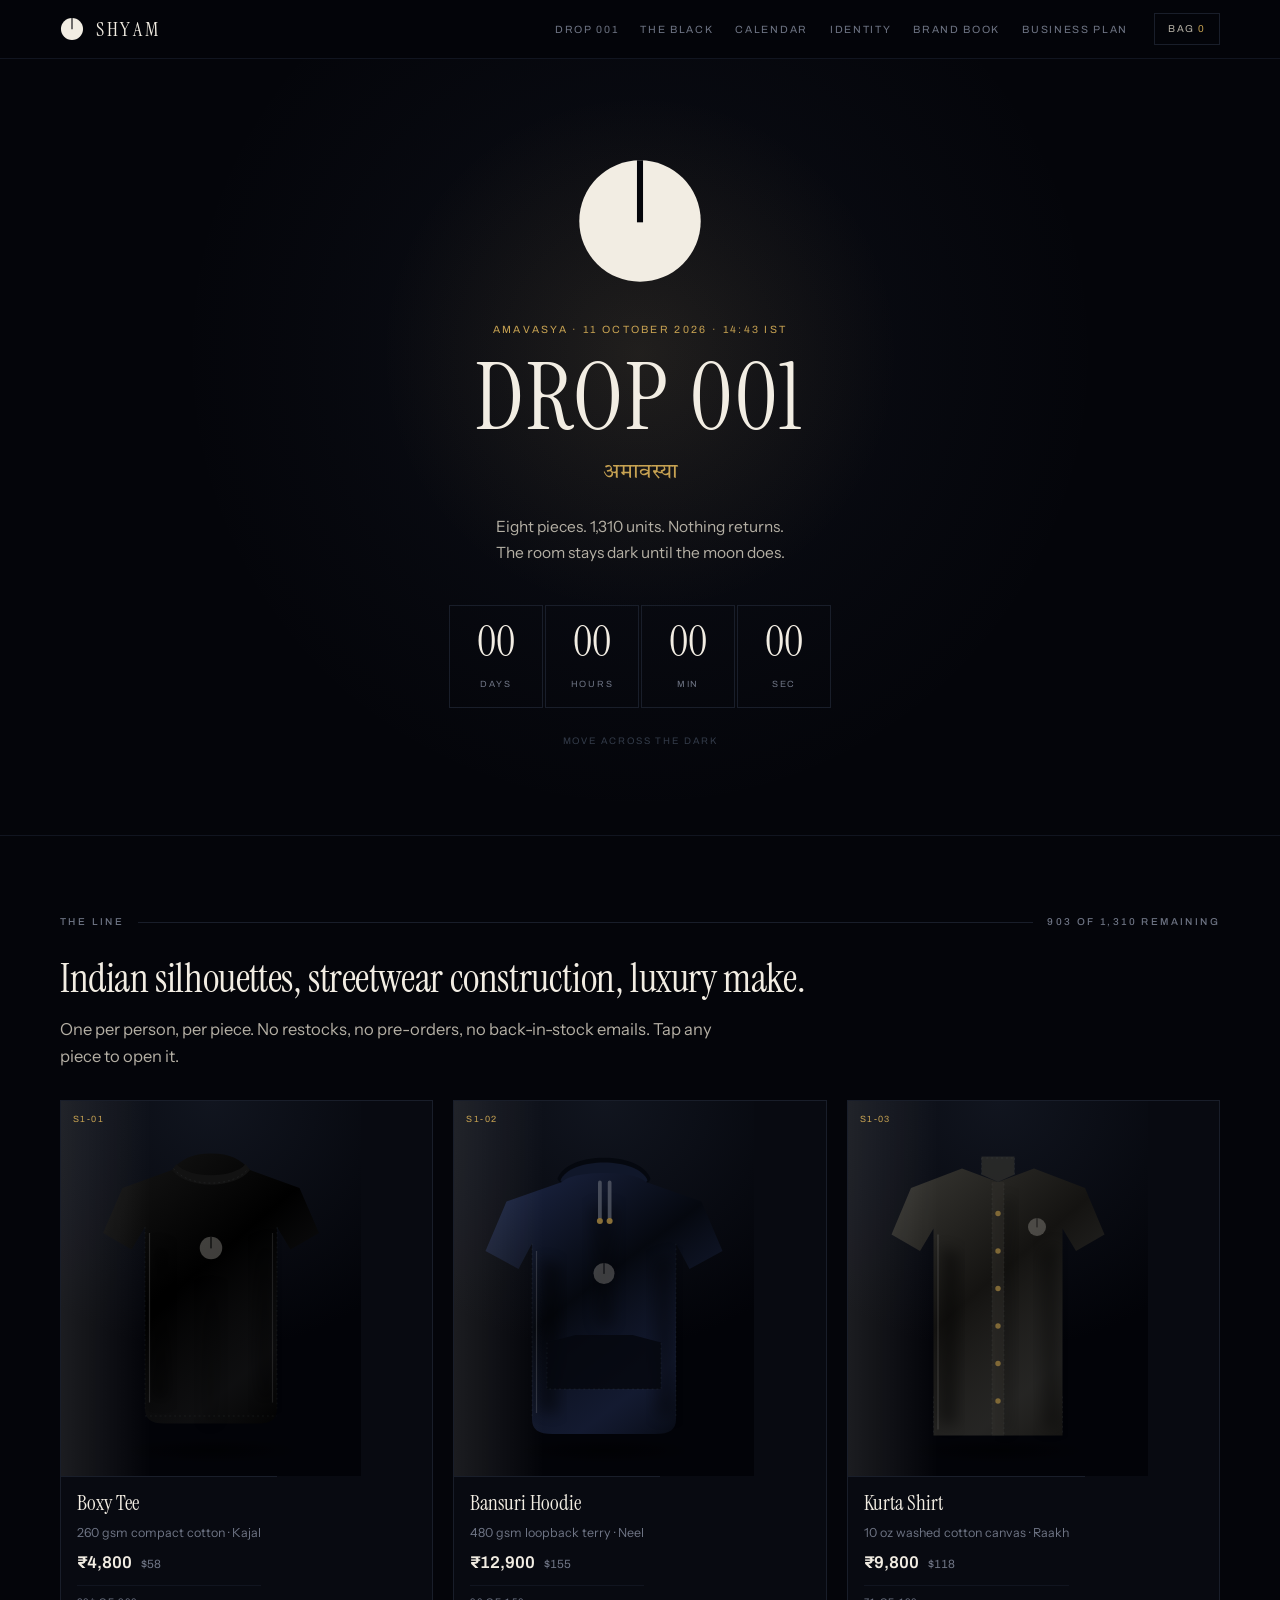
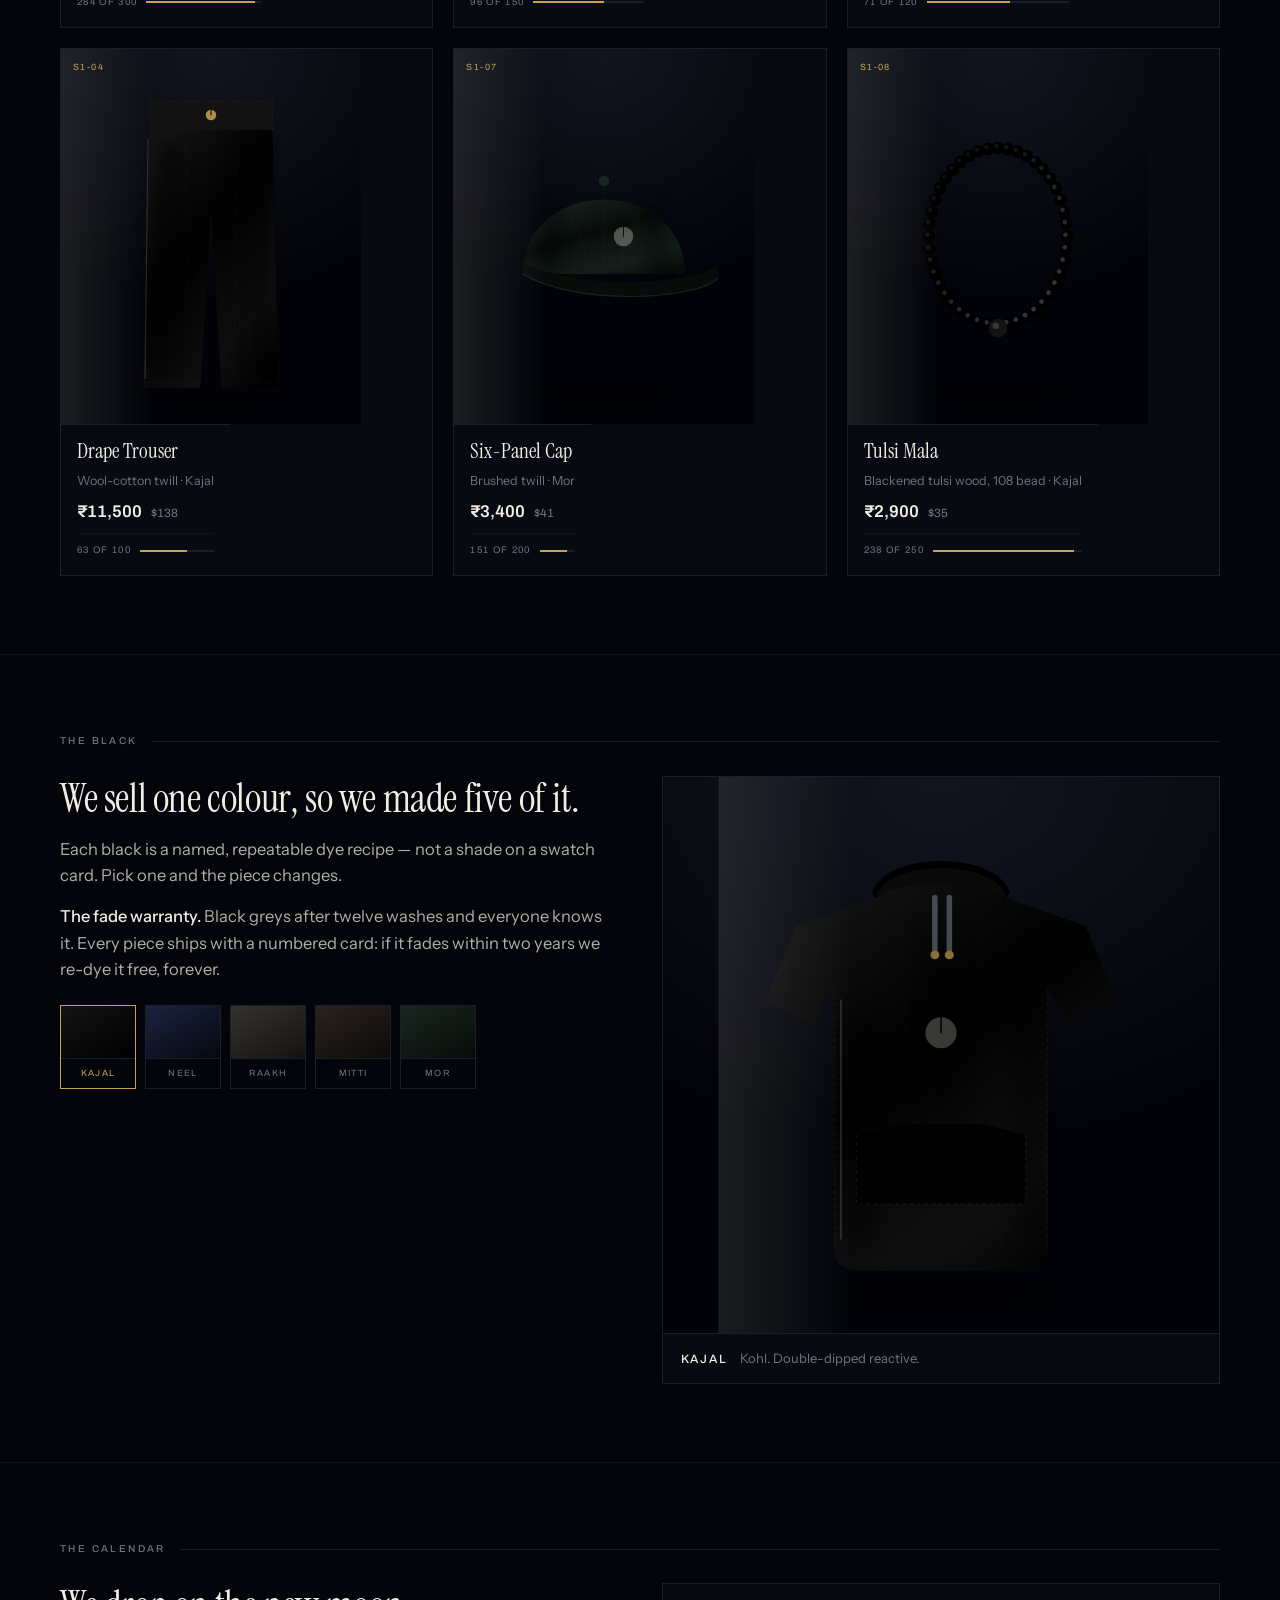
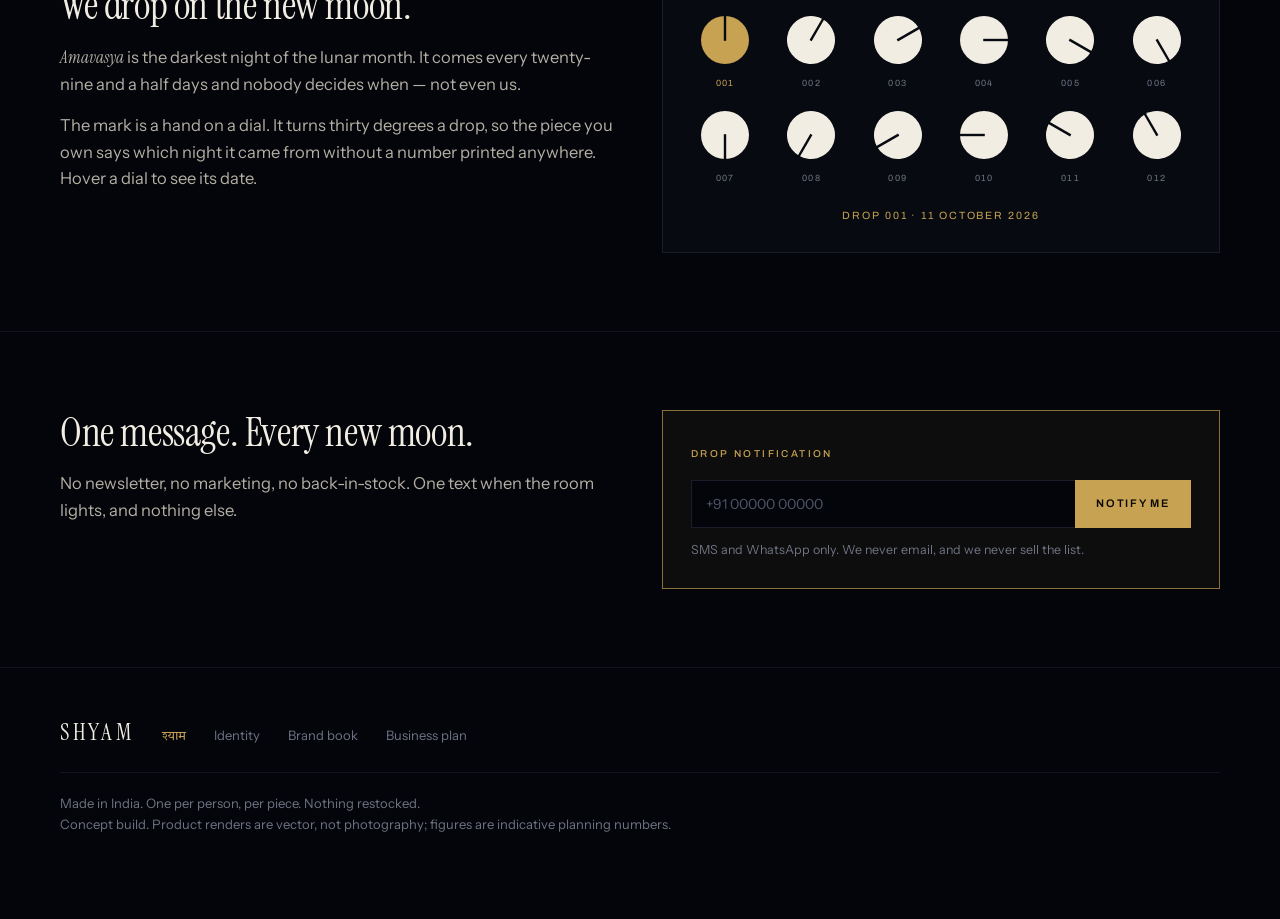
==== index.html @ aad5105c "Shyam: storefront, identity record, brand book and business plan Static concept build for an all-bla" ====
<!doctype html>
<html lang="en">
<head>
<meta charset="utf-8">
<meta name="viewport" content="width=device-width, initial-scale=1">
<title>Shyam — Drop 001</title>
<meta name="description" content="An all-black clothing house named after Krishna. One drop per new moon. Nothing restocked.">
<link rel="icon" href="data:image/svg+xml,<svg xmlns='http://www.w3.org/2000/svg' viewBox='0 0 100 100'><circle cx='50' cy='50' r='46' fill='%23F2EDE3'/><rect x='47.7' y='4' width='4.6' height='47' fill='%2304050A'/></svg>">
<link rel="preconnect" href="https://fonts.googleapis.com">
<link rel="preconnect" href="https://fonts.gstatic.com" crossorigin>
<link rel="stylesheet" href="https://fonts.googleapis.com/css2?family=Archivo:wght@400;500;600&family=Instrument+Sans:wght@400;500&family=Instrument+Serif:ital@0;1&family=Tiro+Devanagari+Sanskrit&display=swap">
<link rel="stylesheet" href="assets/site.css">
</head>
<body>

<nav id="nav">
  <div class="in">
    <a class="brand" href="index.html">
      <span class="mk"><svg viewBox="0 0 100 100" aria-hidden="true"><circle cx="50" cy="50" r="46" fill="#F2EDE3"/><rect x="47.7" y="4" width="4.6" height="47" fill="#04050A"/></svg></span>
      <span class="nm">SHYAM</span>
    </a>
    <div class="links">
      <a href="#drop">Drop 001</a>
      <a href="#black">The black</a>
      <a href="#calendar">Calendar</a>
      <a href="logo.html">Identity</a>
      <a href="brand.html">Brand book</a>
      <a href="plan.html">Business plan</a>
    </div>
    <button class="bag" id="bagBtn" type="button" aria-label="Open bag">
      Bag <span id="bagCount">0</span>
    </button>
  </div>
</nav>

<!-- ===================== HERO ===================== -->
<header class="hero" id="hero">
  <div class="hero-veil" id="veil"></div>
  <div class="hero-in">
    <div class="disc" id="heroDisc">
      <svg viewBox="0 0 200 200" aria-label="The Shyam mark">
        <circle cx="100" cy="100" r="92" fill="#F2EDE3"/>
        <rect id="heroSlot" x="95.4" y="8" width="9.2" height="94" fill="#04050A"/>
      </svg>
    </div>
    <p class="eyebrow">Amavasya &middot; 11 October 2026 &middot; 14:43 IST</p>
    <h1>DROP 001</h1>
    <p class="dv">अमावस्या</p>
    <p class="sub">Eight pieces. 1,310 units. Nothing returns.<br>The room stays dark until the moon does.</p>
    <div class="count" id="count">
      <div><b id="cd">--</b><span>Days</span></div>
      <div><b id="ch">--</b><span>Hours</span></div>
      <div><b id="cm">--</b><span>Min</span></div>
      <div><b id="cs">--</b><span>Sec</span></div>
    </div>
    <p class="hint">Move across the dark</p>
  </div>
</header>

<!-- ===================== DROP ===================== -->
<section id="drop" class="reveal">
  <div class="wrap">
    <div class="head"><span class="lab">The line</span><span class="lab r" id="unitsLeft"></span></div>
    <h2>Indian silhouettes, streetwear construction, luxury make.</h2>
    <p class="lede">One per person, per piece. No restocks, no pre-orders, no back-in-stock emails. Tap any piece to open it.</p>
    <div class="pgrid" id="pgrid"></div>
  </div>
</section>

<!-- ===================== BLACK ===================== -->
<section id="black" class="reveal">
  <div class="wrap">
    <div class="head"><span class="lab">The black</span></div>
    <div class="split">
      <div>
        <h2>We sell one colour, so we made five of it.</h2>
        <p class="lede">Each black is a named, repeatable dye recipe &mdash; not a shade on a swatch card. Pick one and the piece changes.</p>
        <p class="lede"><b>The fade warranty.</b> Black greys after twelve washes and everyone knows it. Every piece ships with a numbered card: if it fades within two years we re-dye it free, forever.</p>
        <div class="swatches" id="swatches"></div>
      </div>
      <div class="demo">
        <div class="demo-art" id="demoArt"></div>
        <div class="demo-meta"><b id="demoName">Kajal</b><span id="demoNote"></span></div>
      </div>
    </div>
  </div>
</section>

<!-- ===================== CALENDAR ===================== -->
<section id="calendar" class="reveal">
  <div class="wrap">
    <div class="head"><span class="lab">The calendar</span></div>
    <div class="split">
      <div>
        <h2>We drop on the new moon.</h2>
        <p class="lede"><em>Amavasya</em> is the darkest night of the lunar month. It comes every twenty-nine and a half days and nobody decides when &mdash; not even us.</p>
        <p class="lede">The mark is a hand on a dial. It turns thirty degrees a drop, so the piece you own says which night it came from without a number printed anywhere. Hover a dial to see its date.</p>
      </div>
      <div class="clockbox">
        <div class="clock" id="clock"></div>
        <p class="clocknote" id="clockNote">Drop 001 &middot; 11 October 2026</p>
      </div>
    </div>
  </div>
</section>

<!-- ===================== NOTIFY ===================== -->
<section id="notify" class="reveal">
  <div class="wrap">
    <div class="split">
      <div>
        <h2>One message. Every new moon.</h2>
        <p class="lede">No newsletter, no marketing, no back-in-stock. One text when the room lights, and nothing else.</p>
      </div>
      <form class="form" id="form" novalidate>
        <span class="lab gold">Drop notification</span>
        <div class="row">
          <label for="ph" class="sr">Phone number</label>
          <input id="ph" type="tel" inputmode="tel" placeholder="+91 00000 00000" autocomplete="tel">
          <button type="submit">Notify me</button>
        </div>
        <p class="note" id="formNote">SMS and WhatsApp only. We never email, and we never sell the list.</p>
      </form>
    </div>
  </div>
</section>

<footer>
  <div class="wrap">
    <div class="ftop">
      <span class="fnm">SHYAM</span>
      <span class="fdv">श्याम</span>
      <span class="fl"><a href="logo.html">Identity</a></span>
      <span class="fl"><a href="brand.html">Brand book</a></span>
      <span class="fl"><a href="plan.html">Business plan</a></span>
    </div>
    <p>Made in India. One per person, per piece. Nothing restocked.<br>
       Concept build. Product renders are vector, not photography; figures are indicative planning numbers.</p>
  </div>
</footer>

<!-- ===================== QUICK VIEW ===================== -->
<div class="scrim" id="scrim" hidden></div>
<aside class="drawer" id="quick" hidden aria-label="Product detail">
  <button class="x" id="quickX" type="button" aria-label="Close">&times;</button>
  <div class="qbody" id="qbody"></div>
</aside>

<!-- ===================== BAG ===================== -->
<aside class="drawer bagdrawer" id="bag" hidden aria-label="Bag">
  <button class="x" id="bagX" type="button" aria-label="Close">&times;</button>
  <div class="bhead"><span class="lab">Your bag</span></div>
  <div id="bagItems"></div>
  <div class="btot" id="bagTotal"></div>
  <button class="cta" id="checkout" type="button">Checkout</button>
  <p class="note">One unit per piece, per person. Guest checkout only &mdash; UPI, card, Apple Pay.</p>
</aside>

<script type="module" src="assets/site.js"></script>
</body>
</html>
---- assets/site.css ----
:root{
  --ink:#04050A; --plate:#080A11; --plate2:#0C1017;
  --line:#191E2A; --line-soft:#111520;
  --cream:#F2EDE3; --cream-dim:#B4AFA4; --muted:#6E7484;
  --gold:#C7A252; --gold-dim:#8A7038;
  --display:'Instrument Serif',Georgia,serif;
  --sans:'Instrument Sans','Helvetica Neue',sans-serif;
  --label:'Archivo','Helvetica Neue',sans-serif;
}
*{box-sizing:border-box}
html{scroll-behavior:smooth}
body{margin:0;background:var(--ink);color:var(--cream);font-family:var(--sans);
  font-size:15.5px;line-height:1.62;-webkit-font-smoothing:antialiased}
p{margin:0 0 14px}
b{font-weight:500;color:var(--cream)}
em{font-family:var(--display);font-style:italic;font-size:1.05em}
img,svg{display:block}
button{font:inherit;cursor:pointer}
a{color:inherit}
:focus-visible{outline:2px solid var(--gold);outline-offset:2px}
.sr{position:absolute;left:-9999px}
.wrap{max-width:1220px;margin:0 auto;padding:0 30px}
.lab{font-family:var(--label);font-size:10px;font-weight:500;letter-spacing:.24em;
  text-transform:uppercase;color:var(--muted)}
.lab.gold{color:var(--gold)}
h2{font-family:var(--display);font-weight:400;font-size:clamp(26px,3.6vw,40px);
  line-height:1.1;margin:0 0 16px;letter-spacing:-.01em}
.lede{max-width:60ch;color:var(--cream-dim);font-size:16.5px}

/* ---------- nav ---------- */
nav{position:sticky;top:0;z-index:60;background:rgba(4,5,10,.88);
  backdrop-filter:blur(10px);border-bottom:1px solid var(--line-soft)}
nav .in{max-width:1220px;margin:0 auto;padding:13px 30px;display:flex;align-items:center;gap:26px}
.brand{display:flex;align-items:center;gap:12px;text-decoration:none}
.brand .mk{width:24px;height:24px;flex:none}
.brand .mk svg{width:100%;height:100%}
.brand .nm{font-family:var(--display);font-size:20px;letter-spacing:.16em}
nav .links{margin-left:auto;display:flex;gap:22px}
nav .links a{font-family:var(--label);font-size:10.5px;letter-spacing:.16em;
  text-transform:uppercase;color:var(--muted);text-decoration:none;transition:color .18s}
nav .links a:hover{color:var(--cream)}
.bag{background:none;border:1px solid var(--line);color:var(--cream-dim);
  font-family:var(--label);font-size:10px;letter-spacing:.16em;text-transform:uppercase;
  padding:7px 13px;transition:.18s}
.bag:hover{border-color:var(--gold);color:var(--gold)}
.bag span{font-variant-numeric:tabular-nums;color:var(--gold)}
@media (max-width:1080px){ nav .links{display:none} }

/* ---------- hero ---------- */
.hero{position:relative;overflow:hidden;border-bottom:1px solid var(--line-soft);
  padding:96px 0 86px;text-align:center}
.hero-veil{position:absolute;inset:0;pointer-events:none;z-index:0;
  --x:50%; --y:38%;
  background:
    radial-gradient(circle 380px at var(--x) var(--y), rgba(199,162,82,.11), transparent 68%),
    radial-gradient(circle 640px at var(--x) var(--y), rgba(120,140,190,.07), transparent 72%);}
.hero-in{position:relative;z-index:2;max-width:760px;margin:0 auto;padding:0 30px}
.hero .disc{width:132px;margin:0 auto 34px}
.hero .disc svg{width:100%;height:auto}
#heroSlot{transform-box:fill-box;transform-origin:50% 100%;transition:transform .9s cubic-bezier(.2,.9,.2,1)}
.eyebrow{font-family:var(--label);font-size:10.5px;letter-spacing:.22em;text-transform:uppercase;
  color:var(--gold);margin:0 0 14px}
.hero h1{font-family:var(--display);font-weight:400;font-size:clamp(40px,8vw,92px);
  line-height:1;margin:0 0 12px;letter-spacing:.03em}
.hero .dv{font-family:'Tiro Devanagari Sanskrit',serif;font-size:21px;color:var(--gold);margin:0 0 24px}
.hero .sub{max-width:44ch;margin:0 auto 40px;color:var(--cream-dim)}
.count{display:flex;justify-content:center;gap:2px;flex-wrap:wrap}
.count div{min-width:94px;border:1px solid var(--line);padding:15px 10px 13px}
.count b{display:block;font-family:var(--display);font-size:42px;line-height:1;
  font-variant-numeric:tabular-nums;margin-bottom:6px}
.count span{font-family:var(--label);font-size:9px;letter-spacing:.2em;
  text-transform:uppercase;color:var(--muted)}
.hint{margin:26px 0 0;font-family:var(--label);font-size:9.5px;letter-spacing:.2em;
  text-transform:uppercase;color:#333B49}
@media (prefers-reduced-motion:reduce){ .hero-veil{display:none} #heroSlot{transition:none} }

/* ---------- sections ---------- */
section{border-bottom:1px solid var(--line-soft);padding:78px 0}
.head{display:flex;align-items:baseline;gap:14px;margin-bottom:26px}
.head::after{content:"";flex:1;height:1px;background:var(--line);align-self:center;order:1}
.head .r{order:2}
.split{display:grid;grid-template-columns:1fr 1fr;gap:44px;align-items:start}
@media (max-width:880px){ .split{grid-template-columns:1fr;gap:28px} }
.reveal{opacity:1}
.reveal.pre{opacity:0;transform:translateY(14px)}
.reveal.in{opacity:1;transform:none;transition:opacity .6s ease,transform .6s ease}

/* ---------- product grid ---------- */
.pgrid{display:grid;grid-template-columns:repeat(3,1fr);gap:20px;margin-top:30px}
@media (max-width:980px){ .pgrid{grid-template-columns:repeat(2,1fr)} }
@media (max-width:560px){ .pgrid{grid-template-columns:1fr} }
.p{border:1px solid var(--line);background:var(--plate);display:flex;flex-direction:column;
  text-align:left;padding:0;color:inherit;transition:border-color .25s,transform .25s}
.p:hover{border-color:#303849;transform:translateY(-3px)}
.p .img{position:relative;aspect-ratio:4/5;overflow:hidden;
  background:radial-gradient(120% 90% at 50% 0%,#11151F 0%,#020308 74%)}
.p .img .gsvg{width:100%;height:100%;transition:transform .5s cubic-bezier(.2,.8,.2,1)}
.p:hover .img .gsvg{transform:scale(1.045)}
.p .sku{position:absolute;top:11px;left:12px;font-family:var(--label);font-size:9px;
  letter-spacing:.16em;text-transform:uppercase;color:var(--gold);z-index:2}
.p .qv{position:absolute;left:0;right:0;bottom:0;padding:10px;text-align:center;
  font-family:var(--label);font-size:9.5px;letter-spacing:.2em;text-transform:uppercase;
  background:linear-gradient(transparent,rgba(3,4,9,.94));color:var(--cream);
  opacity:0;transform:translateY(6px);transition:.25s;z-index:2}
.p:hover .qv,.p:focus-visible .qv{opacity:1;transform:none}
.p .info{padding:15px 16px 17px;border-top:1px solid var(--line);
  display:flex;flex-direction:column;gap:8px;flex:1}
.p .nm{font-family:var(--display);font-size:21px;line-height:1.14}
.p .sp{font-size:12.5px;color:var(--muted);line-height:1.4}
.p .pr{display:flex;align-items:baseline;gap:9px;font-family:var(--label);
  font-variant-numeric:tabular-nums;margin-top:auto}
.p .pr .inr{font-size:17px;font-weight:600}
.p .pr .usd{font-size:12px;color:var(--muted)}
.p .left{padding-top:9px;border-top:1px solid var(--line-soft);display:flex;align-items:center;
  gap:9px;font-family:var(--label);font-size:9.5px;letter-spacing:.14em;
  text-transform:uppercase;color:var(--muted)}
.p .bar{flex:1;height:2px;background:var(--line)}
.p .bar i{display:block;height:100%;background:var(--gold);transition:width .6s}

/* ---------- black system ---------- */
.swatches{display:flex;gap:9px;flex-wrap:wrap;margin-top:22px}
.sw{border:1px solid var(--line);background:none;padding:0;width:76px;transition:.2s}
.sw i{display:block;height:52px}
.sw span{display:block;font-family:var(--label);font-size:9px;letter-spacing:.14em;
  text-transform:uppercase;color:var(--muted);padding:7px 4px;border-top:1px solid var(--line)}
.sw:hover{border-color:#39414F}
.sw[aria-pressed="true"]{border-color:var(--gold)}
.sw[aria-pressed="true"] span{color:var(--gold)}
.demo{border:1px solid var(--line);background:var(--plate)}
.demo-art{aspect-ratio:1/1;background:radial-gradient(120% 90% at 50% 0%,#11151F 0%,#020308 74%)}
.demo-art .gsvg{width:100%;height:100%}
.demo-meta{border-top:1px solid var(--line);padding:14px 18px;display:flex;gap:12px;align-items:baseline}
.demo-meta b{font-family:var(--label);font-size:12px;letter-spacing:.16em;text-transform:uppercase}
.demo-meta span{font-size:13px;color:var(--muted)}

/* ---------- clock ---------- */
.clockbox{border:1px solid var(--line);background:var(--plate);padding:28px 24px}
.clock{display:grid;grid-template-columns:repeat(6,1fr);gap:16px 10px}
.dial{background:none;border:none;padding:0;display:flex;flex-direction:column;
  align-items:center;gap:8px}
.dial svg{width:100%;height:auto;max-width:56px}
.dial i{font-family:var(--label);font-style:normal;font-size:9px;letter-spacing:.14em;
  color:var(--muted);transition:color .2s}
.dial:hover i,.dial.on i{color:var(--gold)}
.dial svg circle{transition:fill .2s}
.dial:hover svg circle{fill:var(--gold)}
.clocknote{margin:22px 0 0;font-family:var(--label);font-size:10.5px;letter-spacing:.18em;
  text-transform:uppercase;color:var(--gold);text-align:center;min-height:16px}

/* ---------- form ---------- */
.form{border:1px solid var(--gold-dim);background:rgba(199,162,82,.05);padding:28px}
.form .row{display:flex;margin-top:15px}
.form input{flex:1;background:var(--ink);border:1px solid var(--line);border-right:none;
  color:var(--cream);font:inherit;font-size:14px;padding:12px 14px;min-width:0}
.form input::placeholder{color:#4E5566}
.form button{background:var(--gold);border:1px solid var(--gold);color:#0A0803;
  font-family:var(--label);font-size:11px;font-weight:600;letter-spacing:.16em;
  text-transform:uppercase;padding:12px 20px;white-space:nowrap;transition:.18s}
.form button:hover{background:#D8B463;border-color:#D8B463}
.note{margin:12px 0 0;font-size:12.5px;color:var(--muted)}
.note.ok{color:var(--gold);font-family:var(--label);font-size:11px;letter-spacing:.14em;
  text-transform:uppercase}

/* ---------- drawers ---------- */
.scrim{position:fixed;inset:0;background:rgba(2,3,7,.72);z-index:70;
  backdrop-filter:blur(3px);animation:fade .25s ease}
@keyframes fade{from{opacity:0}to{opacity:1}}
.drawer{position:fixed;top:0;right:0;bottom:0;width:min(560px,100%);z-index:80;
  background:var(--plate);border-left:1px solid var(--line);overflow-y:auto;
  padding:26px 30px 40px;animation:slide .32s cubic-bezier(.2,.9,.2,1)}
.drawer.bagdrawer{width:min(420px,100%)}
@keyframes slide{from{transform:translateX(24px);opacity:0}to{transform:none;opacity:1}}
@media (prefers-reduced-motion:reduce){ .drawer,.scrim{animation:none} }
.drawer .x{position:absolute;top:16px;right:20px;background:none;border:none;
  color:var(--muted);font-size:28px;line-height:1;padding:4px 8px}
.drawer .x:hover{color:var(--cream)}
.qart{aspect-ratio:1/1;background:radial-gradient(120% 90% at 50% 0%,#11151F 0%,#020308 74%);
  border:1px solid var(--line);margin-bottom:22px}
.qart .gsvg{width:100%;height:100%}
.qtitle{font-family:var(--display);font-size:32px;line-height:1.1;margin:0 0 6px}
.qsku{font-family:var(--label);font-size:10px;letter-spacing:.18em;color:var(--gold);
  text-transform:uppercase;margin-bottom:14px}
.qprice{font-family:var(--label);font-size:22px;font-weight:600;font-variant-numeric:tabular-nums;
  margin-bottom:4px}
.qprice small{font-size:12px;color:var(--muted);font-weight:400;margin-left:8px}
.qspec{border-top:1px solid var(--line);margin-top:18px;padding-top:16px;
  display:grid;grid-template-columns:104px 1fr;gap:7px 18px;font-size:13.5px}
.qspec dt{font-family:var(--label);font-size:9.5px;letter-spacing:.16em;
  text-transform:uppercase;color:var(--muted);padding-top:3px}
.qspec dd{margin:0;color:var(--cream-dim)}
.grp{margin-top:20px}
.grp .lab{display:block;margin-bottom:9px}
.opts{display:flex;gap:6px;flex-wrap:wrap}
.opts button{background:none;border:1px solid var(--line);color:var(--cream-dim);
  font-family:var(--label);font-size:11px;letter-spacing:.08em;padding:8px 13px;transition:.15s}
.opts button:hover:not(:disabled){border-color:var(--gold);color:var(--gold)}
.opts button[aria-pressed="true"]{background:var(--cream);color:var(--ink);border-color:var(--cream)}
.opts button:disabled{opacity:.28;cursor:not-allowed;text-decoration:line-through}
.opts.dye button{display:flex;align-items:center;gap:7px}
.opts.dye i{width:13px;height:13px;border:1px solid #2A3140;display:block}
.cta{width:100%;margin-top:24px;background:var(--cream);border:1px solid var(--cream);
  color:var(--ink);font-family:var(--label);font-size:11.5px;font-weight:600;
  letter-spacing:.18em;text-transform:uppercase;padding:15px;transition:.18s}
.cta:hover{background:#fff;border-color:#fff}
.cta:disabled{opacity:.4;cursor:not-allowed}
.bhead{margin-bottom:18px}
.bitem{display:grid;grid-template-columns:56px 1fr auto;gap:14px;align-items:center;
  border-bottom:1px solid var(--line-soft);padding:14px 0}
.bitem .th{border:1px solid var(--line);background:#06070D;aspect-ratio:4/5;overflow:hidden}
.bitem .th .gsvg{width:100%;height:100%}
.bitem .bn{font-family:var(--display);font-size:17px;line-height:1.2}
.bitem .bs{font-family:var(--label);font-size:9.5px;letter-spacing:.14em;
  text-transform:uppercase;color:var(--muted);margin-top:3px}
.bitem .bp{font-family:var(--label);font-variant-numeric:tabular-nums;font-size:14px}
.bitem .rm{background:none;border:none;color:var(--muted);font-family:var(--label);
  font-size:9.5px;letter-spacing:.12em;text-transform:uppercase;padding:2px 0;margin-top:4px}
.bitem .rm:hover{color:#C77A7A}
.btot{display:flex;justify-content:space-between;align-items:baseline;
  border-top:1px solid var(--line);margin-top:16px;padding-top:16px;
  font-family:var(--label);font-variant-numeric:tabular-nums}
.btot b{font-size:20px}
.empty{color:var(--muted);font-size:14px;padding:20px 0}

/* ---------- footer ---------- */
footer{padding:46px 0 70px;color:var(--muted);font-size:13px}
.ftop{display:flex;gap:28px;flex-wrap:wrap;align-items:baseline;
  border-bottom:1px solid var(--line-soft);padding-bottom:20px;margin-bottom:20px}
.fnm{font-family:var(--display);font-size:23px;letter-spacing:.16em;color:var(--cream)}
.fdv{font-family:'Tiro Devanagari Sanskrit',serif;color:var(--gold)}
.fl{margin-left:0}
.fl:first-of-type{margin-left:auto}
footer a{color:var(--muted);text-decoration:none}
footer a:hover{color:var(--cream)}

/* ---------- doc pages ---------- */
.doc{max-width:980px;margin:0 auto;padding:60px 30px 90px}
.doc h1{font-family:var(--display);font-weight:400;font-size:clamp(32px,5vw,54px);
  line-height:1.04;margin:14px 0 18px;letter-spacing:-.01em}
.doc h2{margin-top:0}
.doc h3{font-family:var(--label);font-size:11px;font-weight:600;letter-spacing:.18em;
  text-transform:uppercase;margin:0 0 10px;color:var(--gold)}
.doc section{border-top:1px solid var(--line-soft);border-bottom:none;padding:52px 0}
.doc .rule{display:flex;align-items:baseline;gap:14px;margin-bottom:24px}
.doc .rule::after{content:"";flex:1;height:1px;background:var(--line);align-self:center}
.card{border:1px solid var(--line);padding:22px}
.card p{margin:0;font-size:14px;color:var(--cream-dim);line-height:1.55}
.card p+p{margin-top:11px}
.g2{display:grid;grid-template-columns:repeat(2,1fr);gap:18px}
.g3{display:grid;grid-template-columns:repeat(3,1fr);gap:18px}
.g4{display:grid;grid-template-columns:repeat(4,1fr);gap:16px}
@media (max-width:860px){ .g3,.g4{grid-template-columns:repeat(2,1fr)} }
@media (max-width:560px){ .g2,.g3,.g4{grid-template-columns:1fr} }
.tw{overflow-x:auto;border:1px solid var(--line)}
table{border-collapse:collapse;width:100%;min-width:720px;font-size:14px}
th,td{text-align:left;padding:12px 15px;border-bottom:1px solid var(--line-soft);vertical-align:top}
thead th{font-family:var(--label);font-size:10px;letter-spacing:.16em;text-transform:uppercase;
  color:var(--muted);font-weight:500;background:var(--plate2);border-bottom:1px solid var(--line)}
td.n,th.n{text-align:right;font-family:var(--label);font-variant-numeric:tabular-nums}
tbody tr:last-child td{border-bottom:none}
tfoot td{font-family:var(--label);font-weight:600;background:var(--plate2);
  border-top:1px solid var(--line)}
.kv{display:grid;grid-template-columns:170px 1fr;gap:8px 22px;font-size:14.5px}
.kv dt{font-family:var(--label);font-size:10px;letter-spacing:.16em;text-transform:uppercase;
  color:var(--muted);padding-top:4px}
.kv dd{margin:0;color:var(--cream-dim)}
@media (max-width:620px){ .kv{grid-template-columns:1fr;gap:2px} .kv dt{padding-top:13px} }
.big{font-family:var(--display);font-size:32px;line-height:1.05;color:var(--cream);margin-bottom:6px}
.big.gold{color:var(--gold)}
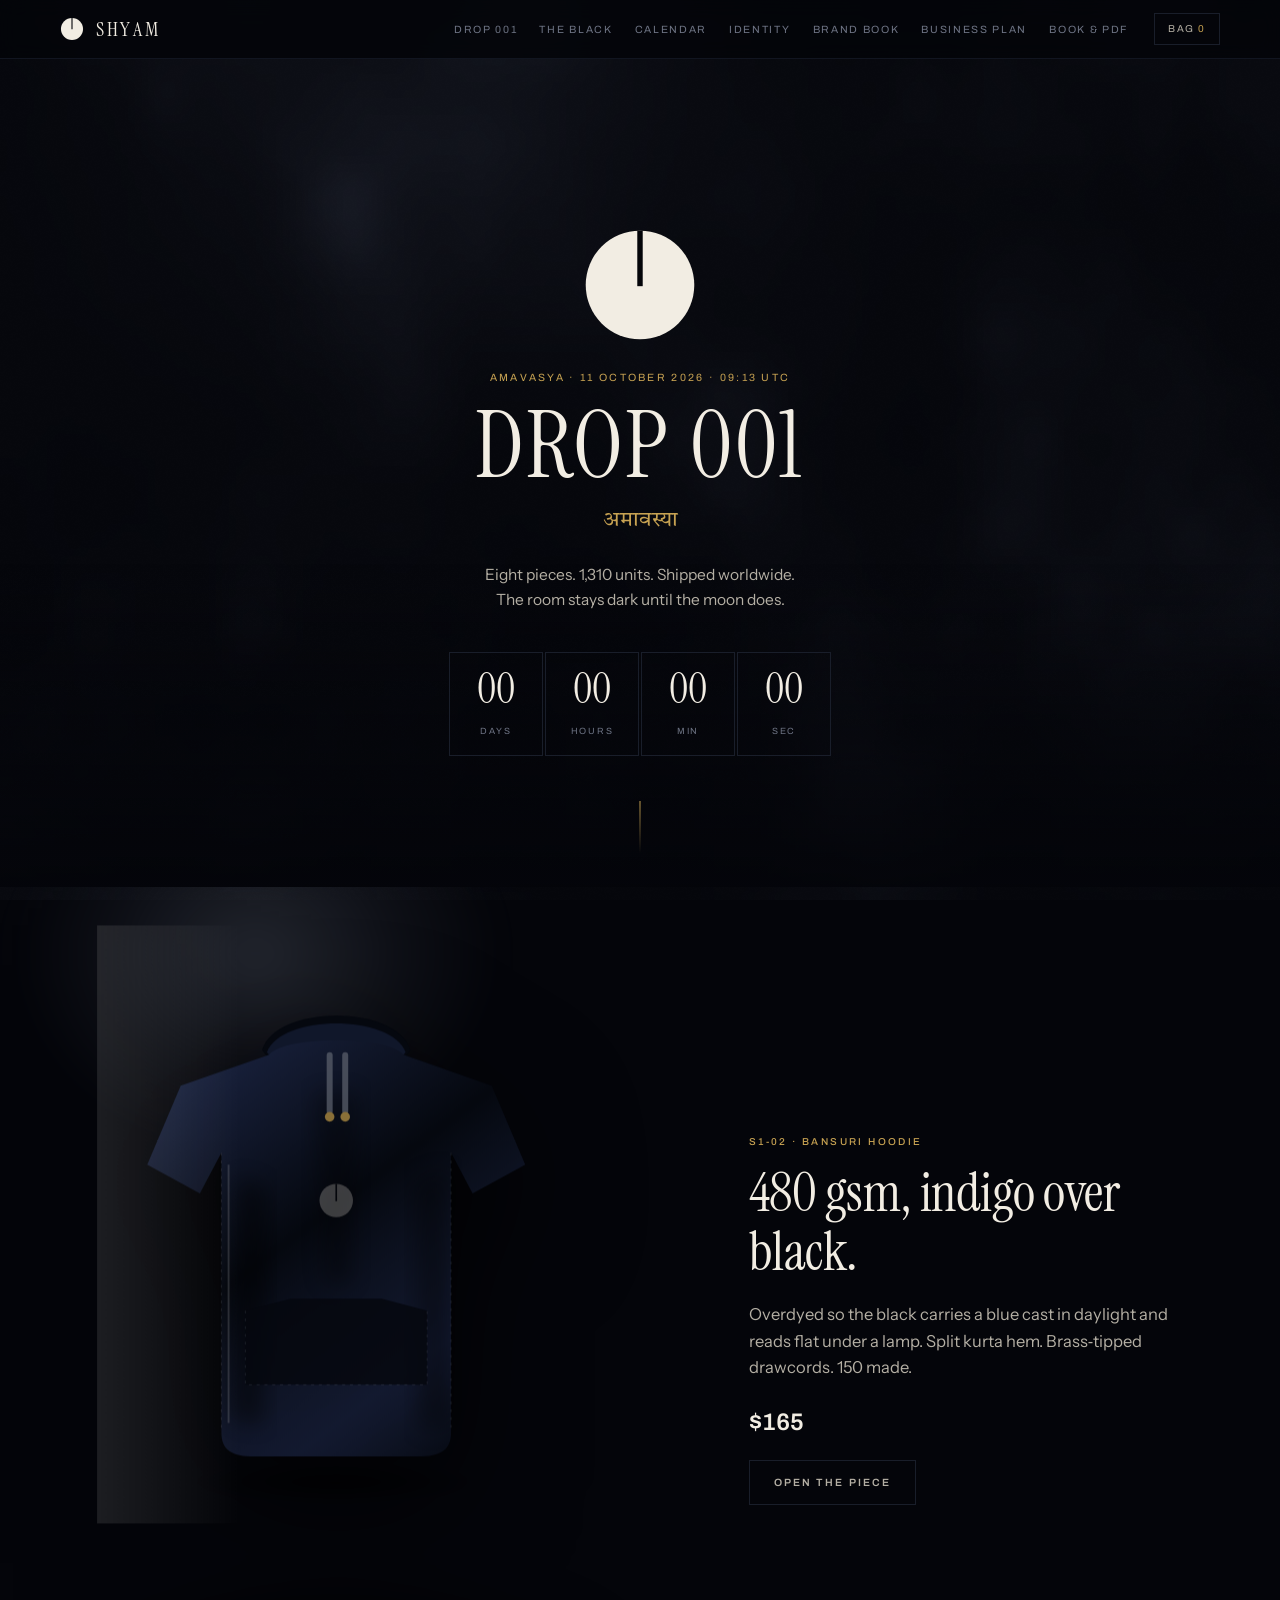
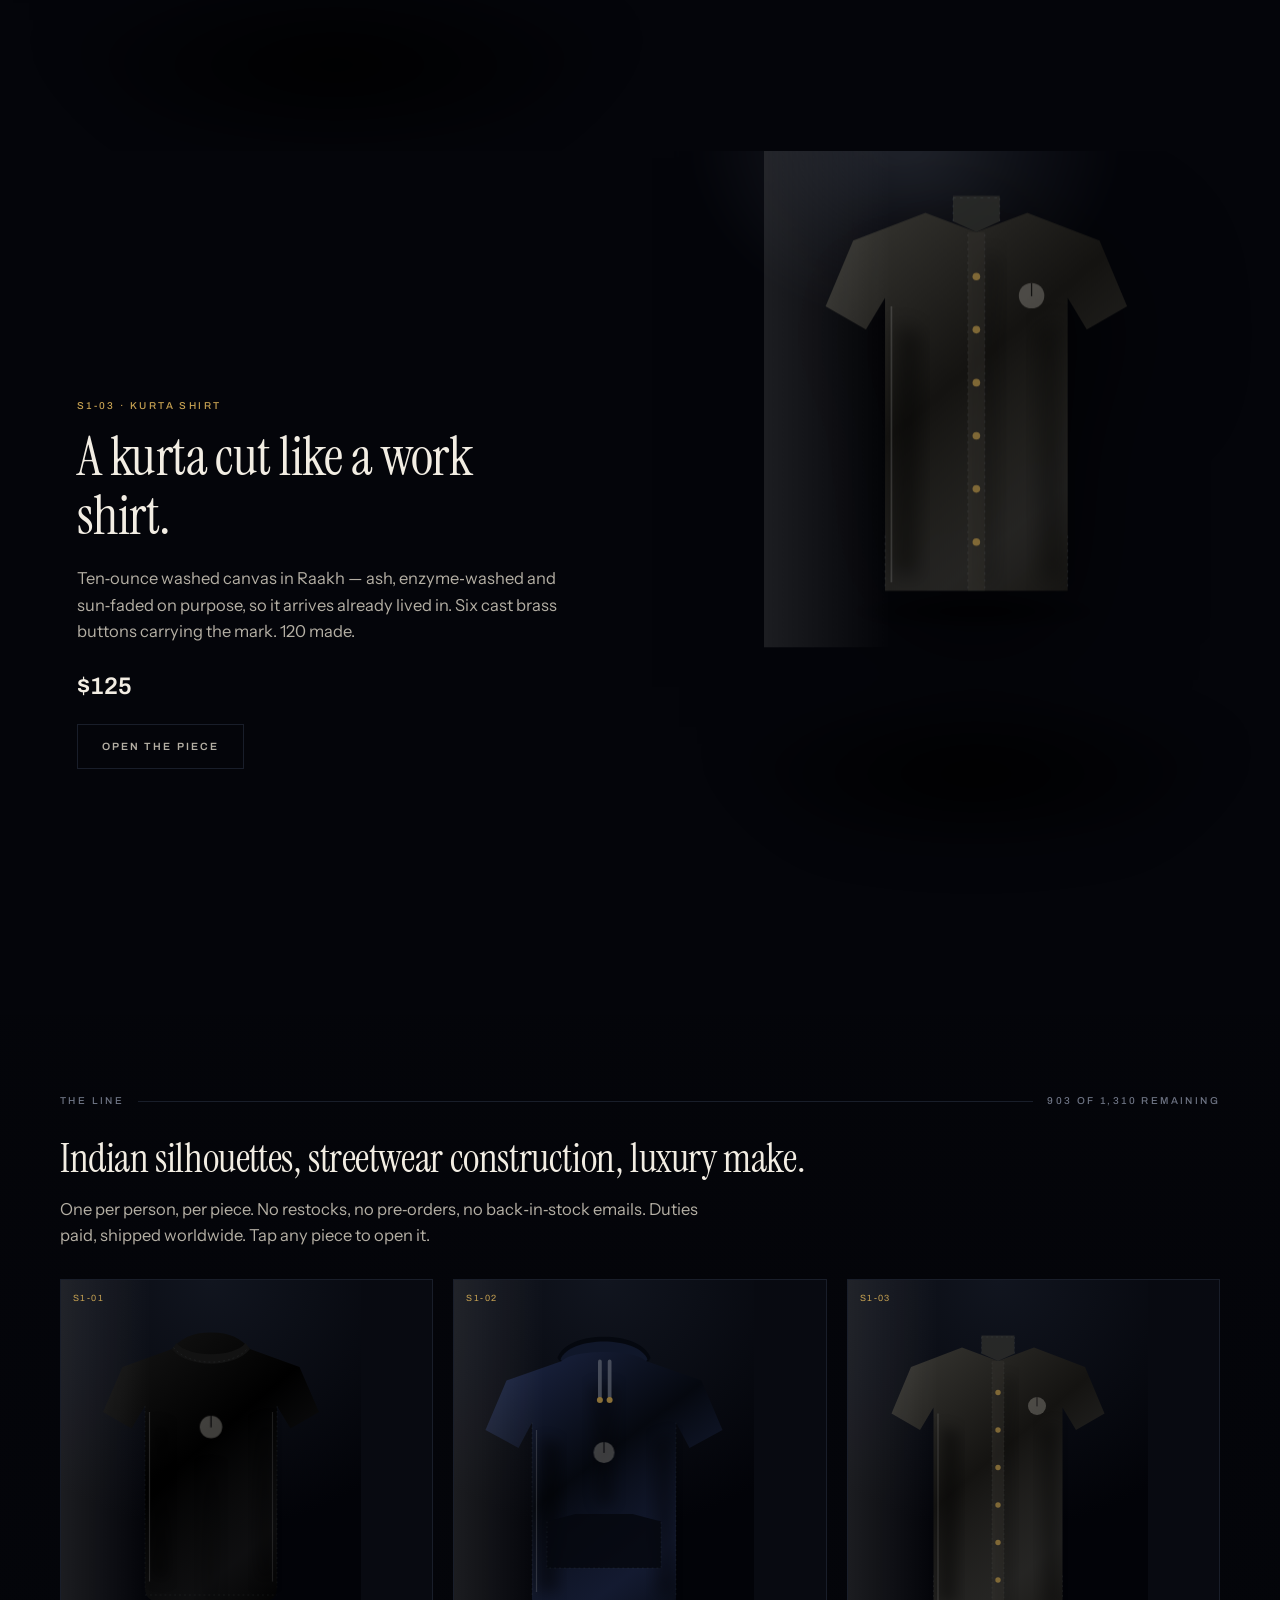
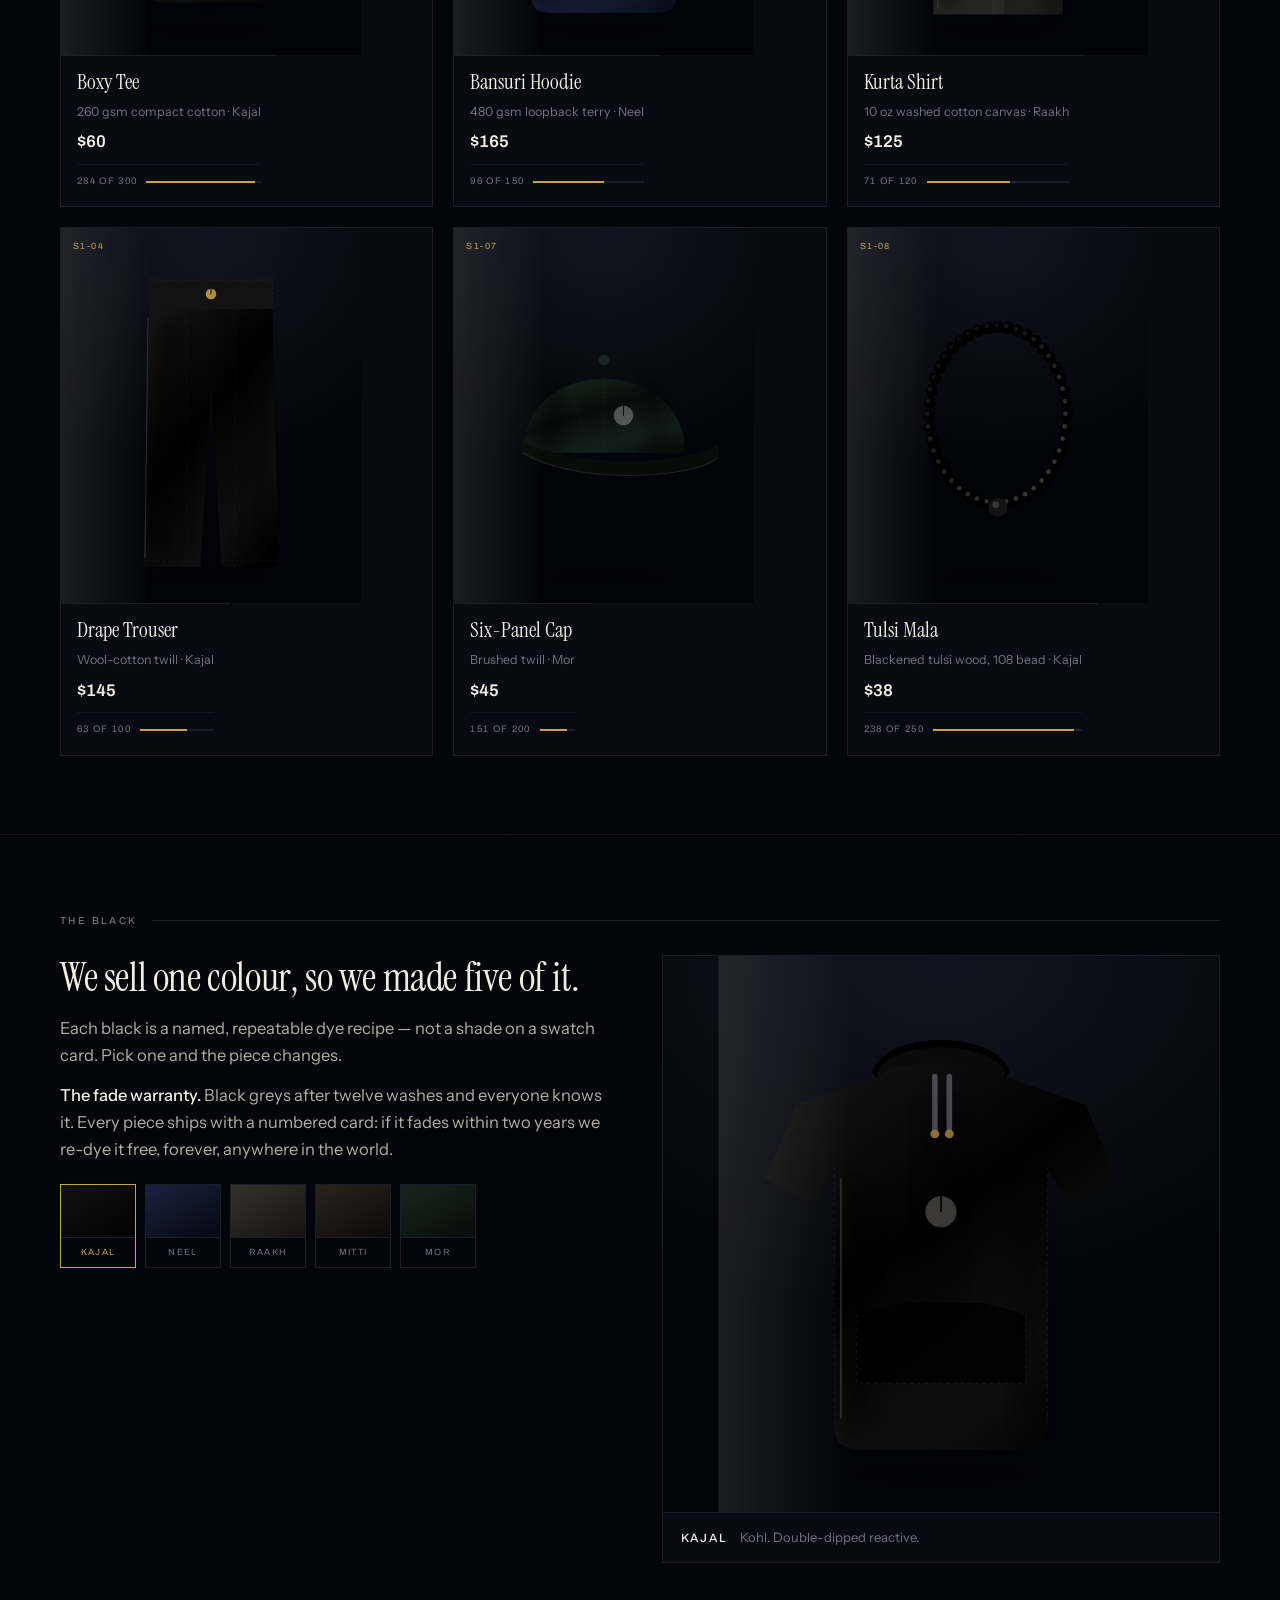
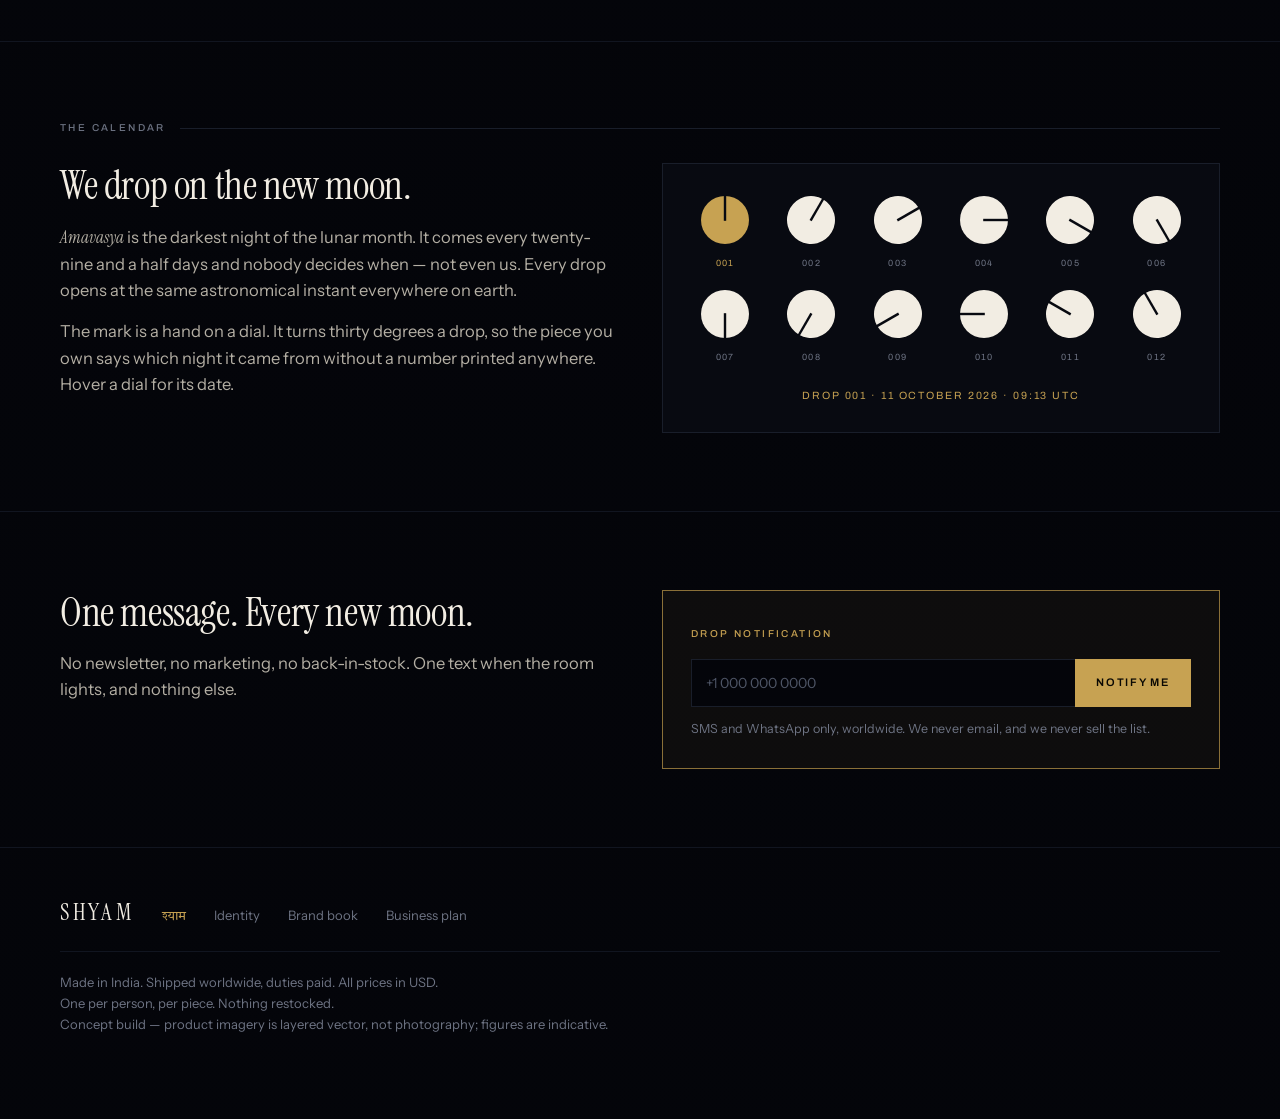
==== commit 68e2a42d: "International: USD pricing, cinematic parallax storefront, and the combined Book PDF - All pricing c" ====
--- a/index.html
+++ b/index.html
@@ -4,7 +4,7 @@
 <meta charset="utf-8">
 <meta name="viewport" content="width=device-width, initial-scale=1">
 <title>Shyam — Drop 001</title>
-<meta name="description" content="An all-black clothing house named after Krishna. One drop per new moon. Nothing restocked.">
+<meta name="description" content="An all-black clothing house named after Krishna. One drop per new moon. Shipped worldwide. Nothing restocked.">
 <link rel="icon" href="data:image/svg+xml,<svg xmlns='http://www.w3.org/2000/svg' viewBox='0 0 100 100'><circle cx='50' cy='50' r='46' fill='%23F2EDE3'/><rect x='47.7' y='4' width='4.6' height='47' fill='%2304050A'/></svg>">
 <link rel="preconnect" href="https://fonts.googleapis.com">
 <link rel="preconnect" href="https://fonts.gstatic.com" crossorigin>
@@ -12,6 +12,9 @@
 <link rel="stylesheet" href="assets/site.css">
 </head>
 <body>
+
+<canvas id="atmos" aria-hidden="true"></canvas>
+<div id="grain" aria-hidden="true"></div>
 
 <nav id="nav">
   <div class="in">
@@ -26,56 +29,77 @@
       <a href="logo.html">Identity</a>
       <a href="brand.html">Brand book</a>
       <a href="plan.html">Business plan</a>
+      <a href="book.html">Book &amp; PDF</a>
     </div>
-    <button class="bag" id="bagBtn" type="button" aria-label="Open bag">
-      Bag <span id="bagCount">0</span>
-    </button>
+    <button class="bag" id="bagBtn" type="button" aria-label="Open bag">Bag <span id="bagCount">0</span></button>
   </div>
 </nav>
 
-<!-- ===================== HERO ===================== -->
+<!-- ============== HERO ============== -->
 <header class="hero" id="hero">
-  <div class="hero-veil" id="veil"></div>
   <div class="hero-in">
-    <div class="disc" id="heroDisc">
+    <div class="disc" data-par="0.06">
       <svg viewBox="0 0 200 200" aria-label="The Shyam mark">
         <circle cx="100" cy="100" r="92" fill="#F2EDE3"/>
         <rect id="heroSlot" x="95.4" y="8" width="9.2" height="94" fill="#04050A"/>
       </svg>
     </div>
-    <p class="eyebrow">Amavasya &middot; 11 October 2026 &middot; 14:43 IST</p>
+    <p class="eyebrow">Amavasya · 11 October 2026 · 09:13 UTC</p>
     <h1>DROP 001</h1>
     <p class="dv">अमावस्या</p>
-    <p class="sub">Eight pieces. 1,310 units. Nothing returns.<br>The room stays dark until the moon does.</p>
+    <p class="sub">Eight pieces. 1,310 units. Shipped worldwide.<br>The room stays dark until the moon does.</p>
     <div class="count" id="count">
       <div><b id="cd">--</b><span>Days</span></div>
       <div><b id="ch">--</b><span>Hours</span></div>
       <div><b id="cm">--</b><span>Min</span></div>
       <div><b id="cs">--</b><span>Sec</span></div>
     </div>
-    <p class="hint">Move across the dark</p>
   </div>
+  <div class="scrollcue" aria-hidden="true"><span></span></div>
 </header>
 
-<!-- ===================== DROP ===================== -->
+<!-- ============== EDITORIAL PANELS ============== -->
+<section class="panel" id="p1">
+  <div class="panel-art" data-par="0.14"><div class="stage" id="stage1"></div></div>
+  <div class="panel-copy">
+    <p class="lab gold">S1&#8209;02 · Bansuri Hoodie</p>
+    <h2>480 gsm, indigo over black.</h2>
+    <p class="lede">Overdyed so the black carries a blue cast in daylight and reads flat under a lamp. Split kurta hem. Brass&#8209;tipped drawcords. 150 made.</p>
+    <p class="price">$165</p>
+    <button class="ghost" type="button" data-open="S1-02">Open the piece</button>
+  </div>
+</section>
+
+<section class="panel flip" id="p2">
+  <div class="panel-art" data-par="0.14"><div class="stage" id="stage2"></div></div>
+  <div class="panel-copy">
+    <p class="lab gold">S1&#8209;03 · Kurta Shirt</p>
+    <h2>A kurta cut like a work shirt.</h2>
+    <p class="lede">Ten&#8209;ounce washed canvas in Raakh — ash, enzyme&#8209;washed and sun&#8209;faded on purpose, so it arrives already lived in. Six cast brass buttons carrying the mark. 120 made.</p>
+    <p class="price">$125</p>
+    <button class="ghost" type="button" data-open="S1-03">Open the piece</button>
+  </div>
+</section>
+
+<!-- ============== THE LINE ============== -->
 <section id="drop" class="reveal">
   <div class="wrap">
     <div class="head"><span class="lab">The line</span><span class="lab r" id="unitsLeft"></span></div>
     <h2>Indian silhouettes, streetwear construction, luxury make.</h2>
-    <p class="lede">One per person, per piece. No restocks, no pre-orders, no back-in-stock emails. Tap any piece to open it.</p>
+    <p class="lede">One per person, per piece. No restocks, no pre&#8209;orders, no back&#8209;in&#8209;stock emails. Duties paid, shipped worldwide. Tap any piece to open it.</p>
     <div class="pgrid" id="pgrid"></div>
   </div>
 </section>
 
-<!-- ===================== BLACK ===================== -->
+<!-- ============== BLACK ============== -->
 <section id="black" class="reveal">
   <div class="wrap">
     <div class="head"><span class="lab">The black</span></div>
     <div class="split">
       <div>
         <h2>We sell one colour, so we made five of it.</h2>
-        <p class="lede">Each black is a named, repeatable dye recipe &mdash; not a shade on a swatch card. Pick one and the piece changes.</p>
-        <p class="lede"><b>The fade warranty.</b> Black greys after twelve washes and everyone knows it. Every piece ships with a numbered card: if it fades within two years we re-dye it free, forever.</p>
+        <p class="lede">Each black is a named, repeatable dye recipe — not a shade on a swatch card. Pick one and the piece changes.</p>
+        <p class="lede"><b>The fade warranty.</b> Black greys after twelve washes and everyone knows it. Every piece ships with a numbered card: if it fades within two years we re-dye it free, forever, anywhere in the world.</p>
         <div class="swatches" id="swatches"></div>
       </div>
       <div class="demo">
@@ -86,25 +110,25 @@
   </div>
 </section>
 
-<!-- ===================== CALENDAR ===================== -->
+<!-- ============== CALENDAR ============== -->
 <section id="calendar" class="reveal">
   <div class="wrap">
     <div class="head"><span class="lab">The calendar</span></div>
     <div class="split">
       <div>
         <h2>We drop on the new moon.</h2>
-        <p class="lede"><em>Amavasya</em> is the darkest night of the lunar month. It comes every twenty-nine and a half days and nobody decides when &mdash; not even us.</p>
-        <p class="lede">The mark is a hand on a dial. It turns thirty degrees a drop, so the piece you own says which night it came from without a number printed anywhere. Hover a dial to see its date.</p>
+        <p class="lede"><em>Amavasya</em> is the darkest night of the lunar month. It comes every twenty-nine and a half days and nobody decides when — not even us. Every drop opens at the same astronomical instant everywhere on earth.</p>
+        <p class="lede">The mark is a hand on a dial. It turns thirty degrees a drop, so the piece you own says which night it came from without a number printed anywhere. Hover a dial for its date.</p>
       </div>
       <div class="clockbox">
         <div class="clock" id="clock"></div>
-        <p class="clocknote" id="clockNote">Drop 001 &middot; 11 October 2026</p>
+        <p class="clocknote" id="clockNote">Drop 001 · 11 October 2026 · 09:13 UTC</p>
       </div>
     </div>
   </div>
 </section>
 
-<!-- ===================== NOTIFY ===================== -->
+<!-- ============== NOTIFY ============== -->
 <section id="notify" class="reveal">
   <div class="wrap">
     <div class="split">
@@ -115,11 +139,11 @@
       <form class="form" id="form" novalidate>
         <span class="lab gold">Drop notification</span>
         <div class="row">
-          <label for="ph" class="sr">Phone number</label>
-          <input id="ph" type="tel" inputmode="tel" placeholder="+91 00000 00000" autocomplete="tel">
+          <label for="ph" class="sr">Phone number with country code</label>
+          <input id="ph" type="tel" inputmode="tel" placeholder="+1 000 000 0000" autocomplete="tel">
           <button type="submit">Notify me</button>
         </div>
-        <p class="note" id="formNote">SMS and WhatsApp only. We never email, and we never sell the list.</p>
+        <p class="note" id="formNote">SMS and WhatsApp only, worldwide. We never email, and we never sell the list.</p>
       </form>
     </div>
   </div>
@@ -134,26 +158,24 @@
       <span class="fl"><a href="brand.html">Brand book</a></span>
       <span class="fl"><a href="plan.html">Business plan</a></span>
     </div>
-    <p>Made in India. One per person, per piece. Nothing restocked.<br>
-       Concept build. Product renders are vector, not photography; figures are indicative planning numbers.</p>
+    <p>Made in India. Shipped worldwide, duties paid. All prices in USD.<br>
+       One per person, per piece. Nothing restocked.<br>
+       Concept build — product imagery is layered vector, not photography; figures are indicative.</p>
   </div>
 </footer>
 
-<!-- ===================== QUICK VIEW ===================== -->
 <div class="scrim" id="scrim" hidden></div>
 <aside class="drawer" id="quick" hidden aria-label="Product detail">
   <button class="x" id="quickX" type="button" aria-label="Close">&times;</button>
   <div class="qbody" id="qbody"></div>
 </aside>
-
-<!-- ===================== BAG ===================== -->
 <aside class="drawer bagdrawer" id="bag" hidden aria-label="Bag">
   <button class="x" id="bagX" type="button" aria-label="Close">&times;</button>
   <div class="bhead"><span class="lab">Your bag</span></div>
   <div id="bagItems"></div>
   <div class="btot" id="bagTotal"></div>
   <button class="cta" id="checkout" type="button">Checkout</button>
-  <p class="note">One unit per piece, per person. Guest checkout only &mdash; UPI, card, Apple Pay.</p>
+  <p class="note">One unit per piece, per person. Guest checkout — card, Apple Pay, UPI. Duties paid at checkout.</p>
 </aside>
 
 <script type="module" src="assets/site.js"></script>
--- a/assets/site.css
+++ b/assets/site.css
@@ -266,3 +266,57 @@
 @media (max-width:620px){ .kv{grid-template-columns:1fr;gap:2px} .kv dt{padding-top:13px} }
 .big{font-family:var(--display);font-size:32px;line-height:1.05;color:var(--cream);margin-bottom:6px}
 .big.gold{color:var(--gold)}
+
+/* ================= ATMOSPHERE ================= */
+#atmos{position:fixed;inset:0;width:100%;height:100%;z-index:-2;display:block}
+#grain{position:fixed;inset:0;z-index:-1;pointer-events:none;opacity:.4;
+  background-repeat:repeat;mix-blend-mode:overlay}
+body{background:#04050A}
+nav,section,footer,.hero{position:relative}
+section,footer{background:linear-gradient(180deg,rgba(4,5,10,.955),rgba(4,5,10,.985))}
+section.panel{background:none}
+
+/* ================= HERO ================= */
+.hero{min-height:92vh;display:grid;place-items:center;text-align:center;
+  padding:120px 0 96px;border-bottom:none;overflow:visible}
+.hero::after{content:"";position:absolute;left:0;right:0;bottom:0;height:36vh;
+  background:linear-gradient(transparent,rgba(4,5,10,.92));pointer-events:none}
+.hero-in{position:relative;z-index:2;max-width:780px;margin:0 auto;padding:0 30px}
+.hero .disc{width:118px;margin:0 auto 36px;will-change:transform}
+.hero .sub{max-width:46ch}
+.scrollcue{position:absolute;left:50%;bottom:34px;z-index:2;transform:translateX(-50%)}
+.scrollcue span{display:block;width:1px;height:52px;
+  background:linear-gradient(var(--gold),transparent);animation:cue 2.6s ease-in-out infinite}
+@keyframes cue{0%,100%{opacity:.25;transform:scaleY(.55);transform-origin:top}
+               50%{opacity:.9;transform:scaleY(1);transform-origin:top}}
+@media (prefers-reduced-motion:reduce){ .scrollcue span{animation:none} }
+
+/* ================= EDITORIAL PANELS ================= */
+.panel{display:grid;grid-template-columns:1.05fr .95fr;align-items:center;gap:0;
+  min-height:96vh;padding:80px 0;border-bottom:none;overflow:hidden}
+.panel.flip .panel-art{order:2}
+.panel-art{position:relative;height:100%;display:grid;place-items:center;
+  padding:0 4vw;will-change:transform}
+.stage{position:relative;width:min(520px,84%);aspect-ratio:4/5}
+.stage::before{content:"";position:absolute;inset:-40% -34% -46%;pointer-events:none;
+  background:radial-gradient(closest-side at 40% 24%, rgba(198,212,242,.16), rgba(198,212,242,.05) 46%, transparent 78%),
+             radial-gradient(closest-side at 50% 88%, rgba(0,0,0,.9), transparent 76%);
+  border-radius:50%;filter:blur(18px)}
+.stage .gsvg{position:relative;width:100%;height:100%;
+  filter:drop-shadow(0 40px 60px rgba(0,0,0,.75))}
+.panel-copy{padding:0 6vw;max-width:640px}
+.panel-copy h2{font-size:clamp(30px,4.4vw,54px);margin-bottom:18px}
+.panel-copy .price{font-family:var(--label);font-size:24px;font-weight:600;
+  font-variant-numeric:tabular-nums;margin:22px 0 0}
+.ghost{margin-top:18px;background:none;border:1px solid var(--line);color:var(--cream-dim);
+  font-family:var(--label);font-size:10.5px;font-weight:600;letter-spacing:.2em;
+  text-transform:uppercase;padding:13px 24px;transition:.2s}
+.ghost:hover{border-color:var(--gold);color:var(--gold)}
+@media (max-width:900px){
+  .panel{grid-template-columns:1fr;min-height:0;gap:36px;padding:64px 0}
+  .panel.flip .panel-art{order:0}
+  .panel-art{padding:0 30px}
+  .panel-copy{padding:0 30px}
+  .stage{width:min(400px,88%)}
+  .hero{min-height:0;padding:90px 0 70px}
+}
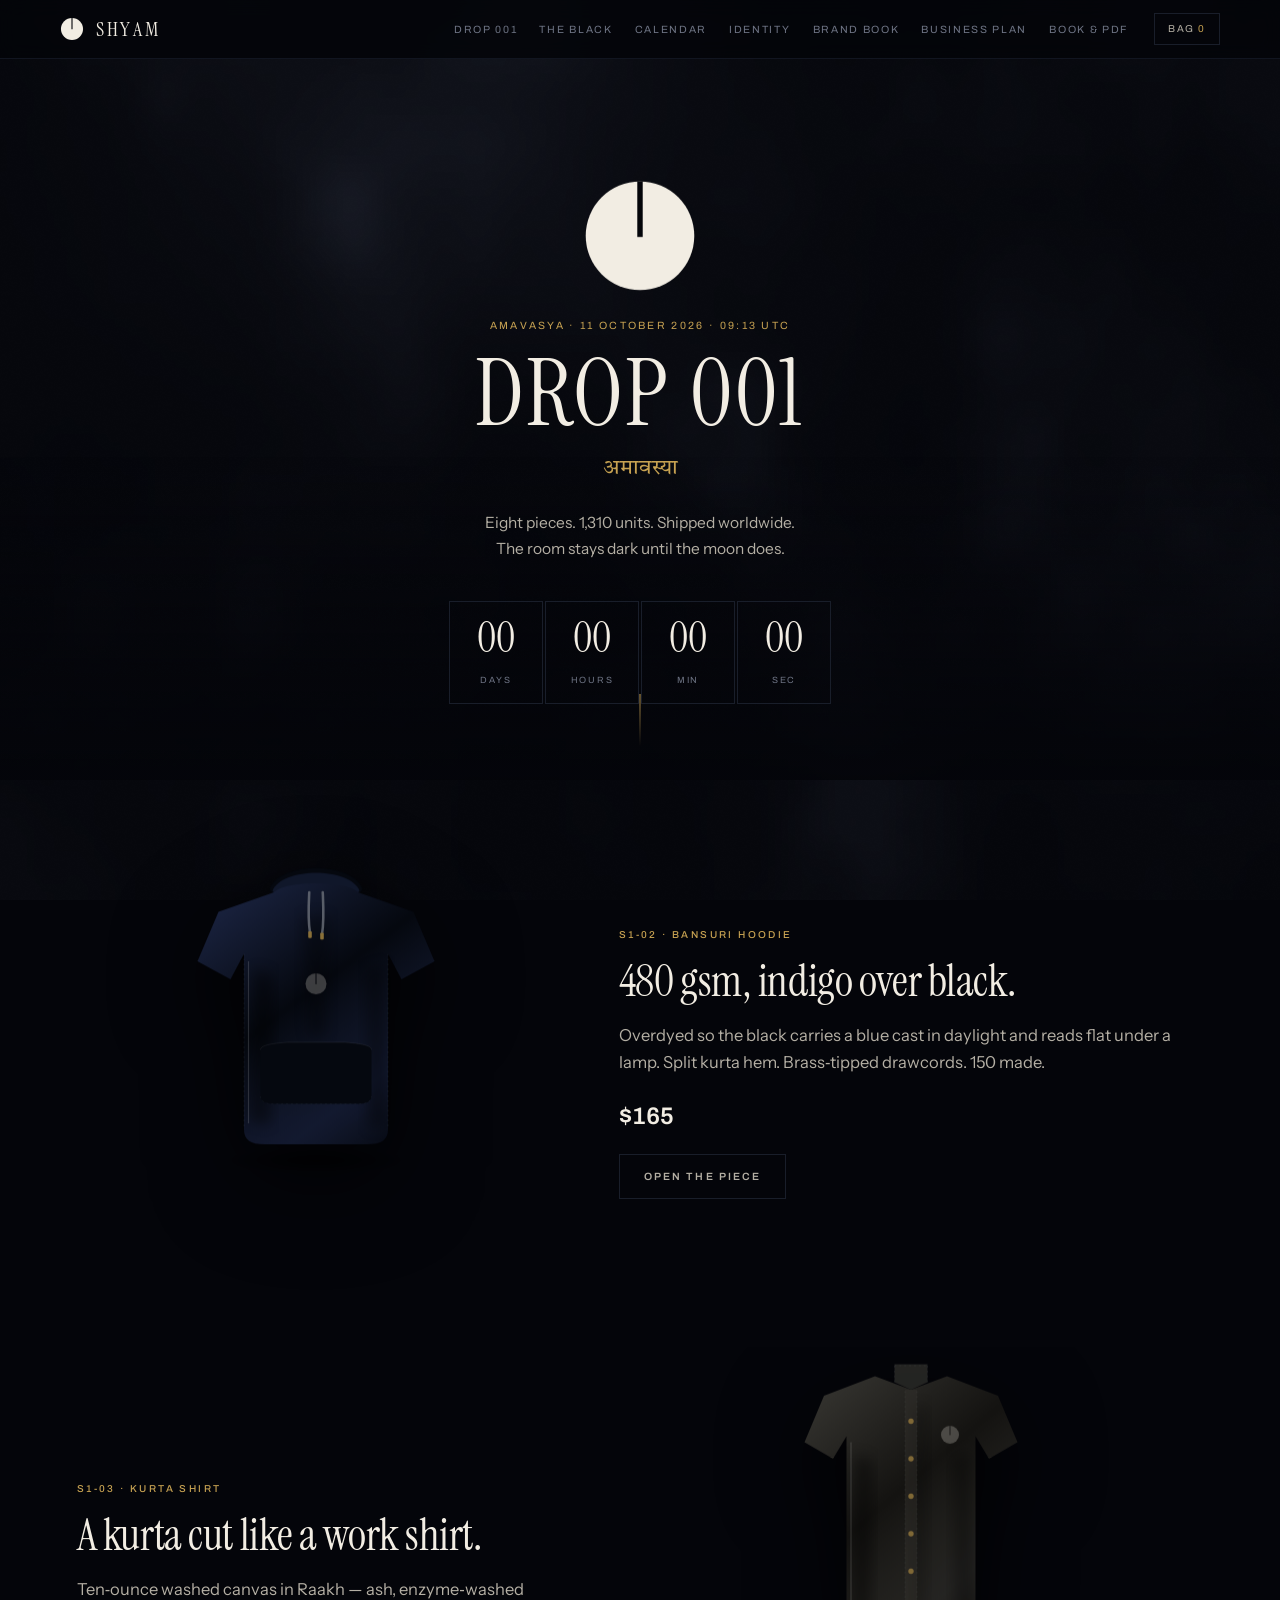
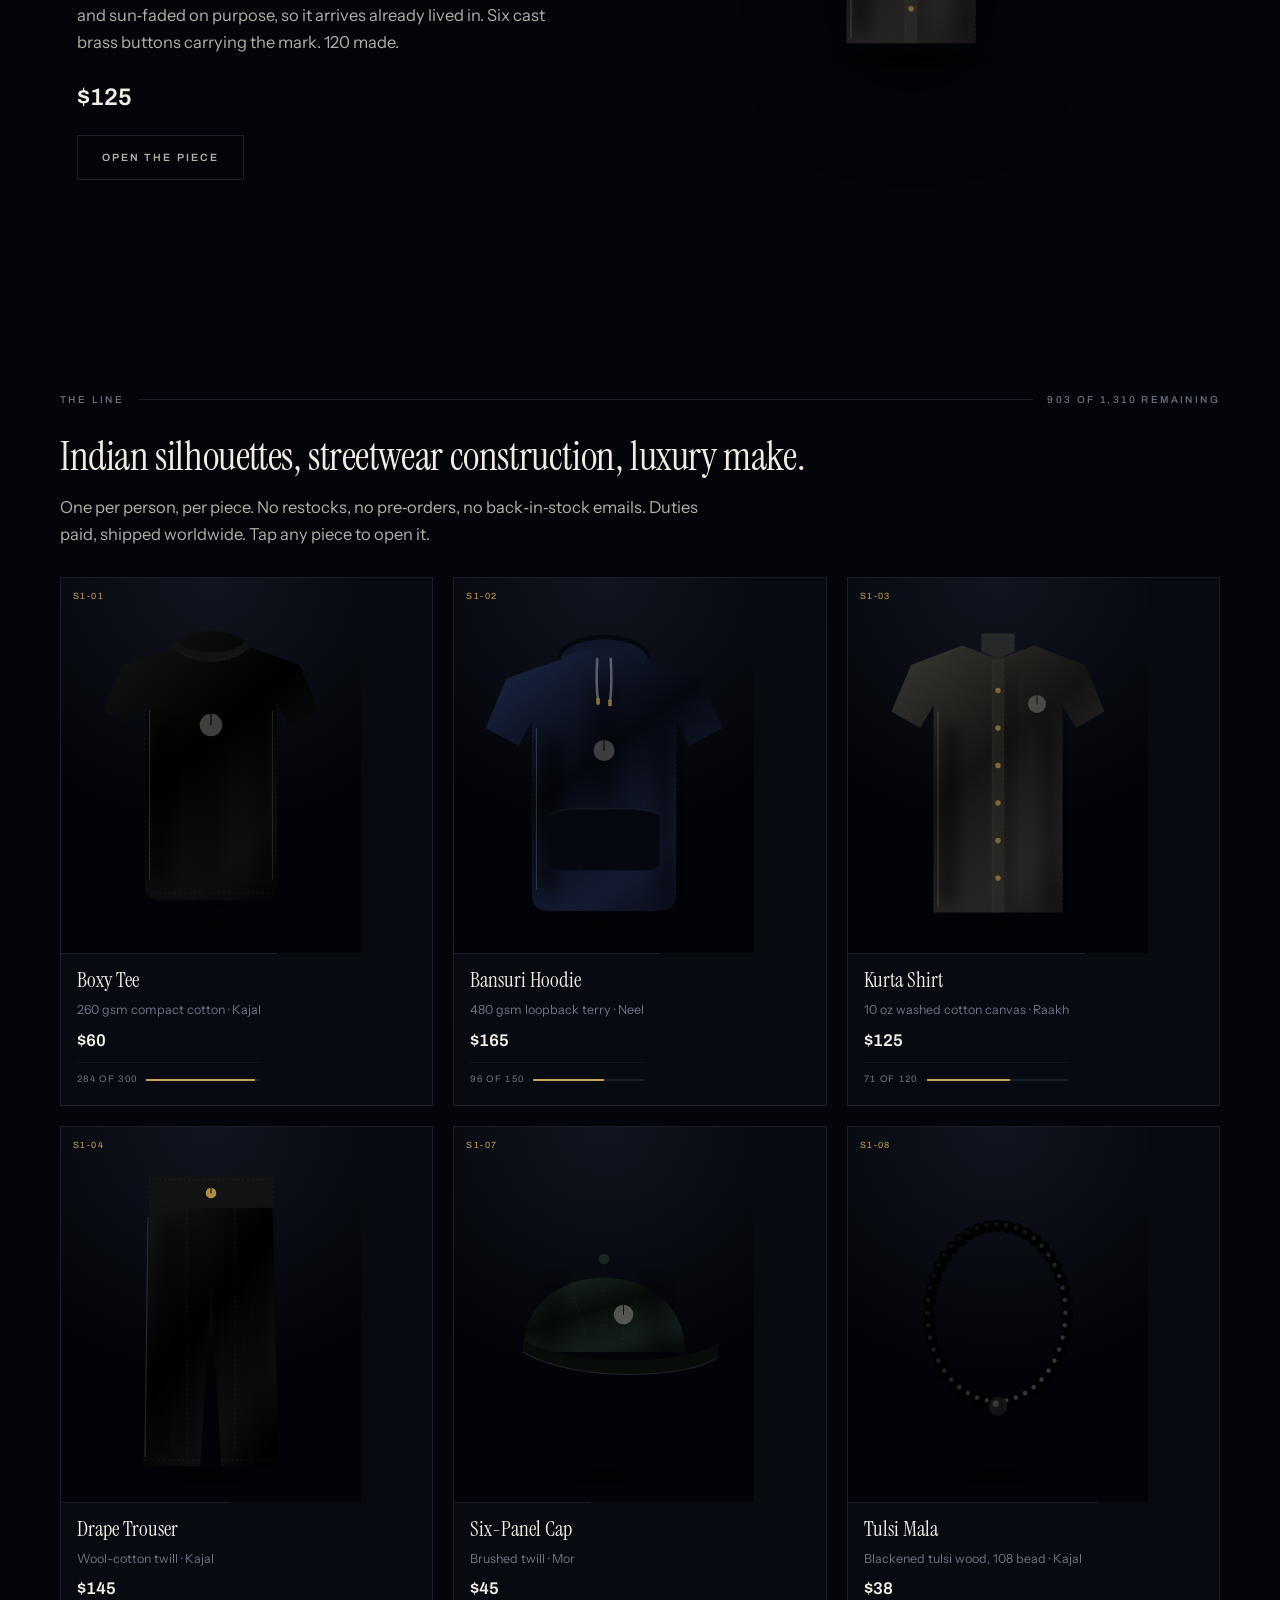
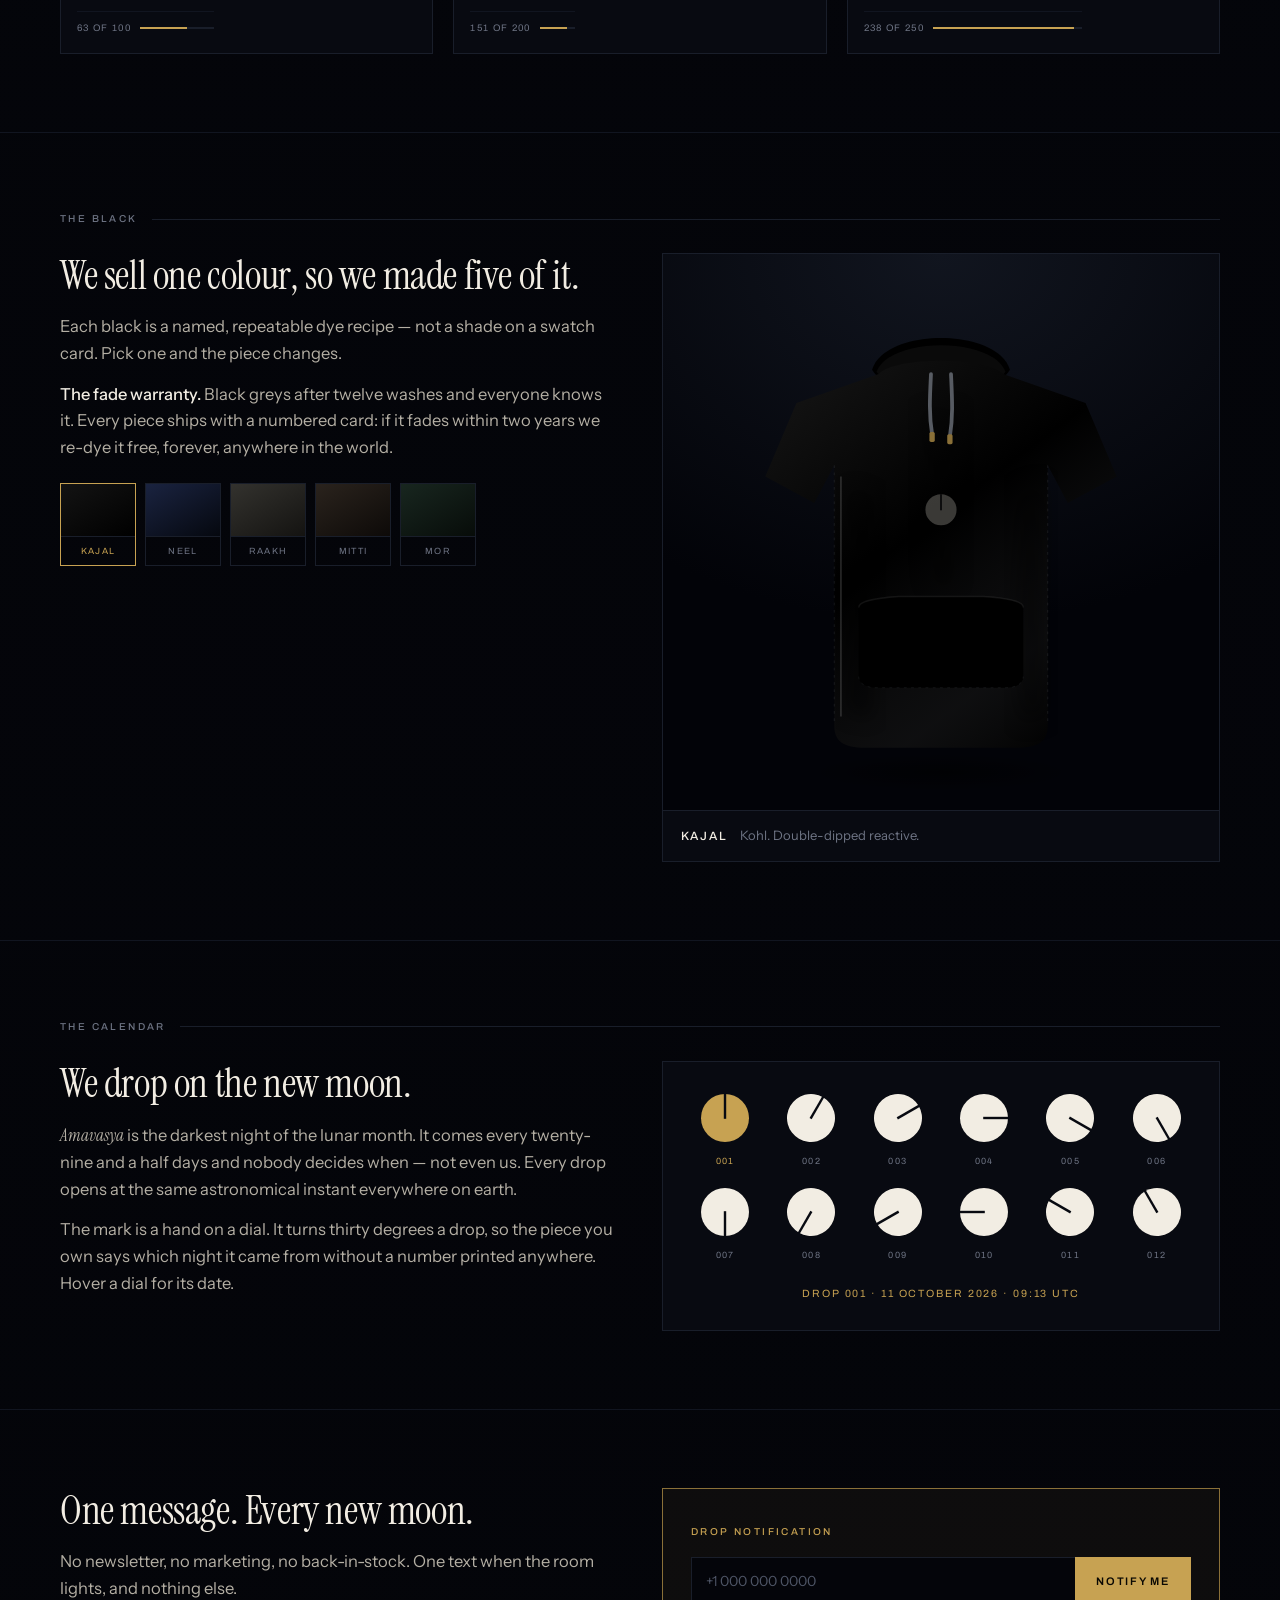
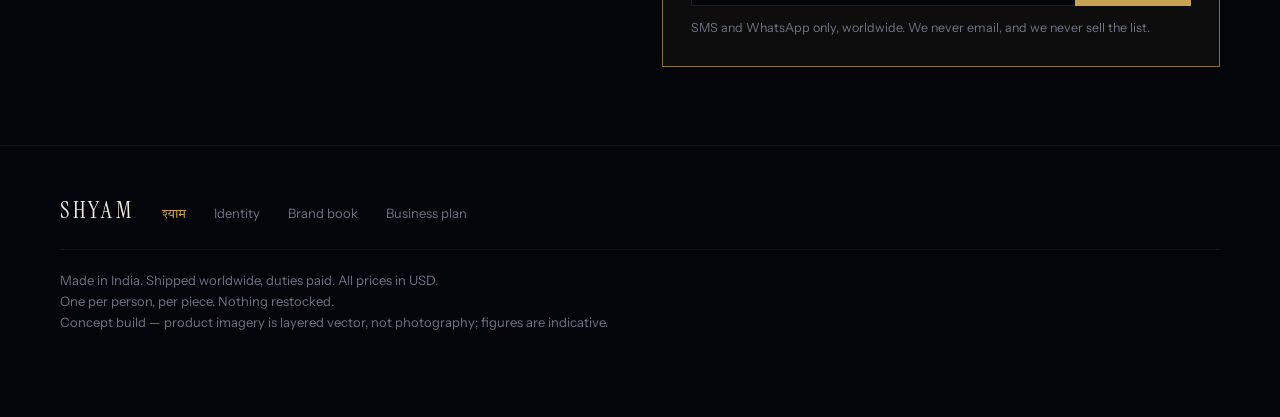
==== commit 6cc9eb98: "Fix the storefront: mark stuck mid-rotation, ghost boxes, oversized renders - The hero mark had a lo" ====
--- a/index.html
+++ b/index.html
@@ -41,7 +41,7 @@
     <div class="disc" data-par="0.06">
       <svg viewBox="0 0 200 200" aria-label="The Shyam mark">
         <circle cx="100" cy="100" r="92" fill="#F2EDE3"/>
-        <rect id="heroSlot" x="95.4" y="8" width="9.2" height="94" fill="#04050A"/>
+        <rect x="95.4" y="8" width="9.2" height="94" fill="#04050A"/>
       </svg>
     </div>
     <p class="eyebrow">Amavasya · 11 October 2026 · 09:13 UTC</p>
--- a/assets/site.css
+++ b/assets/site.css
@@ -277,8 +277,8 @@
 section.panel{background:none}
 
 /* ================= HERO ================= */
-.hero{min-height:92vh;display:grid;place-items:center;text-align:center;
-  padding:120px 0 96px;border-bottom:none;overflow:visible}
+.hero{min-height:78vh;display:grid;place-items:center;text-align:center;
+  padding:104px 0 76px;border-bottom:none;overflow:visible}
 .hero::after{content:"";position:absolute;left:0;right:0;bottom:0;height:36vh;
   background:linear-gradient(transparent,rgba(4,5,10,.92));pointer-events:none}
 .hero-in{position:relative;z-index:2;max-width:780px;margin:0 auto;padding:0 30px}
@@ -292,20 +292,16 @@
 @media (prefers-reduced-motion:reduce){ .scrollcue span{animation:none} }
 
 /* ================= EDITORIAL PANELS ================= */
-.panel{display:grid;grid-template-columns:1.05fr .95fr;align-items:center;gap:0;
-  min-height:96vh;padding:80px 0;border-bottom:none;overflow:hidden}
+.panel{display:grid;grid-template-columns:.9fr 1.1fr;align-items:center;gap:5vw;
+  padding:96px 6vw;border-bottom:none;overflow:hidden;max-width:1320px;margin:0 auto}
 .panel.flip .panel-art{order:2}
-.panel-art{position:relative;height:100%;display:grid;place-items:center;
-  padding:0 4vw;will-change:transform}
-.stage{position:relative;width:min(520px,84%);aspect-ratio:4/5}
-.stage::before{content:"";position:absolute;inset:-40% -34% -46%;pointer-events:none;
-  background:radial-gradient(closest-side at 40% 24%, rgba(198,212,242,.16), rgba(198,212,242,.05) 46%, transparent 78%),
-             radial-gradient(closest-side at 50% 88%, rgba(0,0,0,.9), transparent 76%);
-  border-radius:50%;filter:blur(18px)}
+.panel-art{position:relative;display:grid;place-items:center;will-change:transform}
+.stage{position:relative;width:min(300px,72%);aspect-ratio:4/5;
+  display:grid;place-items:center}
 .stage .gsvg{position:relative;width:100%;height:100%;
-  filter:drop-shadow(0 40px 60px rgba(0,0,0,.75))}
-.panel-copy{padding:0 6vw;max-width:640px}
-.panel-copy h2{font-size:clamp(30px,4.4vw,54px);margin-bottom:18px}
+  filter:drop-shadow(0 26px 44px rgba(0,0,0,.8))}
+.panel-copy{max-width:560px}
+.panel-copy h2{font-size:clamp(28px,3.6vw,44px);margin-bottom:16px}
 .panel-copy .price{font-family:var(--label);font-size:24px;font-weight:600;
   font-variant-numeric:tabular-nums;margin:22px 0 0}
 .ghost{margin-top:18px;background:none;border:1px solid var(--line);color:var(--cream-dim);
@@ -313,10 +309,8 @@
   text-transform:uppercase;padding:13px 24px;transition:.2s}
 .ghost:hover{border-color:var(--gold);color:var(--gold)}
 @media (max-width:900px){
-  .panel{grid-template-columns:1fr;min-height:0;gap:36px;padding:64px 0}
+  .panel{grid-template-columns:1fr;gap:30px;padding:56px 30px}
   .panel.flip .panel-art{order:0}
-  .panel-art{padding:0 30px}
-  .panel-copy{padding:0 30px}
-  .stage{width:min(400px,88%)}
-  .hero{min-height:0;padding:90px 0 70px}
+  .stage{width:min(240px,60%)}
+  .hero{min-height:0;padding:84px 0 64px}
 }
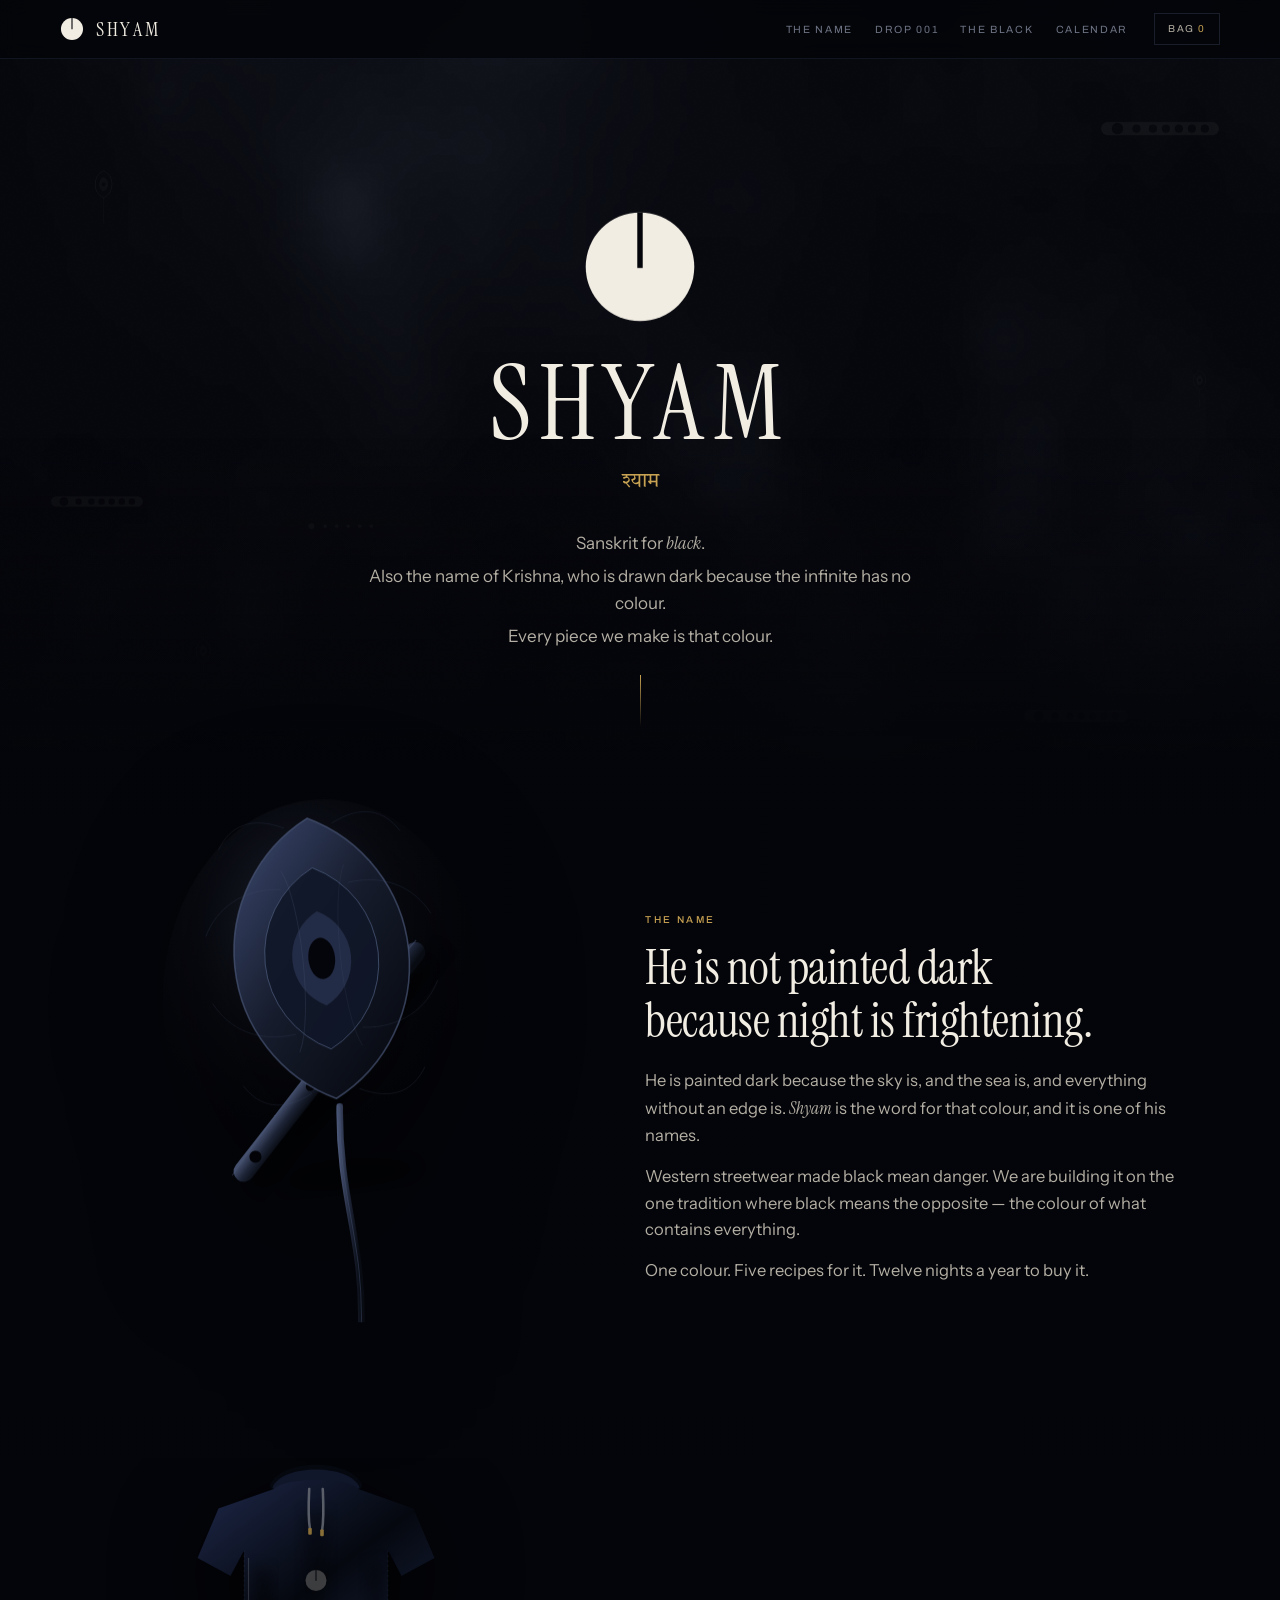
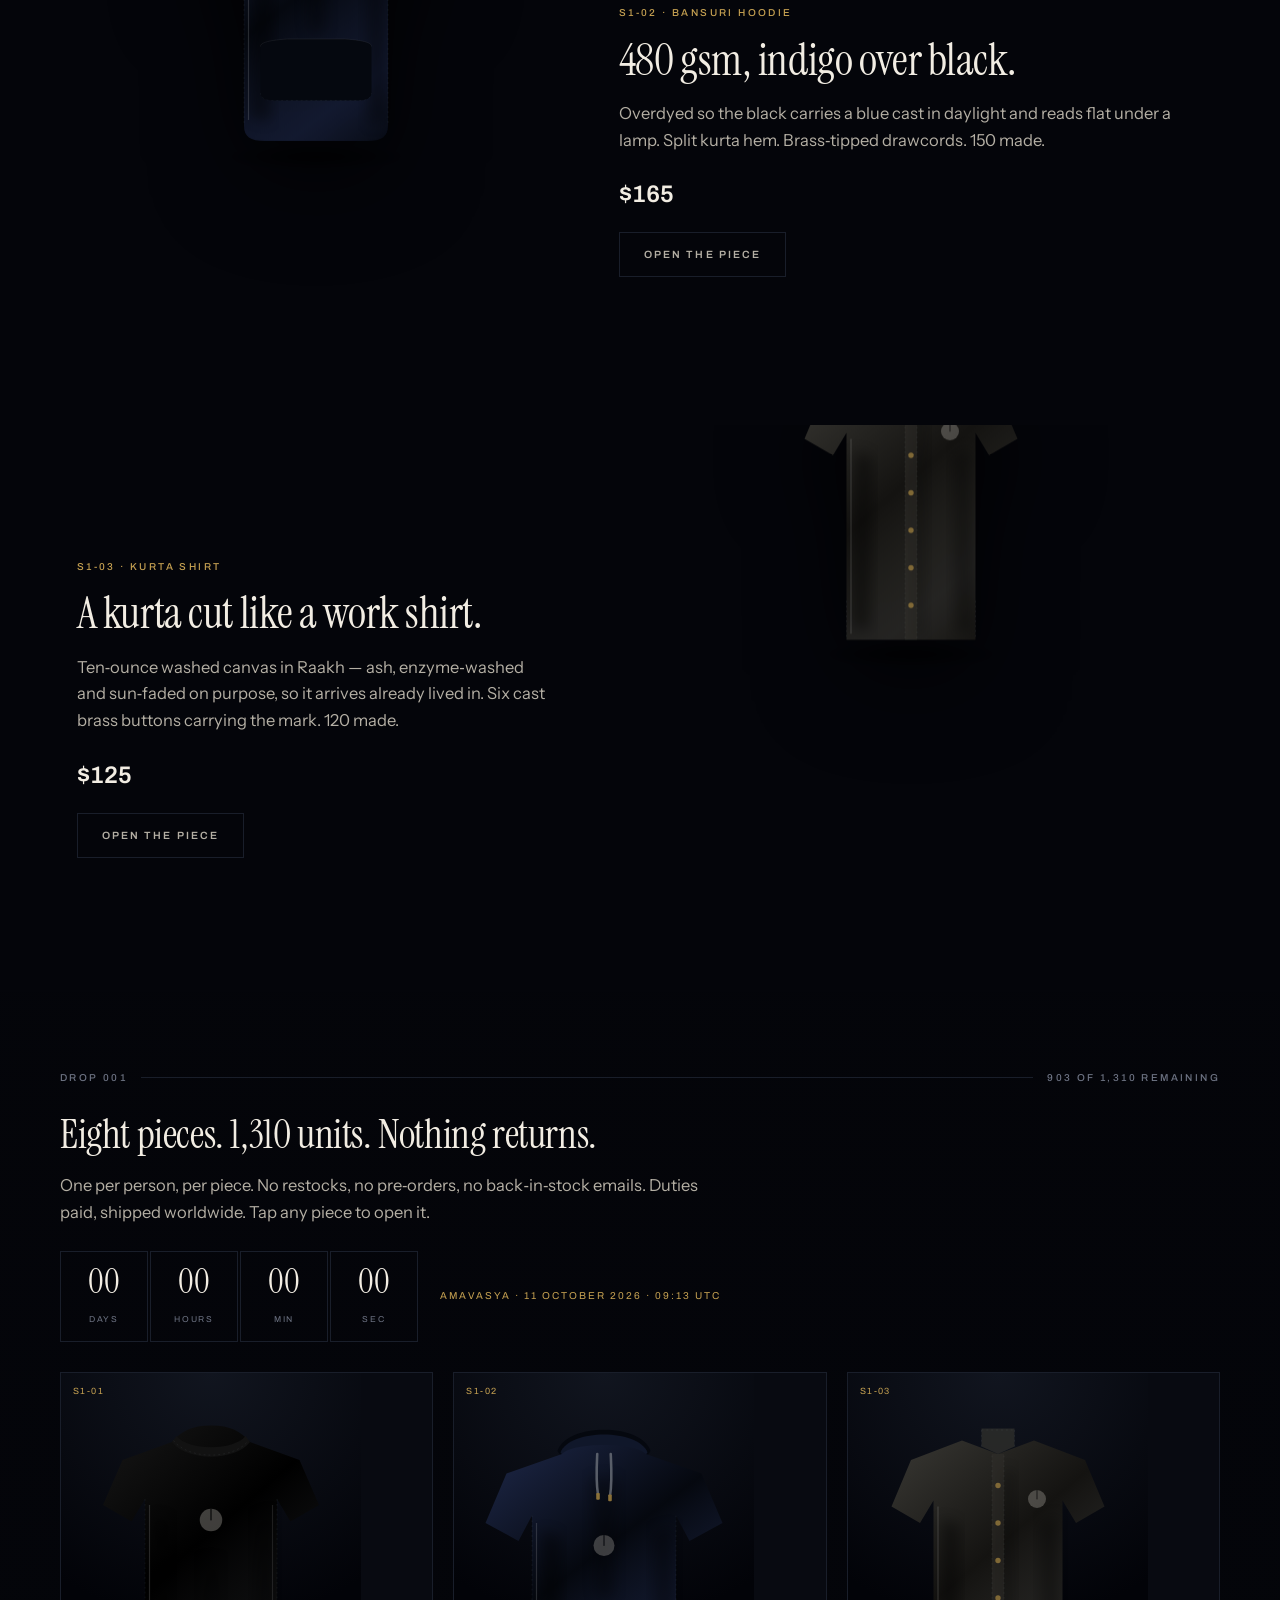
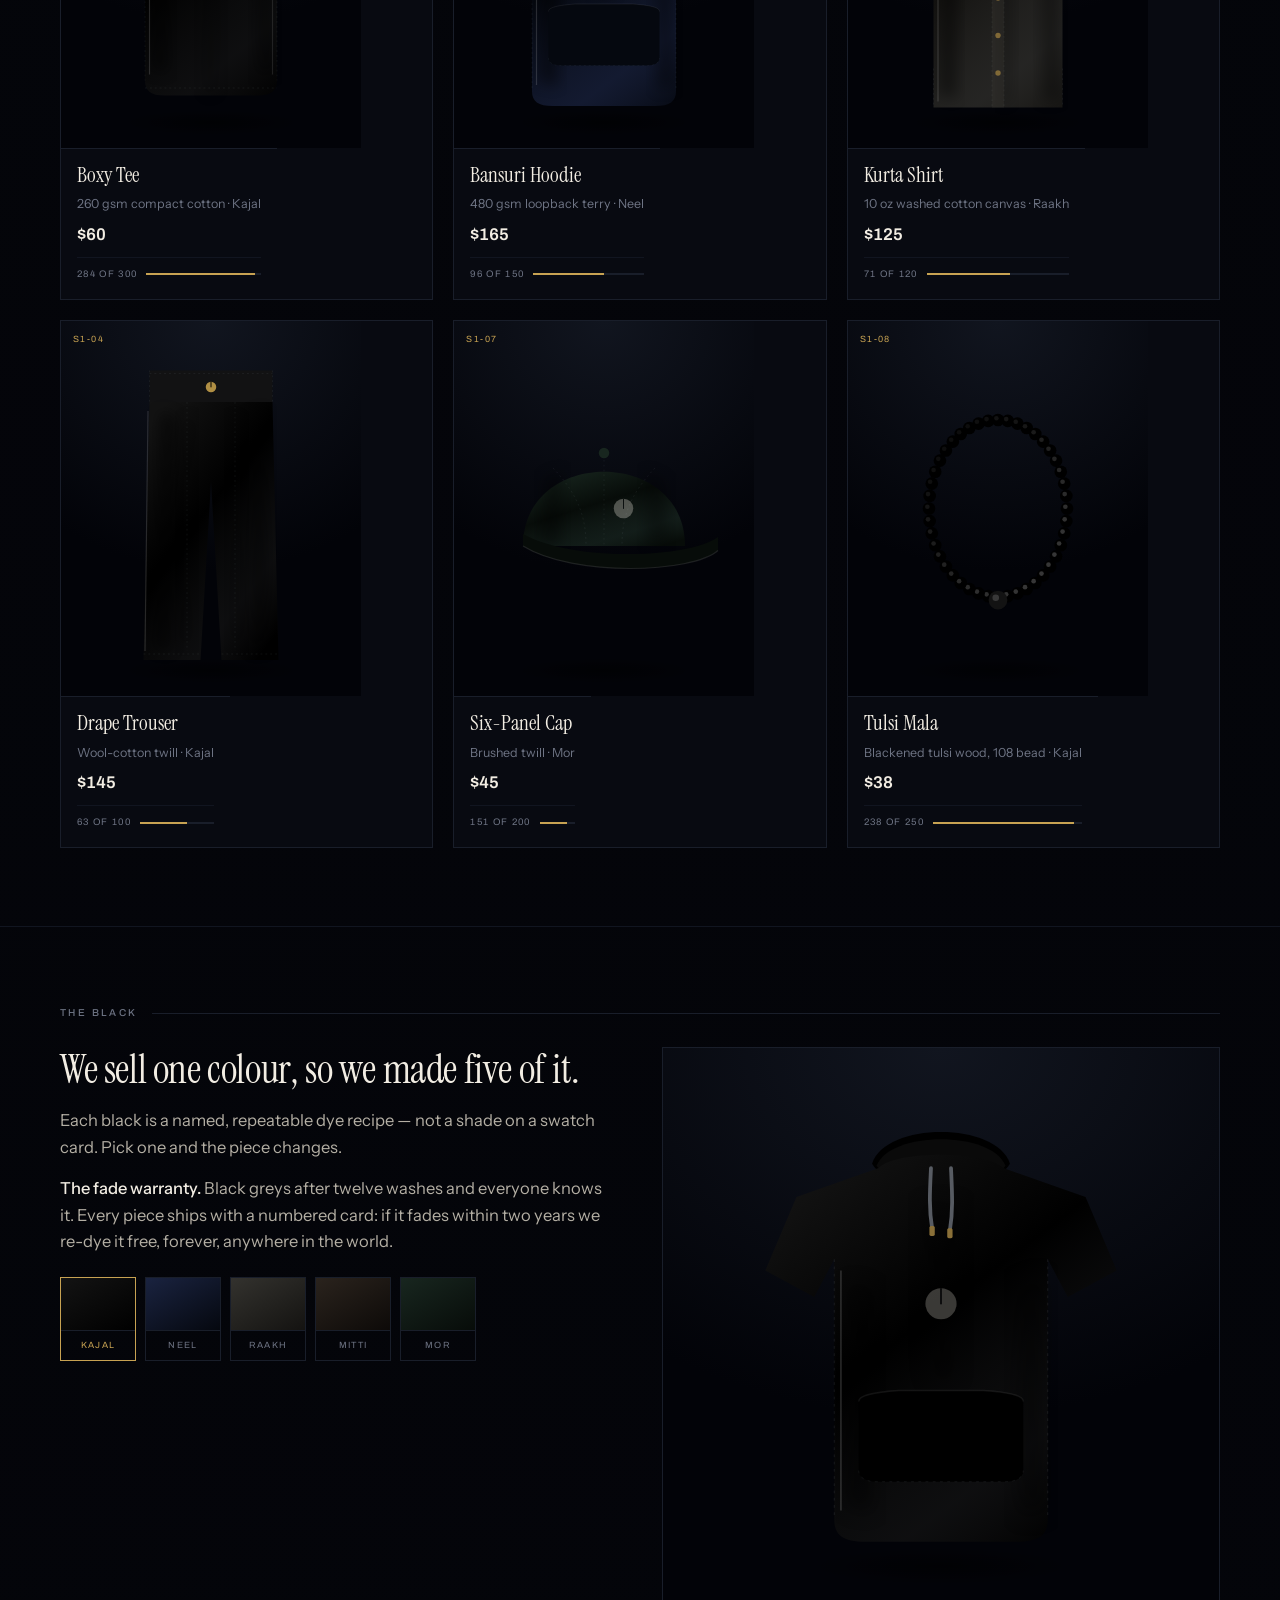
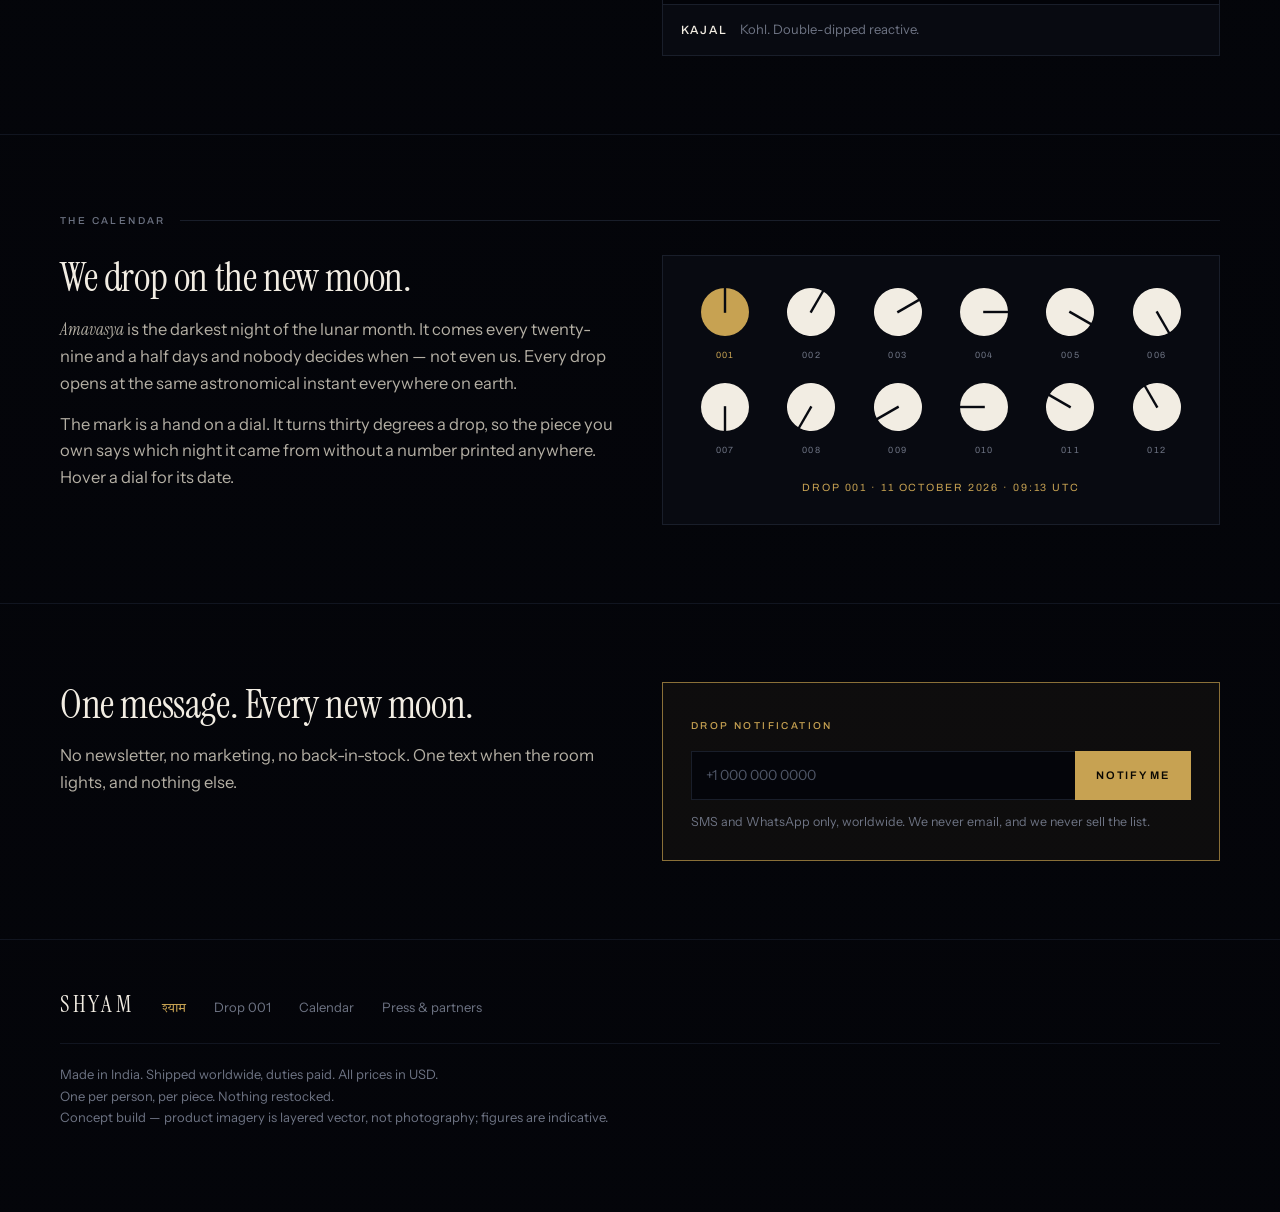
==== commit ba4c5576: "Consumer storefront: scroll narrative, motifs, and the intro that can't hide content - Nav is consum" ====
--- a/index.html
+++ b/index.html
@@ -14,6 +14,7 @@
 <body>
 
 <canvas id="atmos" aria-hidden="true"></canvas>
+<div id="motifs" aria-hidden="true"></div>
 <div id="grain" aria-hidden="true"></div>
 
 <nav id="nav">
@@ -23,13 +24,10 @@
       <span class="nm">SHYAM</span>
     </a>
     <div class="links">
+      <a href="#story">The name</a>
       <a href="#drop">Drop 001</a>
       <a href="#black">The black</a>
       <a href="#calendar">Calendar</a>
-      <a href="logo.html">Identity</a>
-      <a href="brand.html">Brand book</a>
-      <a href="plan.html">Business plan</a>
-      <a href="book.html">Book &amp; PDF</a>
     </div>
     <button class="bag" id="bagBtn" type="button" aria-label="Open bag">Bag <span id="bagCount">0</span></button>
   </div>
@@ -38,25 +36,34 @@
 <!-- ============== HERO ============== -->
 <header class="hero" id="hero">
   <div class="hero-in">
-    <div class="disc" data-par="0.06">
-      <svg viewBox="0 0 200 200" aria-label="The Shyam mark">
+    <div class="disc" id="disc" data-par="0.05">
+      <svg viewBox="0 0 200 200" aria-label="The Shyam mark: a disc cut once at twelve">
         <circle cx="100" cy="100" r="92" fill="#F2EDE3"/>
-        <rect x="95.4" y="8" width="9.2" height="94" fill="#04050A"/>
+        <rect id="cut" x="95.4" y="8" width="9.2" height="94" fill="#04050A"/>
       </svg>
     </div>
-    <p class="eyebrow">Amavasya · 11 October 2026 · 09:13 UTC</p>
-    <h1>DROP 001</h1>
-    <p class="dv">अमावस्या</p>
-    <p class="sub">Eight pieces. 1,310 units. Shipped worldwide.<br>The room stays dark until the moon does.</p>
-    <div class="count" id="count">
-      <div><b id="cd">--</b><span>Days</span></div>
-      <div><b id="ch">--</b><span>Hours</span></div>
-      <div><b id="cm">--</b><span>Min</span></div>
-      <div><b id="cs">--</b><span>Sec</span></div>
-    </div>
+    <h1 class="wm">SHYAM</h1>
+    <p class="dv">&#2358;&#2381;&#2351;&#2366;&#2350;</p>
+    <p class="say">
+      <span>Sanskrit for <em>black</em>.</span>
+      <span>Also the name of Krishna, who is drawn dark because the infinite has no colour.</span>
+      <span>Every piece we make is that colour.</span>
+    </p>
   </div>
   <div class="scrollcue" aria-hidden="true"><span></span></div>
 </header>
+
+<!-- ============== THE NAME ============== -->
+<section class="story" id="story">
+  <div class="story-fig" data-par="0.10" id="kfig"></div>
+  <div class="story-copy">
+    <p class="lab gold">The name</p>
+    <h2>He is not painted dark<br>because night is frightening.</h2>
+    <p class="lede">He is painted dark because the sky is, and the sea is, and everything without an edge is. <em>Shyam</em> is the word for that colour, and it is one of his names.</p>
+    <p class="lede">Western streetwear made black mean danger. We are building it on the one tradition where black means the opposite &mdash; the colour of what contains everything.</p>
+    <p class="lede">One colour. Five recipes for it. Twelve nights a year to buy it.</p>
+  </div>
+</section>
 
 <!-- ============== EDITORIAL PANELS ============== -->
 <section class="panel" id="p1">
@@ -84,9 +91,16 @@
 <!-- ============== THE LINE ============== -->
 <section id="drop" class="reveal">
   <div class="wrap">
-    <div class="head"><span class="lab">The line</span><span class="lab r" id="unitsLeft"></span></div>
-    <h2>Indian silhouettes, streetwear construction, luxury make.</h2>
+    <div class="head"><span class="lab">Drop 001</span><span class="lab r" id="unitsLeft"></span></div>
+    <h2>Eight pieces. 1,310 units. Nothing returns.</h2>
     <p class="lede">One per person, per piece. No restocks, no pre&#8209;orders, no back&#8209;in&#8209;stock emails. Duties paid, shipped worldwide. Tap any piece to open it.</p>
+    <div class="countline" id="count">
+      <div><b id="cd">--</b><span>Days</span></div>
+      <div><b id="ch">--</b><span>Hours</span></div>
+      <div><b id="cm">--</b><span>Min</span></div>
+      <div><b id="cs">--</b><span>Sec</span></div>
+      <p class="when">Amavasya &middot; 11 October 2026 &middot; 09:13 UTC</p>
+    </div>
     <div class="pgrid" id="pgrid"></div>
   </div>
 </section>
@@ -154,9 +168,9 @@
     <div class="ftop">
       <span class="fnm">SHYAM</span>
       <span class="fdv">श्याम</span>
-      <span class="fl"><a href="logo.html">Identity</a></span>
-      <span class="fl"><a href="brand.html">Brand book</a></span>
-      <span class="fl"><a href="plan.html">Business plan</a></span>
+      <span class="fl"><a href="#drop">Drop 001</a></span>
+      <span class="fl"><a href="#calendar">Calendar</a></span>
+      <span class="fl"><a href="book.html">Press &amp; partners</a></span>
     </div>
     <p>Made in India. Shipped worldwide, duties paid. All prices in USD.<br>
        One per person, per piece. Nothing restocked.<br>
--- a/assets/site.css
+++ b/assets/site.css
@@ -57,7 +57,6 @@
 .hero-in{position:relative;z-index:2;max-width:760px;margin:0 auto;padding:0 30px}
 .hero .disc{width:132px;margin:0 auto 34px}
 .hero .disc svg{width:100%;height:auto}
-#heroSlot{transform-box:fill-box;transform-origin:50% 100%;transition:transform .9s cubic-bezier(.2,.9,.2,1)}
 .eyebrow{font-family:var(--label);font-size:10.5px;letter-spacing:.22em;text-transform:uppercase;
   color:var(--gold);margin:0 0 14px}
 .hero h1{font-family:var(--display);font-weight:400;font-size:clamp(40px,8vw,92px);
@@ -72,7 +71,7 @@
   text-transform:uppercase;color:var(--muted)}
 .hint{margin:26px 0 0;font-family:var(--label);font-size:9.5px;letter-spacing:.2em;
   text-transform:uppercase;color:#333B49}
-@media (prefers-reduced-motion:reduce){ .hero-veil{display:none} #heroSlot{transition:none} }
+@media (prefers-reduced-motion:reduce){ .scrollcue span{animation:none} }
 
 /* ---------- sections ---------- */
 section{border-bottom:1px solid var(--line-soft);padding:78px 0}
@@ -314,3 +313,70 @@
   .stage{width:min(240px,60%)}
   .hero{min-height:0;padding:84px 0 64px}
 }
+
+/* ================= MOTIF FIELD ================= */
+#motifs{position:fixed;inset:0;z-index:-1;pointer-events:none;overflow:hidden}
+.motif{position:absolute;will-change:transform}
+.motif svg{width:100%;height:auto;overflow:visible}
+.motif > svg{animation:drift var(--dur,50s) ease-in-out var(--delay,0s) infinite alternate;
+  transform-origin:50% 30%}
+@keyframes drift{
+  from{transform:rotate(var(--rot)) translate3d(0,0,0)}
+  to  {transform:rotate(calc(var(--rot) + 7deg)) translate3d(14px,-26px,0)}
+}
+@media (prefers-reduced-motion:reduce){ .motif > svg{animation:none;transform:rotate(var(--rot))} }
+
+/* ================= HERO: the cut is made ================= */
+.hero .wm{font-family:var(--display);font-weight:400;
+  font-size:clamp(44px,9vw,104px);line-height:1;letter-spacing:.09em;margin:0 0 10px}
+.hero .dv{font-family:'Tiro Devanagari Sanskrit',serif;font-size:20px;
+  color:var(--gold);margin:0 0 30px}
+.say{max-width:50ch;margin:0 auto;color:var(--cream-dim);font-size:17px;line-height:1.62}
+.say span{display:block}
+.say span + span{margin-top:5px}
+
+#disc svg circle{transform-box:fill-box;transform-origin:50% 50%}
+.anim #disc svg circle{animation:discIn 1s cubic-bezier(.2,.9,.2,1) both}
+.anim #cut{transform-box:fill-box;transform-origin:50% 0;
+  animation:cutIn .8s cubic-bezier(.3,.9,.2,1) .55s both}
+.anim .hero .wm{animation:up .9s cubic-bezier(.2,.9,.2,1) .8s both}
+.anim .hero .dv{animation:up .9s cubic-bezier(.2,.9,.2,1) 1s both}
+.anim .say span:nth-child(1){animation:up .8s ease 1.15s both}
+.anim .say span:nth-child(2){animation:up .8s ease 1.3s both}
+.anim .say span:nth-child(3){animation:up .8s ease 1.45s both}
+.anim .scrollcue{animation:up .8s ease 1.8s both}
+@keyframes discIn{from{opacity:0;transform:scale(.82)}to{opacity:1;transform:scale(1)}}
+@keyframes cutIn{from{transform:scaleY(0)}to{transform:scaleY(1)}}
+@keyframes up{from{opacity:0;transform:translateY(14px)}to{opacity:1;transform:none}}
+/* the intro is a bonus, never a gate: this state always wins */
+.shown #disc svg circle,.shown #cut,.shown .hero .wm,.shown .hero .dv,
+.shown .say span,.shown .scrollcue{
+  animation:none !important;opacity:1 !important;transform:none !important}
+@media (prefers-reduced-motion:reduce){
+  .anim #disc svg circle,.anim #cut,.anim .hero .wm,.anim .hero .dv,
+  .anim .say span,.anim .scrollcue{animation:none;opacity:1;transform:none}
+}
+
+/* ================= THE NAME ================= */
+.story{display:grid;grid-template-columns:.95fr 1.05fr;align-items:center;gap:5vw;
+  padding:70px 6vw 80px;max-width:1320px;margin:0 auto;border-bottom:none}
+.story-fig{display:grid;place-items:center;will-change:transform}
+.story-fig .krishna{width:min(340px,80%);height:auto;
+  filter:drop-shadow(0 40px 70px rgba(0,0,0,.85))}
+.story-copy{max-width:560px}
+.story-copy h2{font-size:clamp(28px,3.8vw,48px);margin:12px 0 20px}
+.story-copy .lede{margin-bottom:14px}
+@media (max-width:900px){
+  .story{grid-template-columns:1fr;gap:34px;padding:64px 30px;text-align:left}
+  .story-fig .krishna{width:min(260px,62%)}
+}
+
+/* ================= COUNTDOWN, in the drop section ================= */
+.countline{display:flex;gap:2px;flex-wrap:wrap;align-items:stretch;margin:26px 0 4px}
+.countline div{min-width:88px;border:1px solid var(--line);padding:13px 10px 11px;text-align:center}
+.countline b{display:block;font-family:var(--display);font-size:34px;line-height:1;
+  font-variant-numeric:tabular-nums;margin-bottom:5px}
+.countline span{font-family:var(--label);font-size:8.5px;letter-spacing:.2em;
+  text-transform:uppercase;color:var(--muted)}
+.countline .when{align-self:center;margin:0 0 0 20px;font-family:var(--label);
+  font-size:10px;letter-spacing:.2em;text-transform:uppercase;color:var(--gold)}
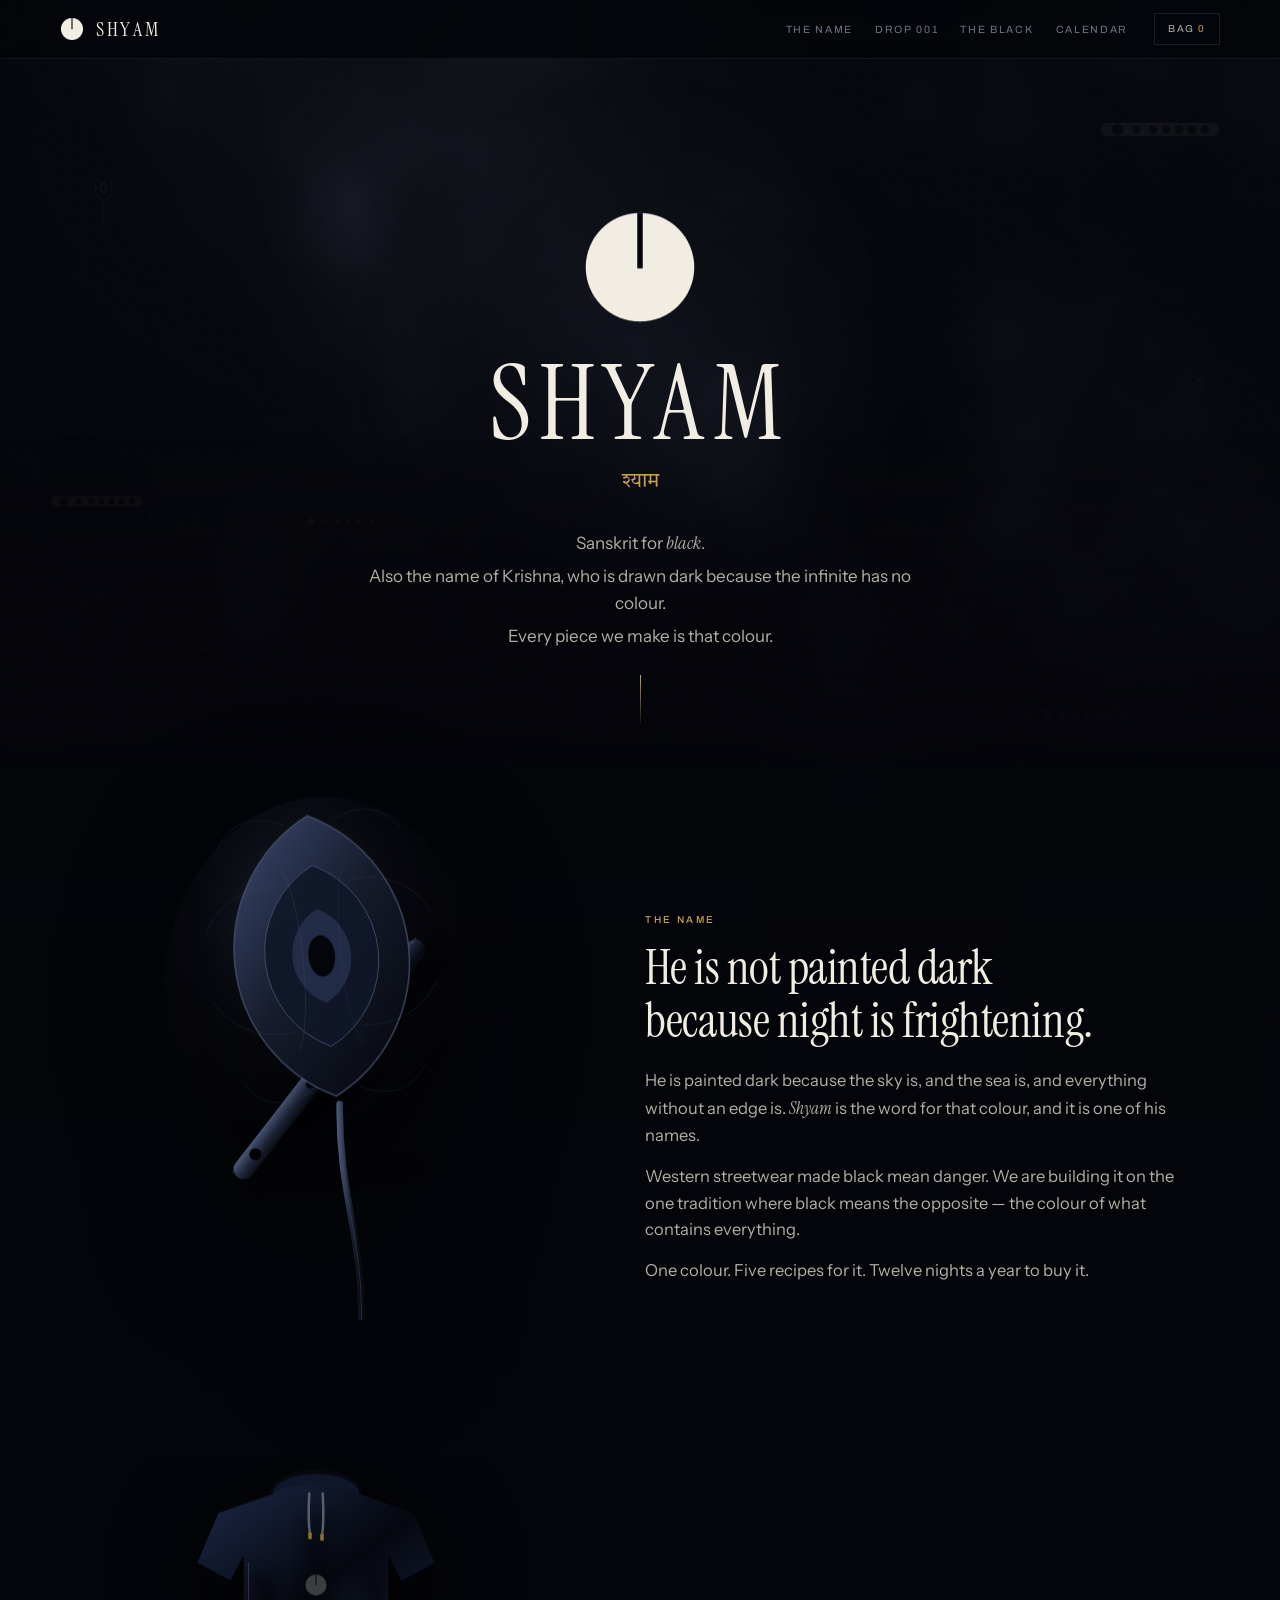
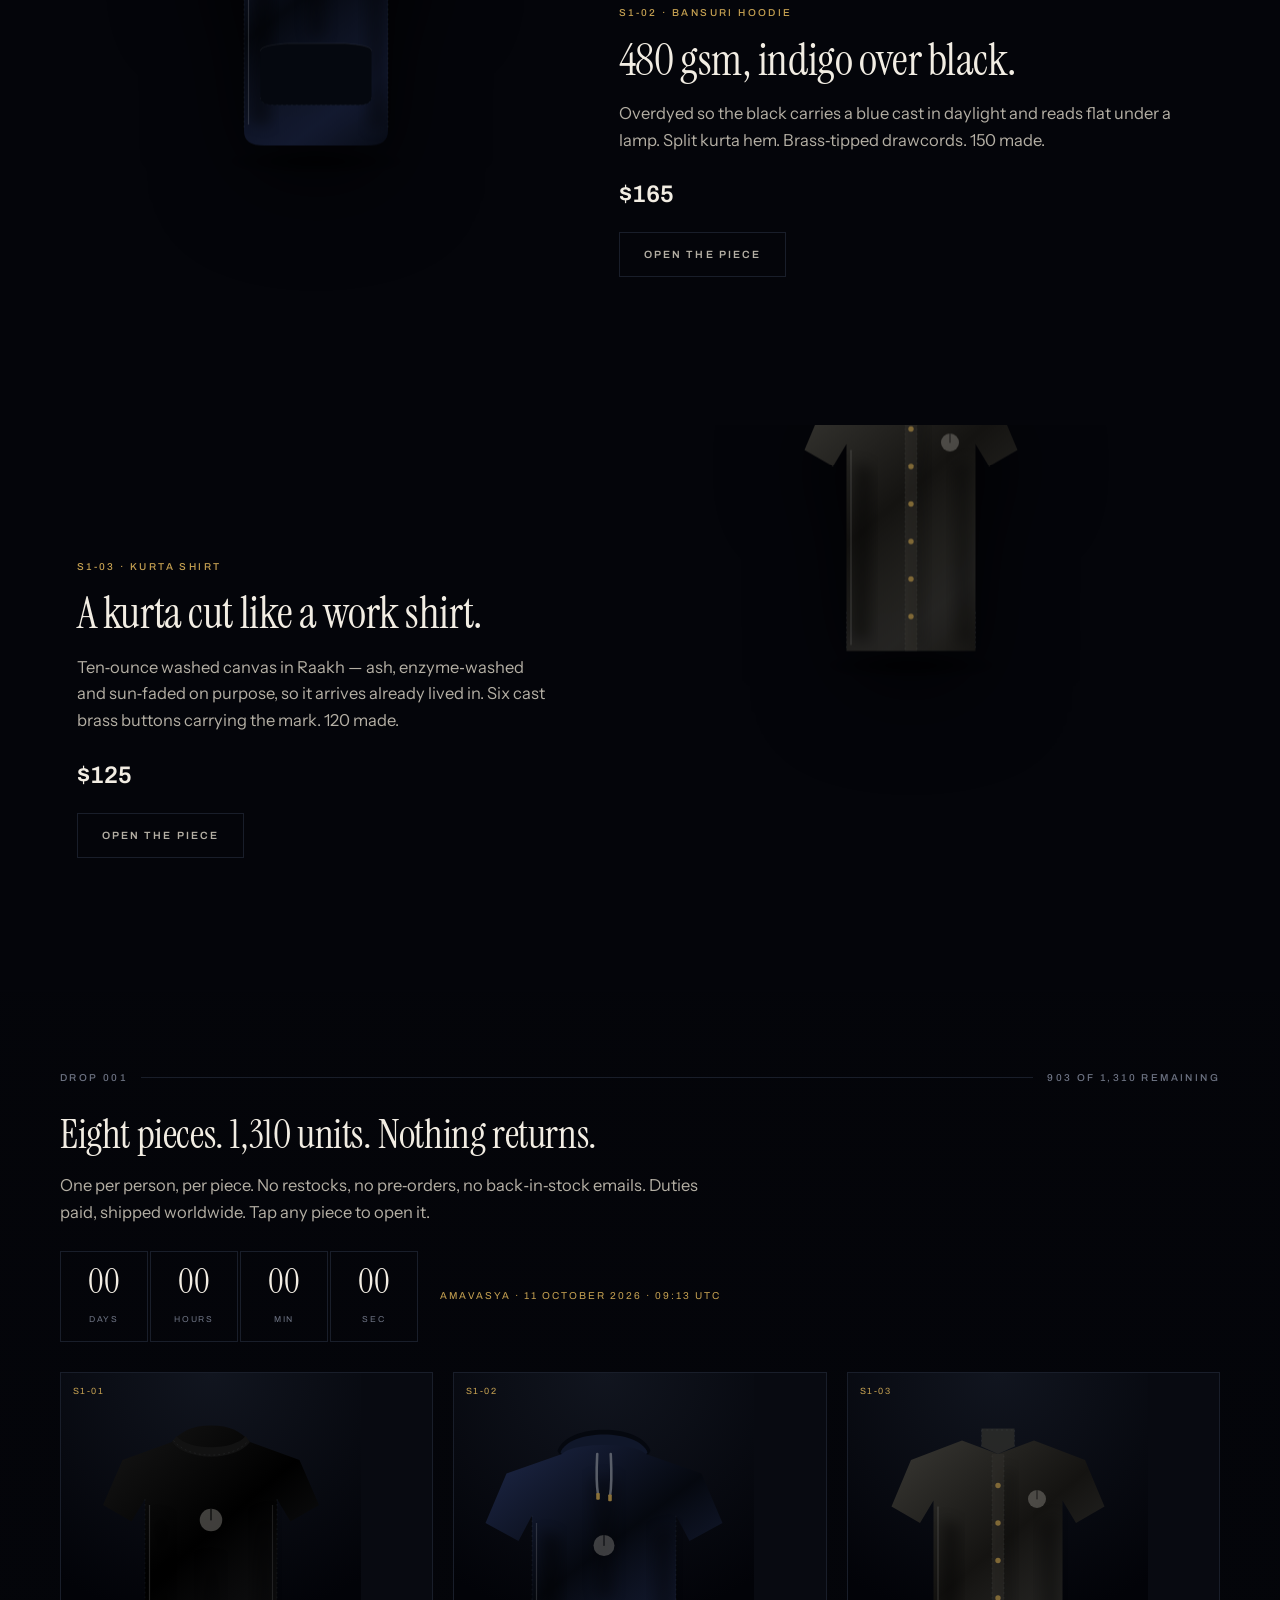
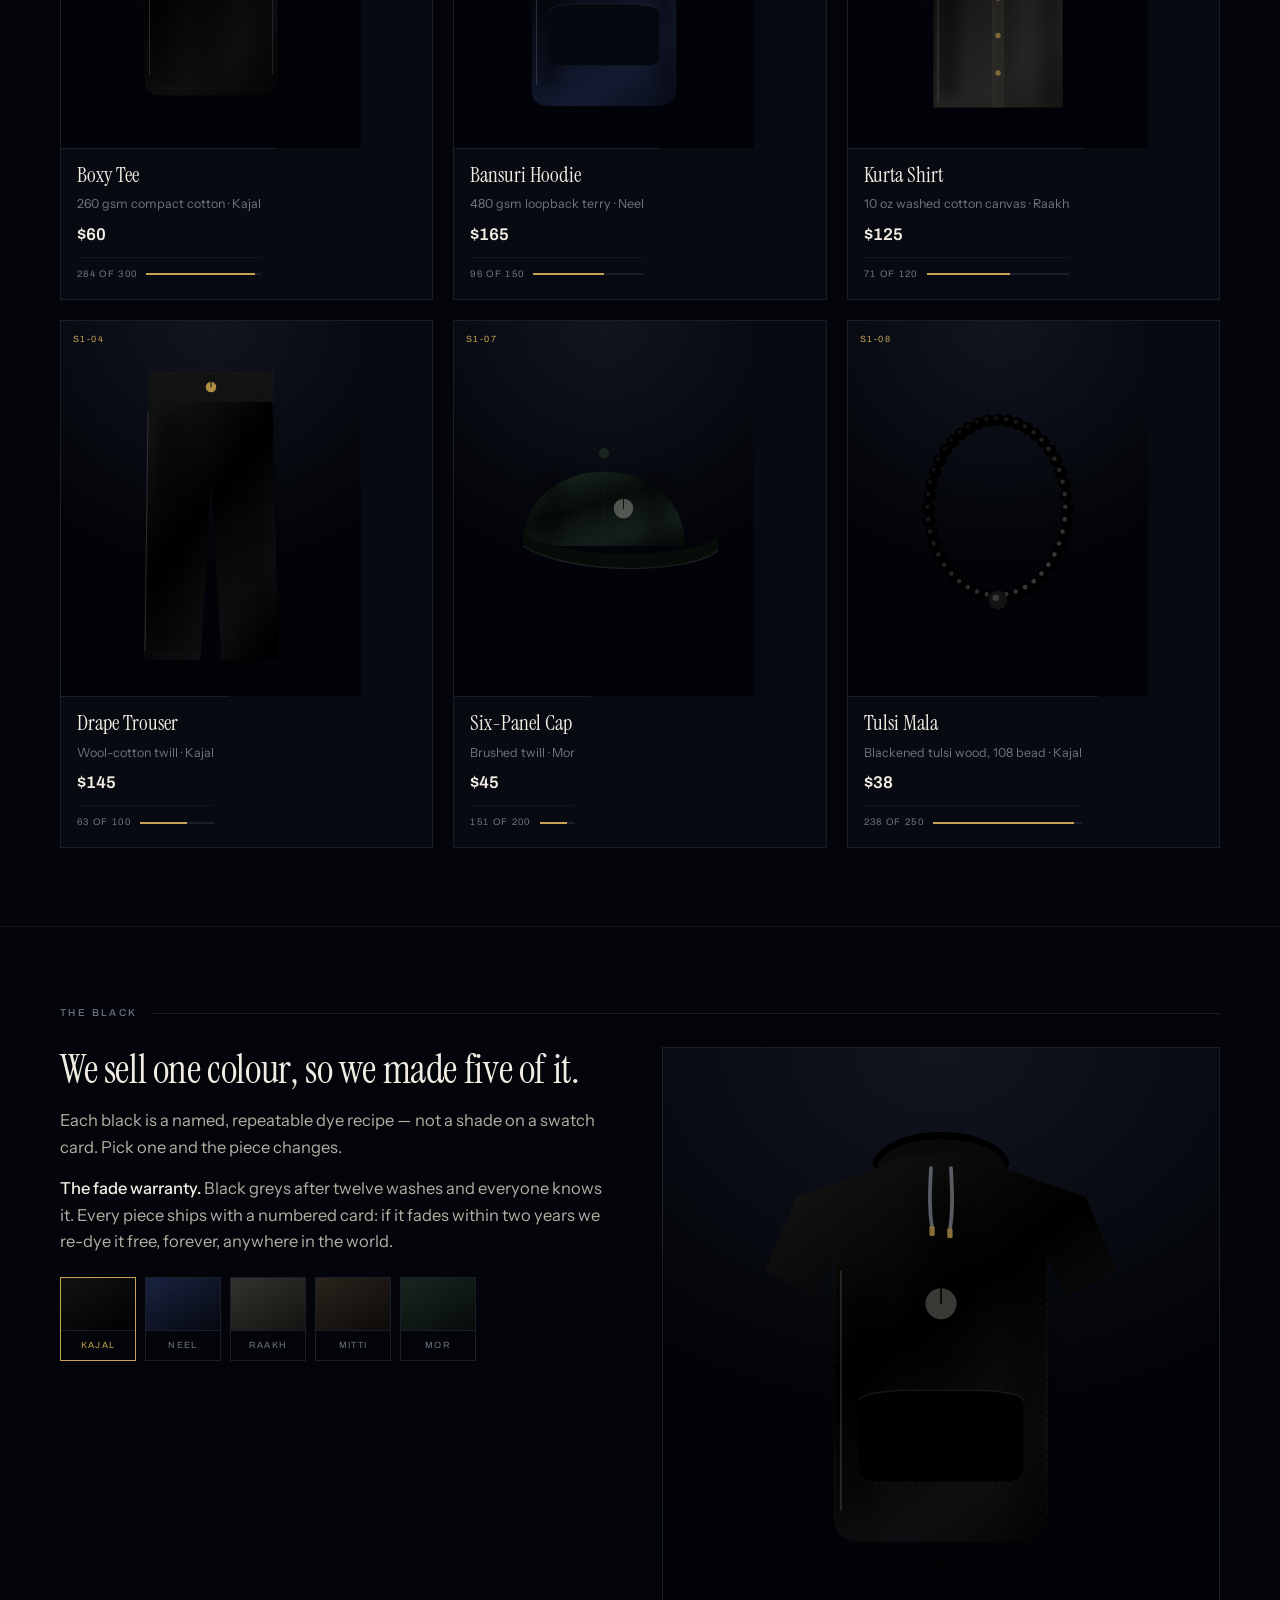
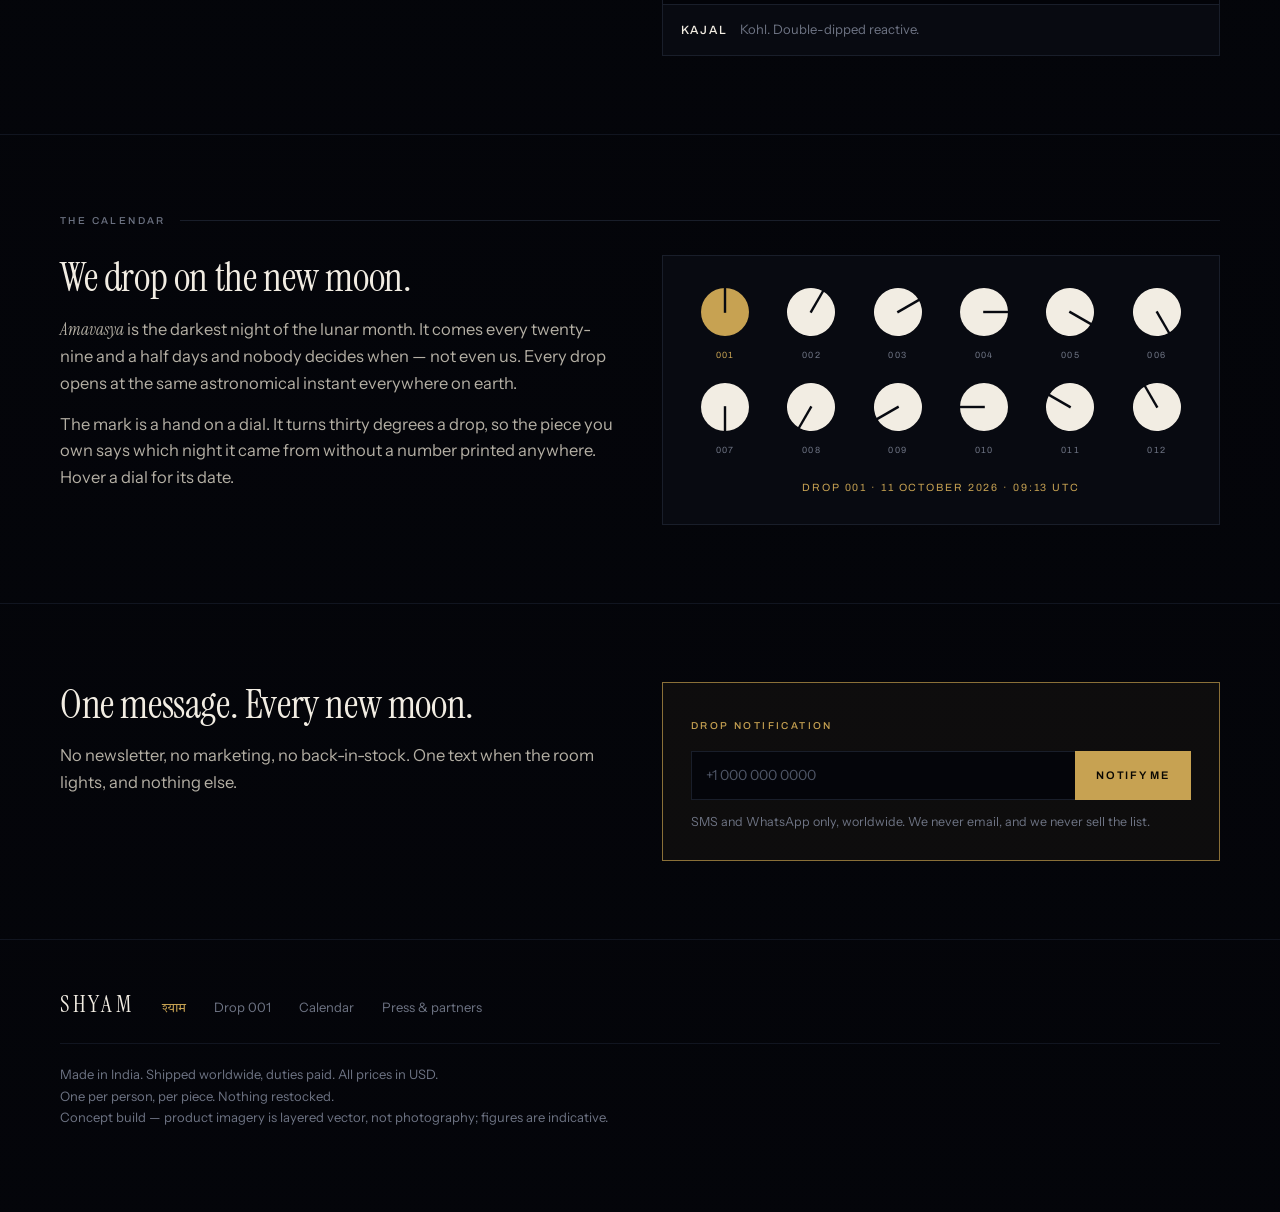
==== commit 421991c0: "Assemble the mark from the feather and the flute; add drama; fix the PDF Logo intro: the peacock eye" ====
--- a/index.html
+++ b/index.html
@@ -15,6 +15,7 @@
 
 <canvas id="atmos" aria-hidden="true"></canvas>
 <div id="motifs" aria-hidden="true"></div>
+<div id="lamp" aria-hidden="true"></div>
 <div id="grain" aria-hidden="true"></div>
 
 <nav id="nav">
@@ -37,9 +38,26 @@
 <header class="hero" id="hero">
   <div class="hero-in">
     <div class="disc" id="disc" data-par="0.05">
-      <svg viewBox="0 0 200 200" aria-label="The Shyam mark: a disc cut once at twelve">
-        <circle cx="100" cy="100" r="92" fill="#F2EDE3"/>
+      <svg class="mark" viewBox="0 0 200 200" aria-label="The Shyam mark: a disc cut once at twelve">
+        <circle id="discC" cx="100" cy="100" r="92" fill="#F2EDE3"/>
         <rect id="cut" x="95.4" y="8" width="9.2" height="94" fill="#04050A"/>
+      </svg>
+      <!-- the two things the mark is made of, arriving -->
+      <svg class="flyer fly-eye" viewBox="0 0 200 200" aria-hidden="true">
+        <path d="M100 8 A103 103 0 0 1 100 192 A103 103 0 0 1 100 8 Z"
+              fill="none" stroke="#F2EDE3" stroke-width="3"/>
+        <path d="M100 44 A64 64 0 0 1 100 156 A64 64 0 0 1 100 44 Z" fill="#F2EDE3" opacity=".5"/>
+        <circle cx="100" cy="100" r="17" fill="#04050A"/>
+      </svg>
+      <svg class="flyer fly-flute" viewBox="0 0 200 200" aria-hidden="true">
+        <defs><mask id="hfm">
+          <rect width="200" height="200" fill="#fff"/>
+          <circle cx="100" cy="18" r="2.6" fill="#000"/>
+          <circle cx="100" cy="36" r="2" fill="#000"/><circle cx="100" cy="52" r="2" fill="#000"/>
+          <circle cx="100" cy="68" r="2" fill="#000"/><circle cx="100" cy="84" r="2" fill="#000"/>
+        </mask></defs>
+        <rect x="95.4" y="8" width="9.2" height="94" rx="4.6"
+              fill="#F2EDE3" mask="url(#hfm)"/>
       </svg>
     </div>
     <h1 class="wm">SHYAM</h1>
--- a/assets/site.css
+++ b/assets/site.css
@@ -380,3 +380,56 @@
   text-transform:uppercase;color:var(--muted)}
 .countline .when{align-self:center;margin:0 0 0 20px;font-family:var(--label);
   font-size:10px;letter-spacing:.2em;text-transform:uppercase;color:var(--gold)}
+
+/* ================= THE MARK ASSEMBLES ================= */
+.hero .disc{position:relative}
+.hero .disc .mark,.hero .disc .flyer{width:100%;height:auto}
+.flyer{position:absolute;inset:0;opacity:0;pointer-events:none}
+.anim .mark #discC{animation:discIn .85s cubic-bezier(.2,.9,.2,1) 1.05s both}
+.anim .mark #cut{transform-box:fill-box;transform-origin:50% 0;
+  animation:cutIn .5s cubic-bezier(.3,.9,.2,1) 1.32s both}
+.anim .fly-eye{animation:flyEye 1.55s cubic-bezier(.16,.84,.24,1) both}
+.anim .fly-flute{animation:flyFlute 1.75s cubic-bezier(.16,.84,.24,1) .1s both}
+@keyframes flyEye{
+  0%{opacity:0;transform:translate(-320px,-190px) scale(2) rotate(-40deg)}
+  18%{opacity:.85}
+  66%{opacity:.85;transform:translate(0,0) scale(1) rotate(0)}
+  100%{opacity:0;transform:translate(0,0) scale(1) rotate(0)}
+}
+@keyframes flyFlute{
+  0%{opacity:0;transform:translate(360px,215px) scale(1.8) rotate(78deg)}
+  20%{opacity:.9}
+  68%{opacity:.9;transform:translate(0,0) scale(1) rotate(0)}
+  100%{opacity:0;transform:translate(0,0) scale(1) rotate(0)}
+}
+.anim .hero .wm{animation:up .9s cubic-bezier(.2,.9,.2,1) 1.62s both}
+.anim .hero .dv{animation:up .9s cubic-bezier(.2,.9,.2,1) 1.78s both}
+.anim .say span:nth-child(1){animation:up .8s ease 1.94s both}
+.anim .say span:nth-child(2){animation:up .8s ease 2.08s both}
+.anim .say span:nth-child(3){animation:up .8s ease 2.22s both}
+.anim .scrollcue{animation:up .8s ease 2.5s both}
+.shown .mark #discC,.shown .mark #cut{animation:none !important;opacity:1 !important;transform:none !important}
+.shown .flyer{animation:none !important;opacity:0 !important}
+
+/* ================= CURSOR LIGHT ================= */
+#lamp{position:fixed;inset:0;z-index:-1;pointer-events:none;--lx:50%;--ly:40%;
+  background:radial-gradient(circle 420px at var(--lx) var(--ly),
+    rgba(150,168,214,.055),transparent 70%);
+  transition:opacity .4s}
+@media (prefers-reduced-motion:reduce){ #lamp{display:none} }
+
+/* ================= HEADING REVEAL ================= */
+.w{display:inline-block;opacity:0;transform:translateY(16px) rotate(1.4deg);
+  transition:opacity .62s cubic-bezier(.2,.9,.2,1),transform .62s cubic-bezier(.2,.9,.2,1)}
+.w.on{opacity:1;transform:none}
+@media (prefers-reduced-motion:reduce){ .w{opacity:1;transform:none;transition:none} }
+
+/* ================= CARD TILT + SPOTLIGHT ================= */
+.pgrid{perspective:1200px}
+.p{transform-style:preserve-3d;transition:border-color .25s,transform .35s cubic-bezier(.2,.9,.2,1)}
+.p .img::after{content:"";position:absolute;inset:0;pointer-events:none;opacity:0;
+  transition:opacity .3s;
+  background:radial-gradient(circle 220px at var(--px,50%) var(--py,50%),
+    rgba(190,205,240,.13),transparent 68%)}
+.p:hover .img::after{opacity:1}
+.p.tilt{transition:border-color .25s}
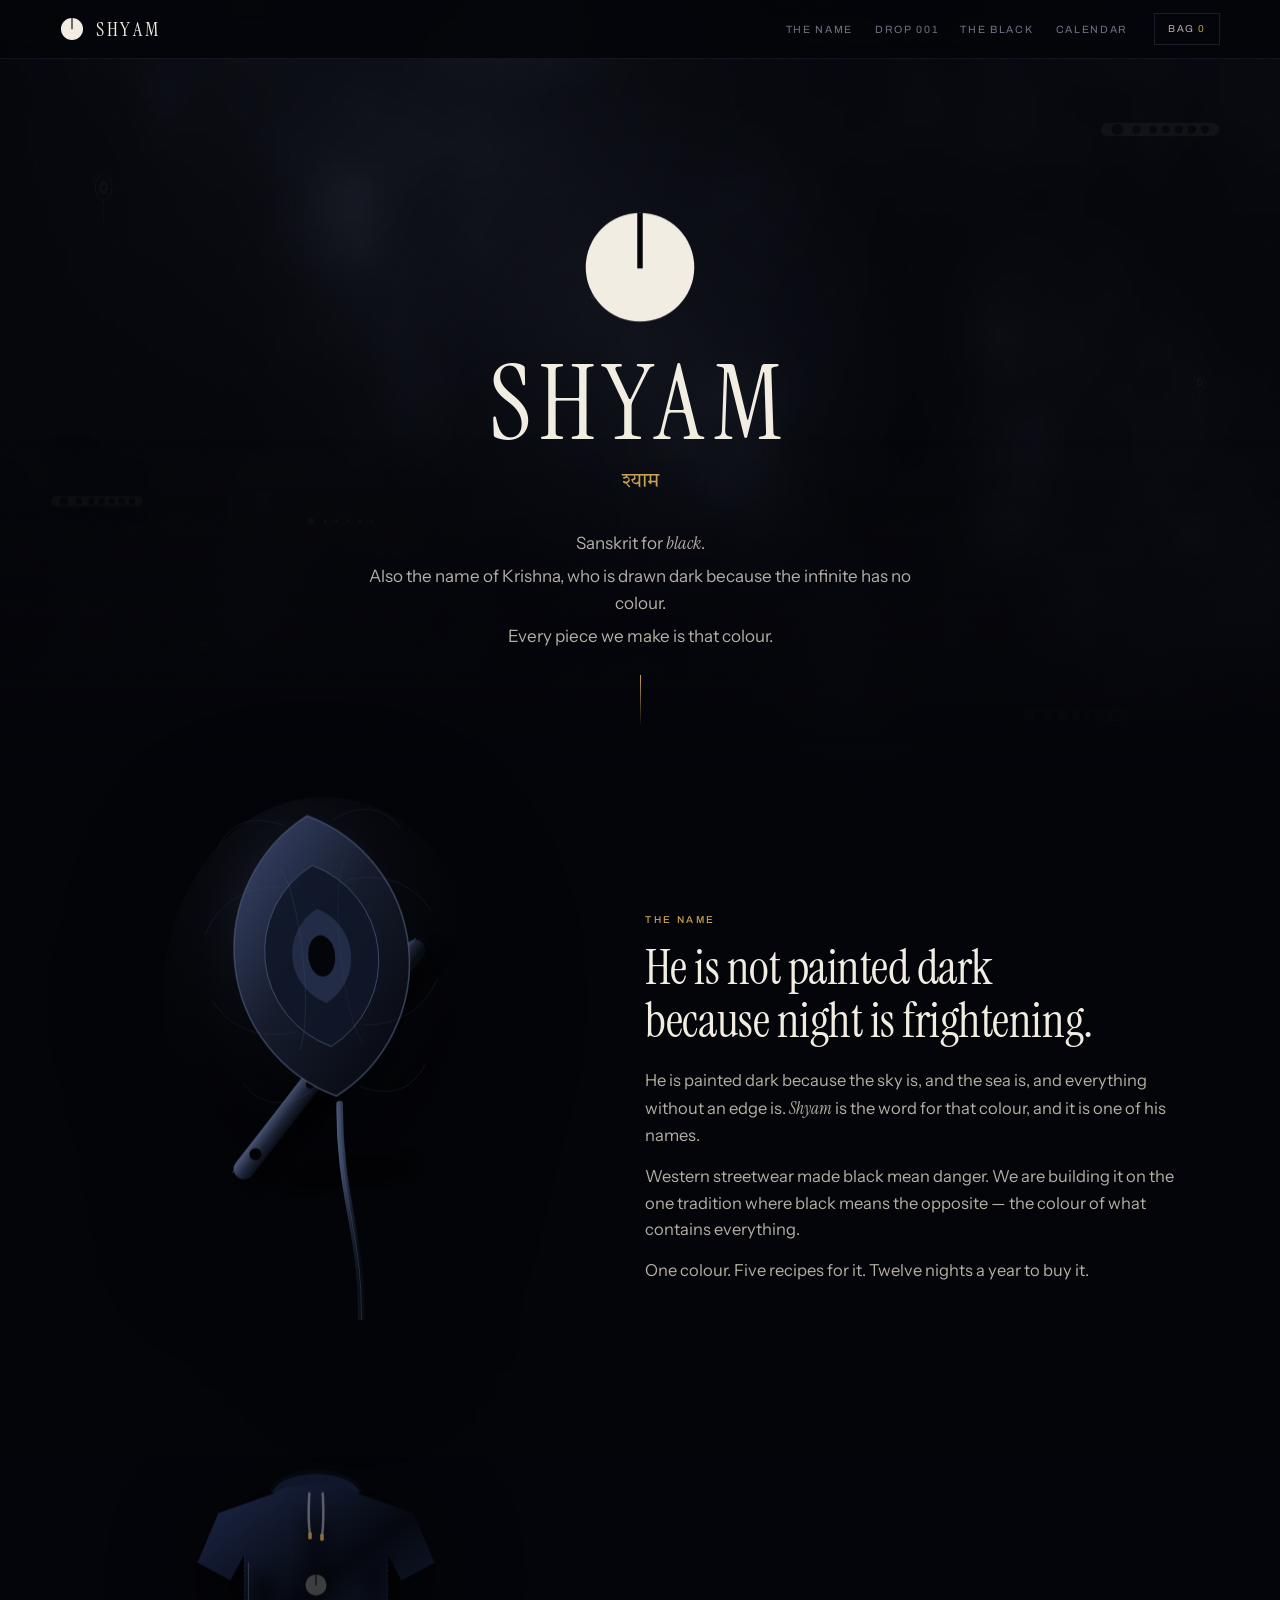
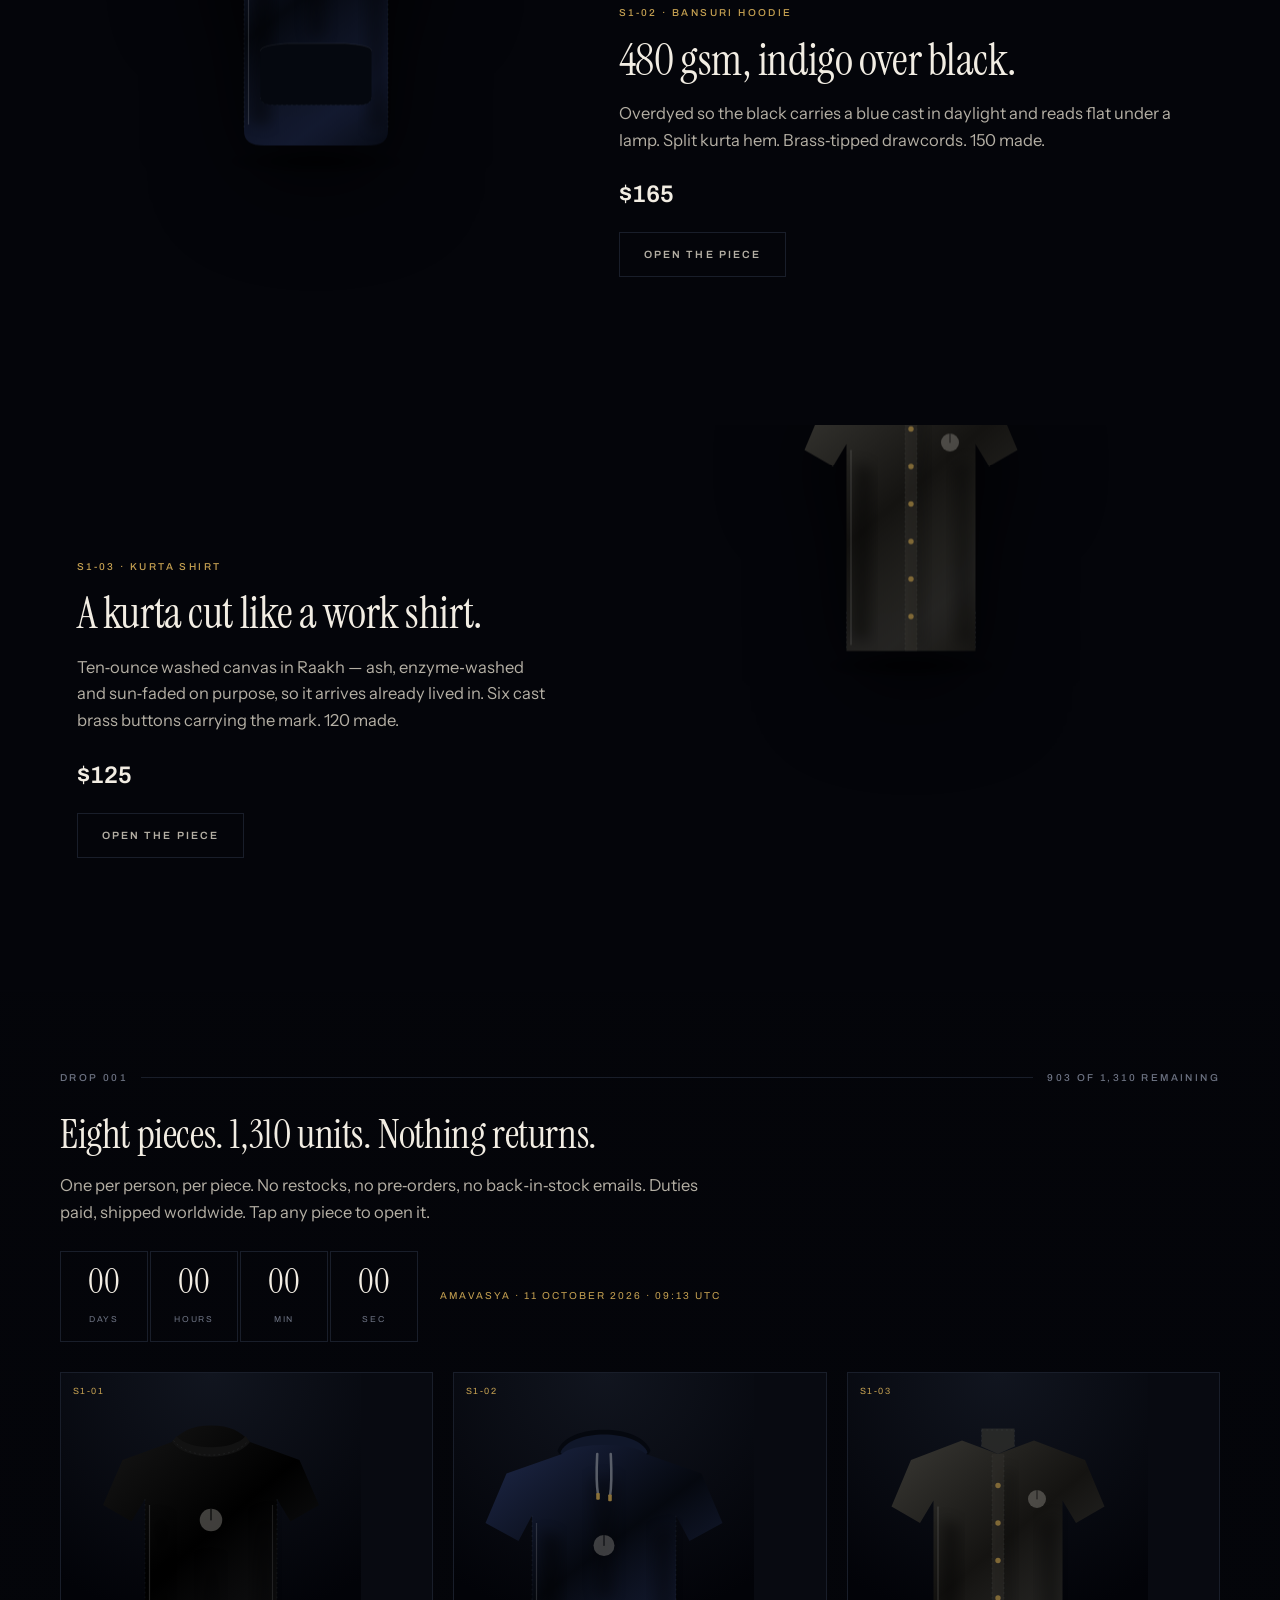
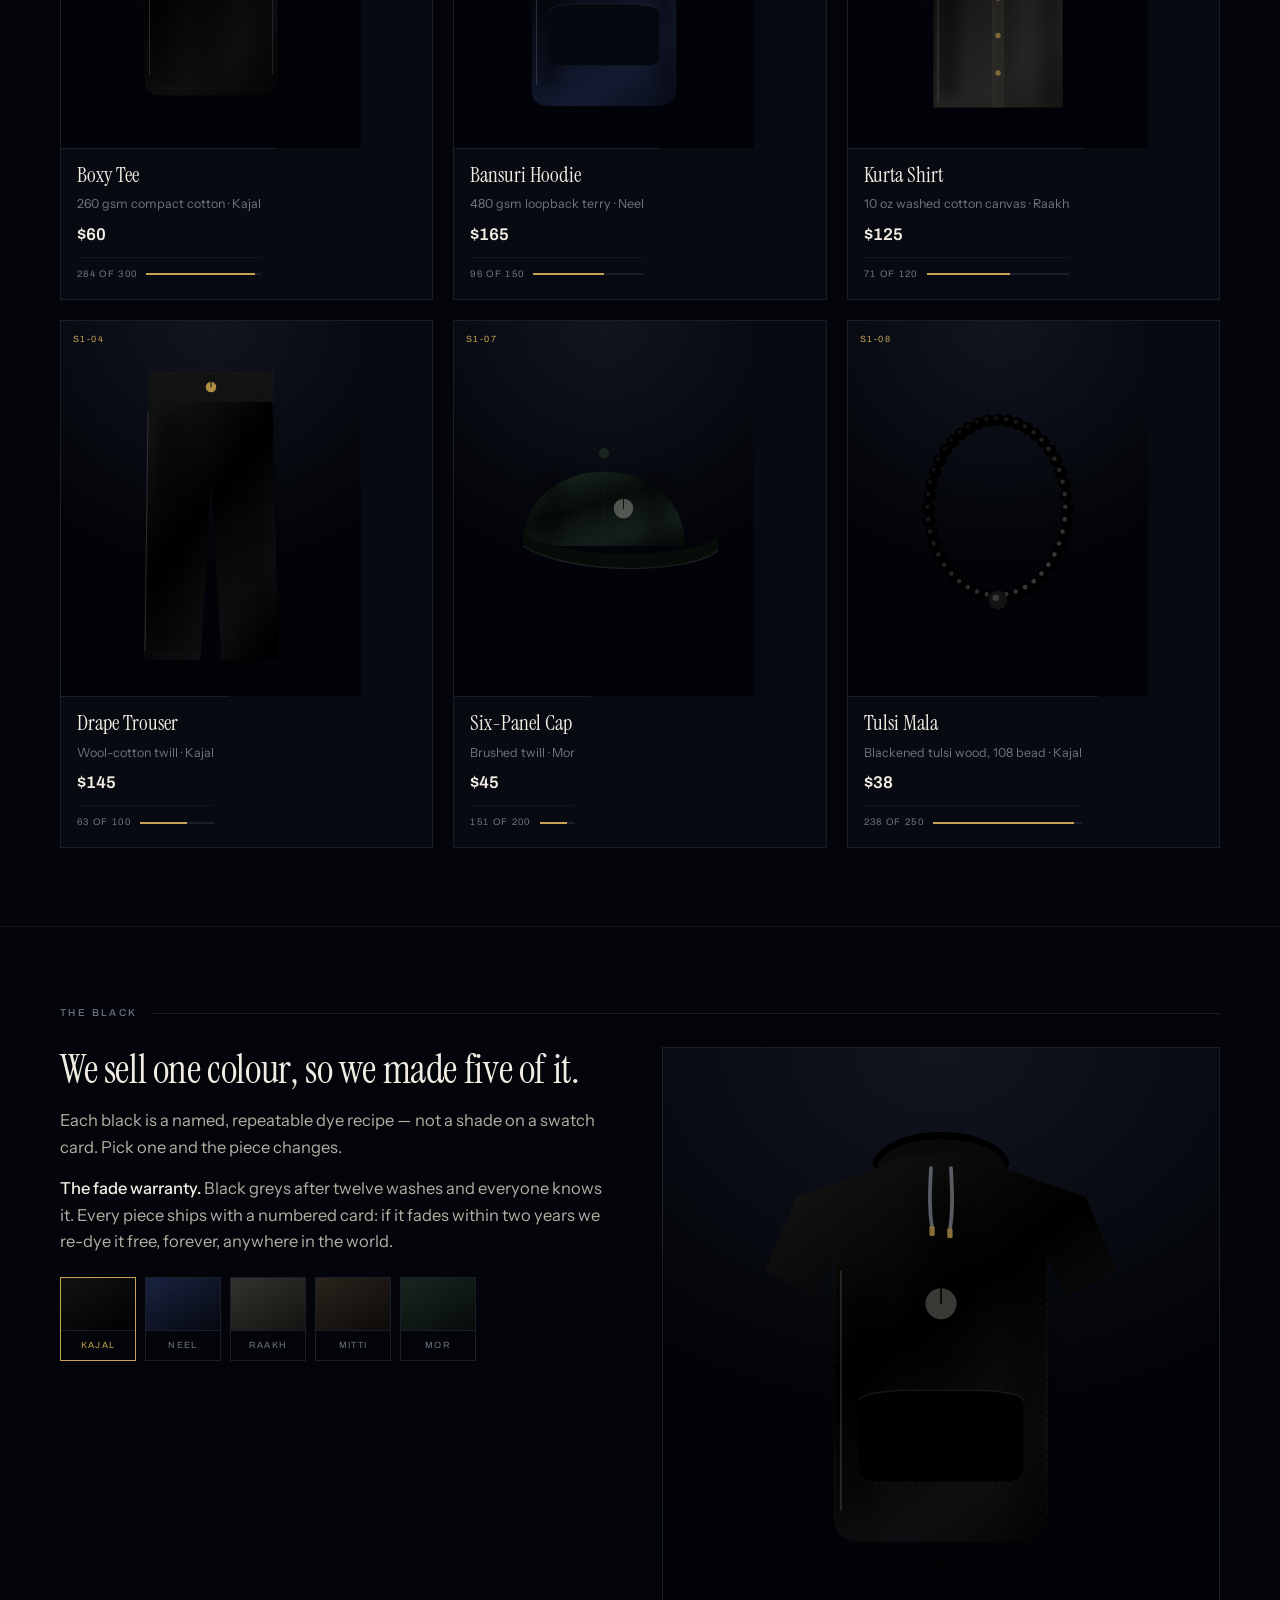
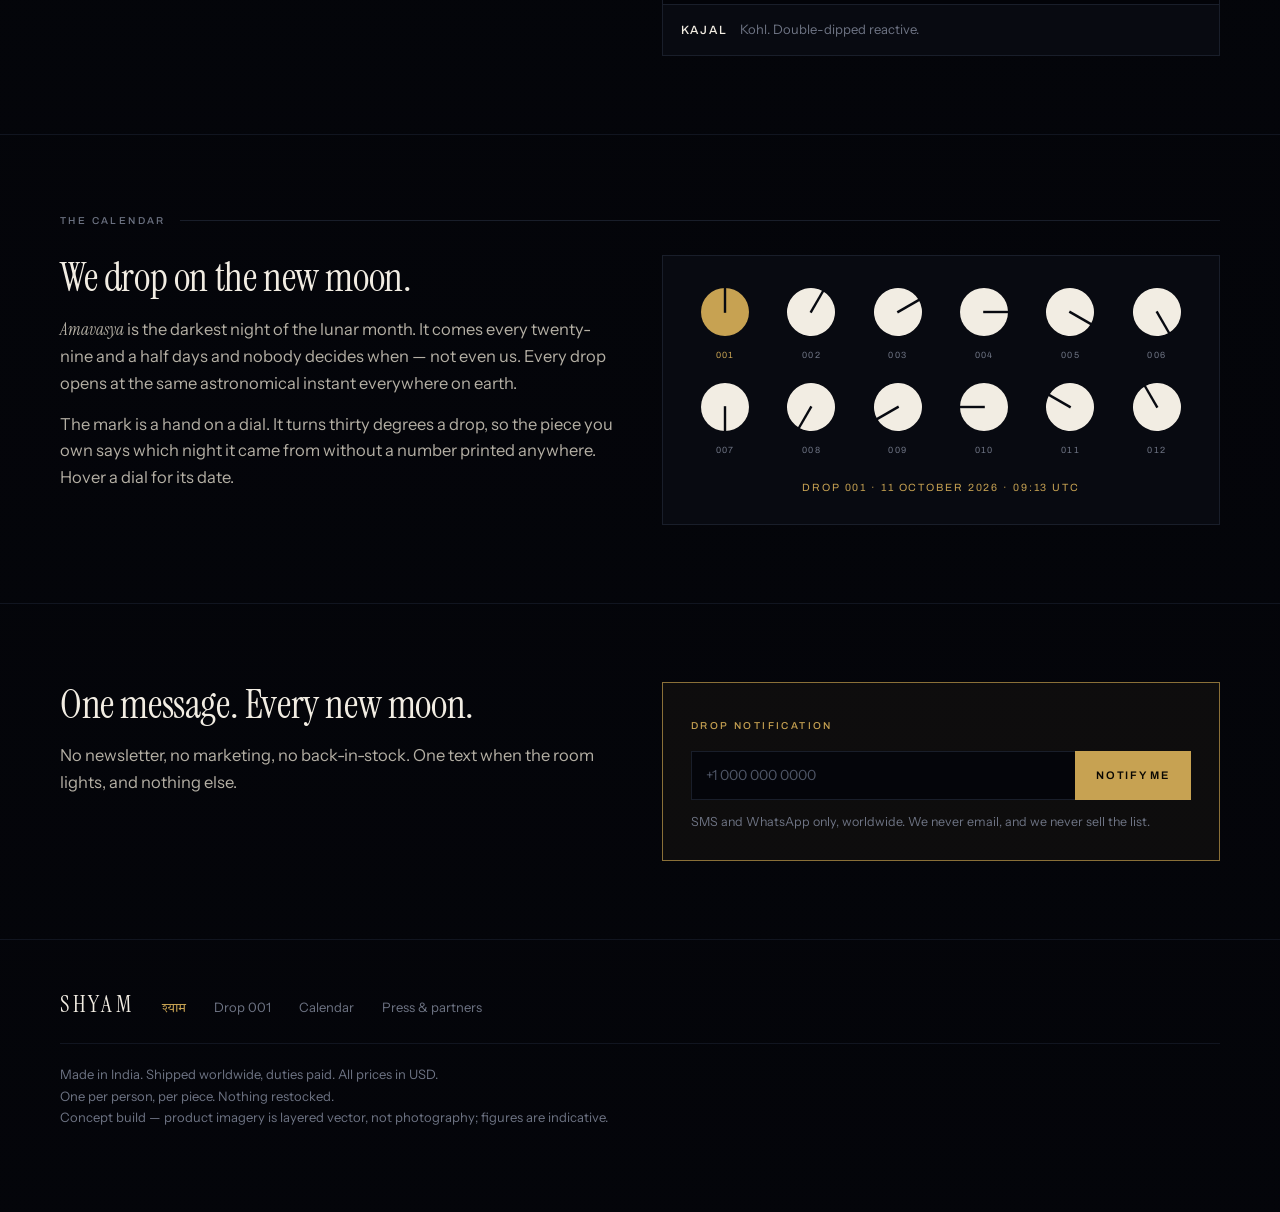
==== commit 2fc5e3a6: "Version every asset URL by content hash The stacked mark was a cache-versioning bug, not a layout bu" ====
--- a/index.html
+++ b/index.html
@@ -9,7 +9,7 @@
 <link rel="preconnect" href="https://fonts.googleapis.com">
 <link rel="preconnect" href="https://fonts.gstatic.com" crossorigin>
 <link rel="stylesheet" href="https://fonts.googleapis.com/css2?family=Archivo:wght@400;500;600&family=Instrument+Sans:wght@400;500&family=Instrument+Serif:ital@0;1&family=Tiro+Devanagari+Sanskrit&display=swap">
-<link rel="stylesheet" href="assets/site.css">
+<link rel="stylesheet" href="assets/site.css?v=fb72772e">
 </head>
 <body>
 
@@ -210,6 +210,6 @@
   <p class="note">One unit per piece, per person. Guest checkout — card, Apple Pay, UPI. Duties paid at checkout.</p>
 </aside>
 
-<script type="module" src="assets/site.js"></script>
+<script type="module" src="assets/site.js?v=3768e887"></script>
 </body>
 </html>
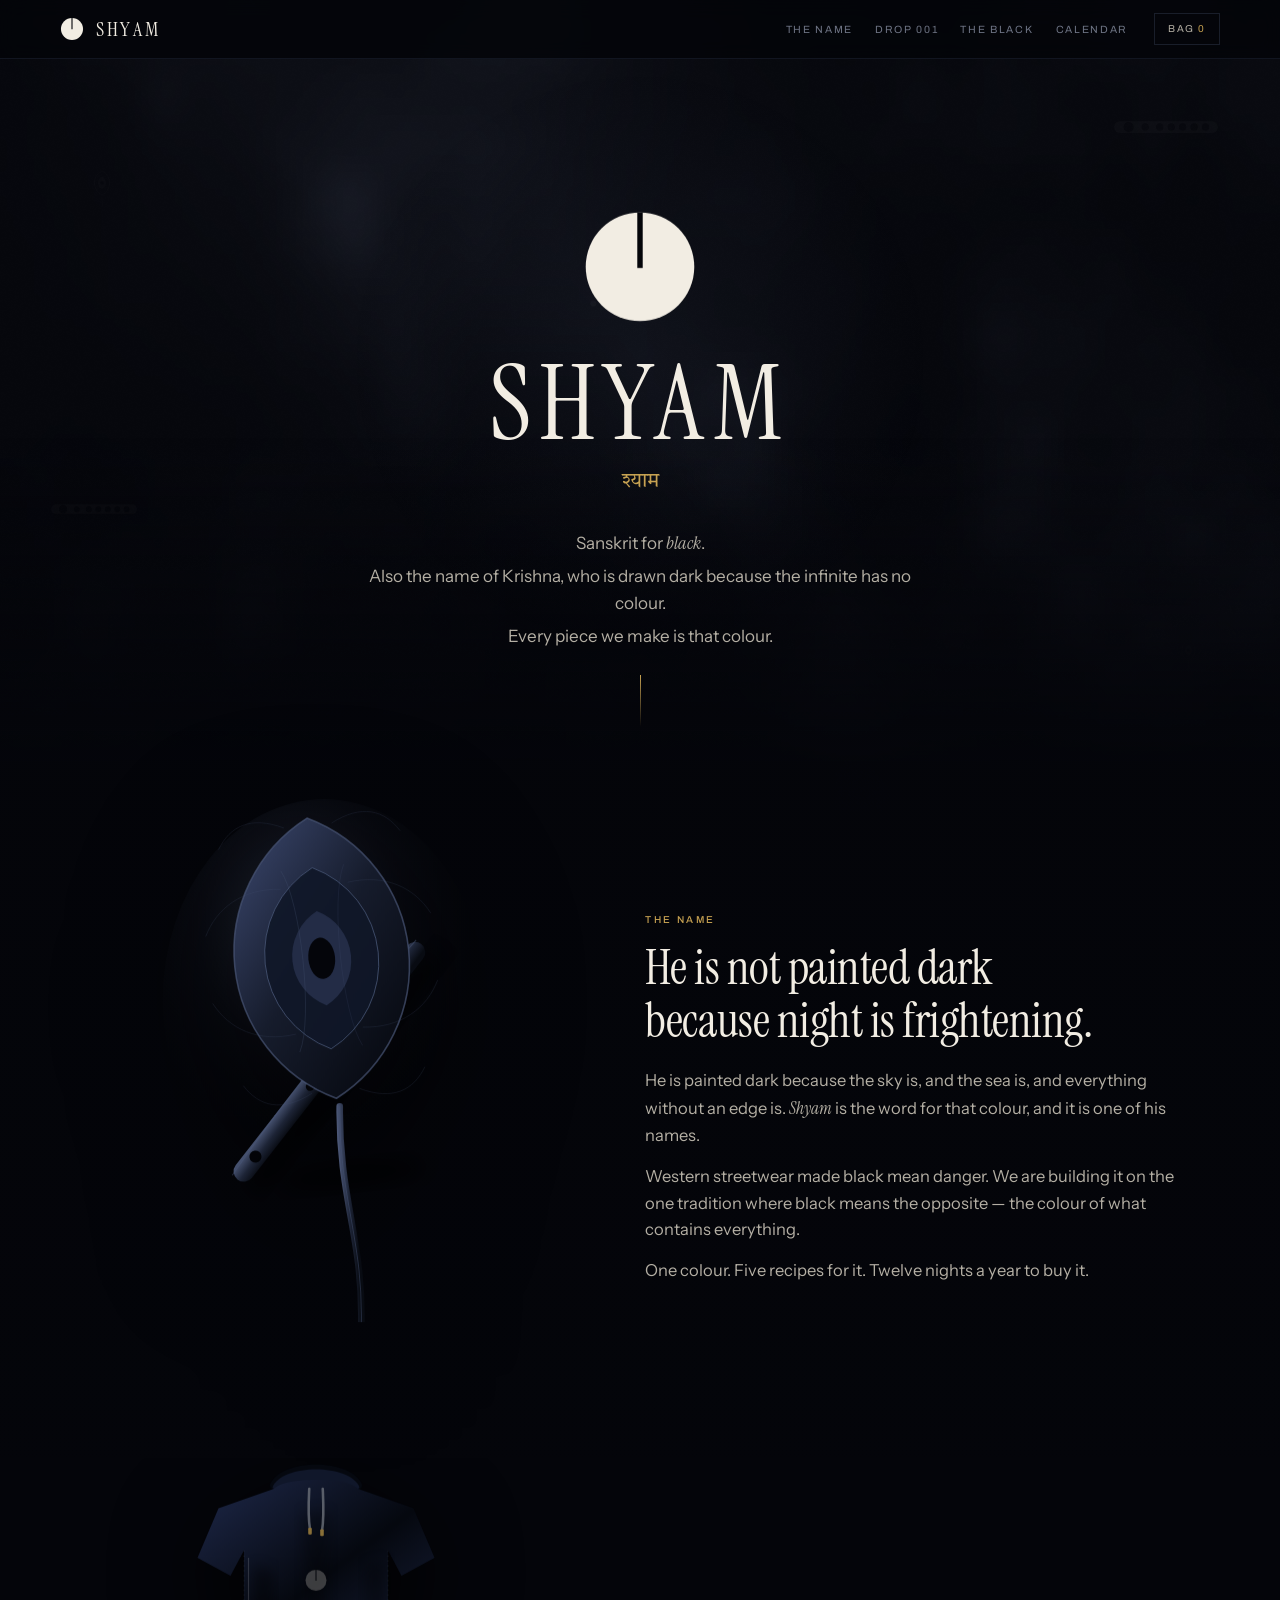
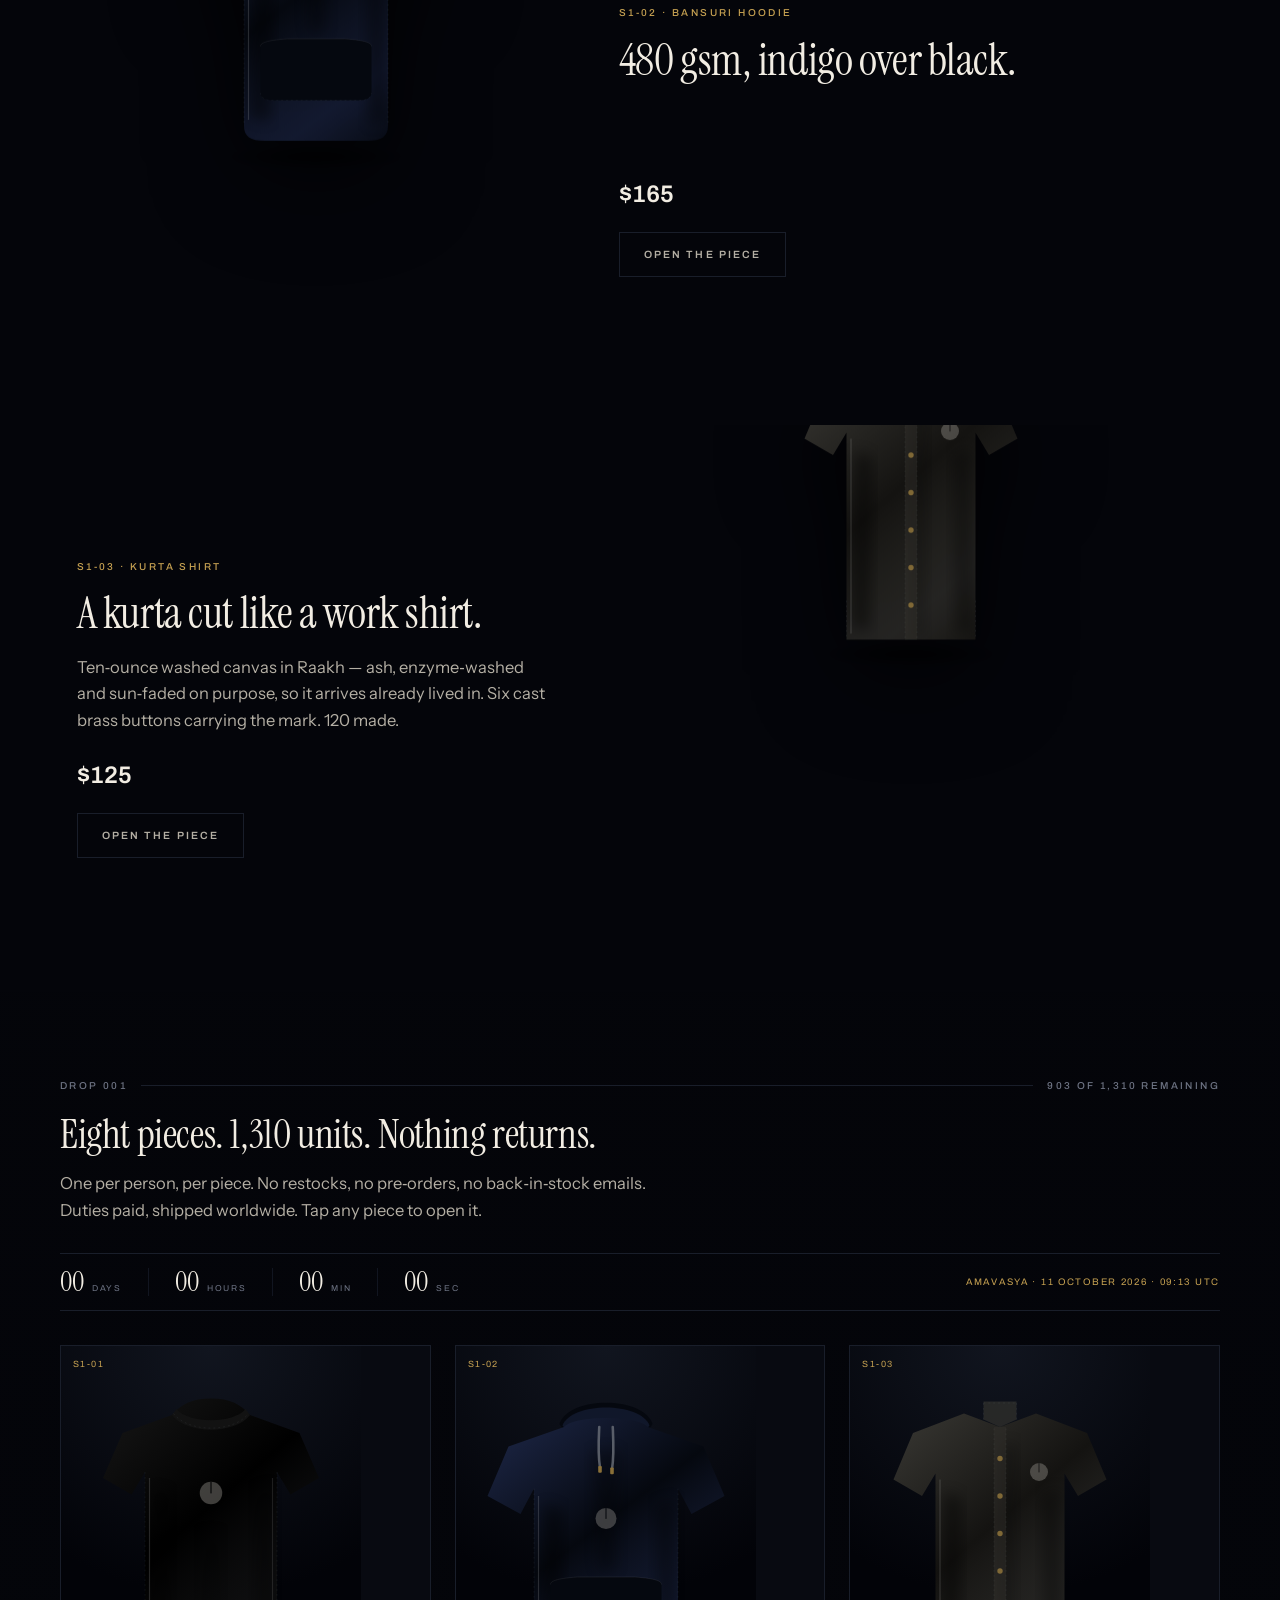
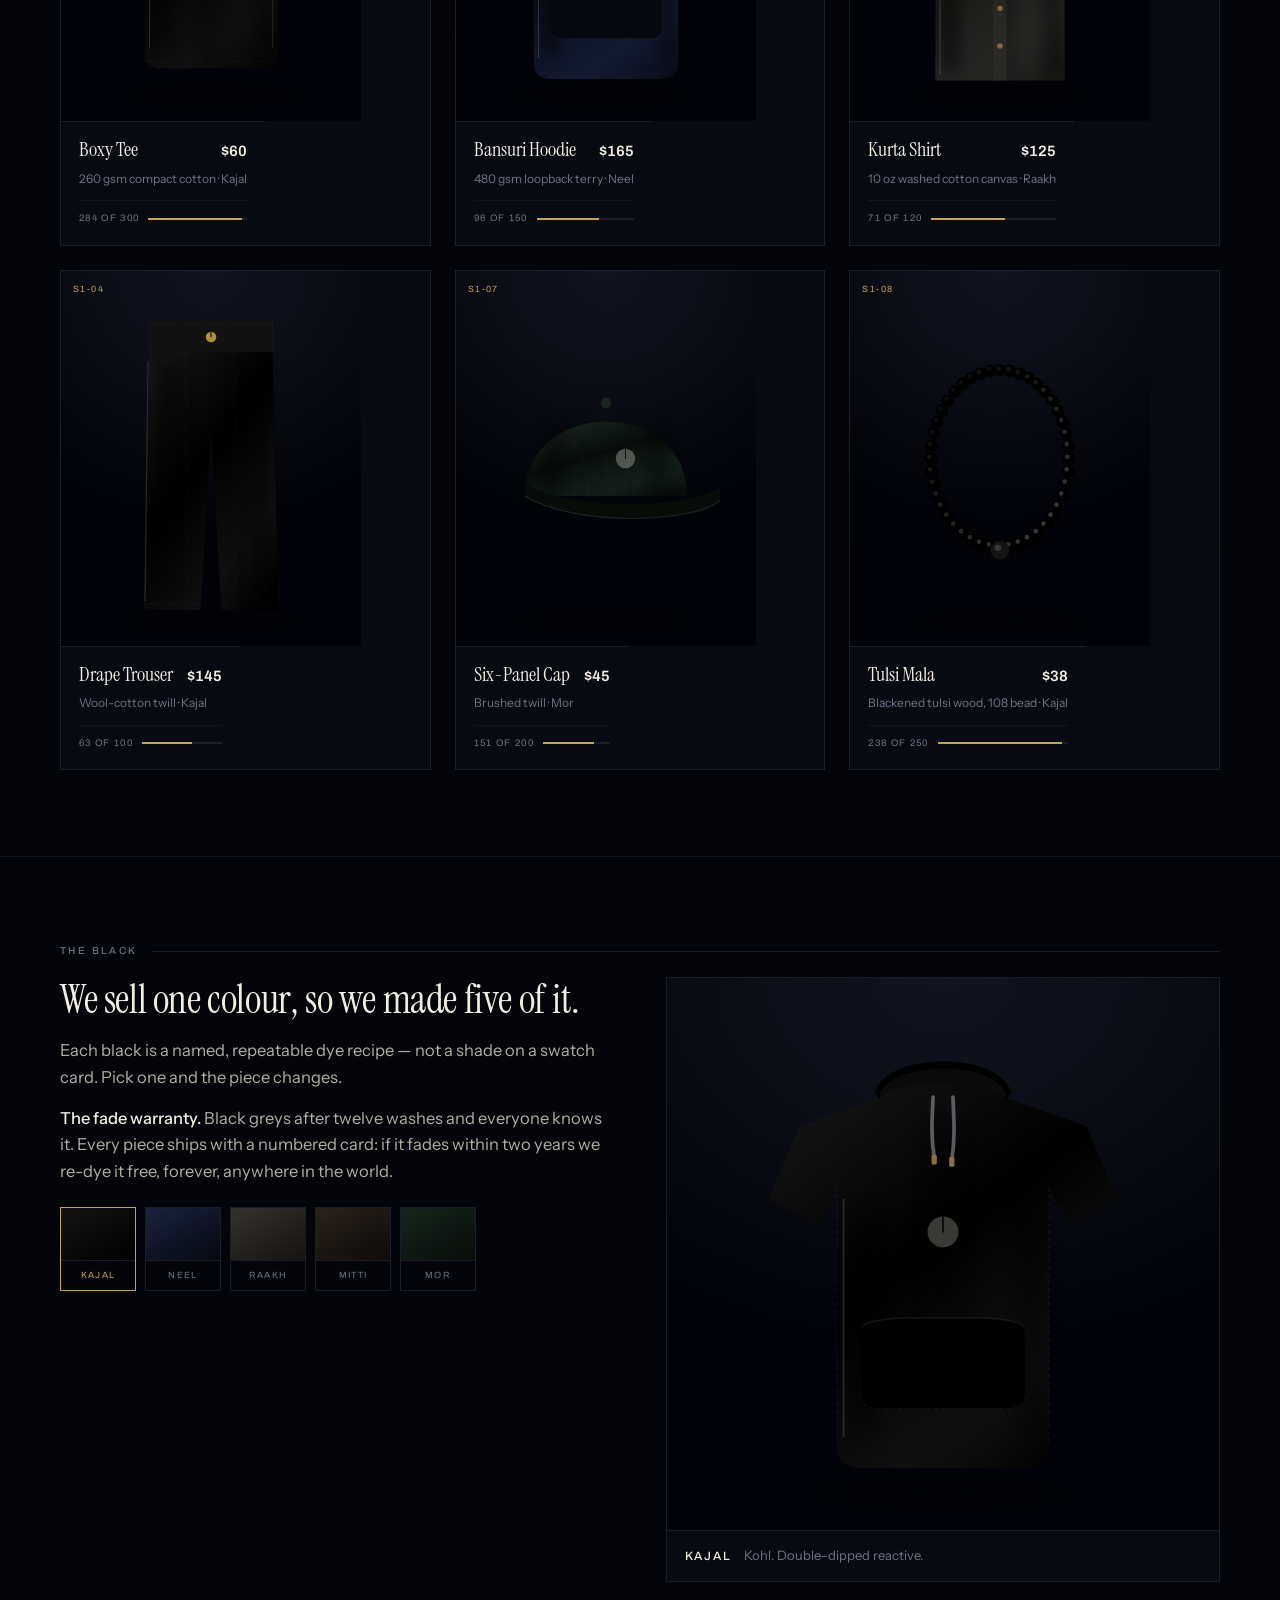
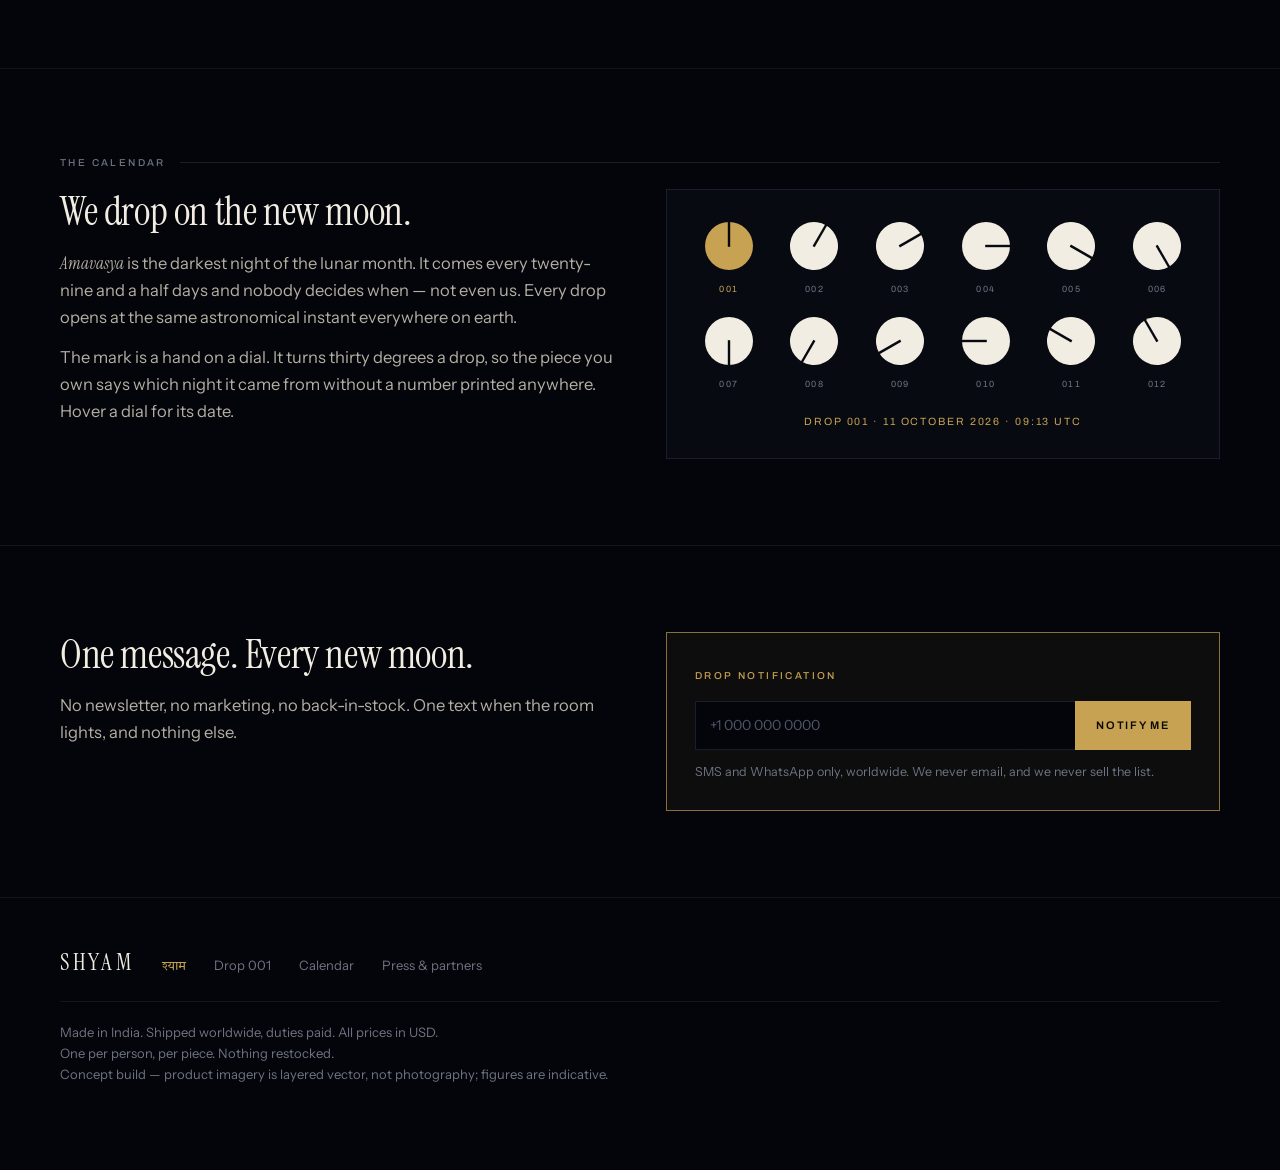
==== commit 8381be94: "Calm the storefront: same content, less noise Nothing removed - every action, number and line of cop" ====
--- a/index.html
+++ b/index.html
@@ -9,7 +9,7 @@
 <link rel="preconnect" href="https://fonts.googleapis.com">
 <link rel="preconnect" href="https://fonts.gstatic.com" crossorigin>
 <link rel="stylesheet" href="https://fonts.googleapis.com/css2?family=Archivo:wght@400;500;600&family=Instrument+Sans:wght@400;500&family=Instrument+Serif:ital@0;1&family=Tiro+Devanagari+Sanskrit&display=swap">
-<link rel="stylesheet" href="assets/site.css?v=fb72772e">
+<link rel="stylesheet" href="assets/site.css?v=d0919dca">
 </head>
 <body>
 
@@ -210,6 +210,6 @@
   <p class="note">One unit per piece, per person. Guest checkout — card, Apple Pay, UPI. Duties paid at checkout.</p>
 </aside>
 
-<script type="module" src="assets/site.js?v=3768e887"></script>
+<script type="module" src="assets/site.js?v=d98d713b"></script>
 </body>
 </html>
--- a/assets/site.css
+++ b/assets/site.css
@@ -419,10 +419,11 @@
 @media (prefers-reduced-motion:reduce){ #lamp{display:none} }
 
 /* ================= HEADING REVEAL ================= */
-.w{display:inline-block;opacity:0;transform:translateY(16px) rotate(1.4deg);
-  transition:opacity .62s cubic-bezier(.2,.9,.2,1),transform .62s cubic-bezier(.2,.9,.2,1)}
-.w.on{opacity:1;transform:none}
-@media (prefers-reduced-motion:reduce){ .w{opacity:1;transform:none;transition:none} }
+.rise{opacity:0;transform:translateY(18px);
+  transition:opacity .7s cubic-bezier(.2,.9,.2,1),transform .7s cubic-bezier(.2,.9,.2,1)}
+.rise.on{opacity:1;transform:none}
+.rise.lede{transition-delay:.08s}
+@media (prefers-reduced-motion:reduce){ .rise{opacity:1;transform:none;transition:none} }
 
 /* ================= CARD TILT + SPOTLIGHT ================= */
 .pgrid{perspective:1200px}
@@ -433,3 +434,50 @@
     rgba(190,205,240,.13),transparent 68%)}
 .p:hover .img::after{opacity:1}
 .p.tilt{transition:border-color .25s}
+
+
+/* ================= CALM: motifs step back over dense content ================= */
+#motifs{transition:opacity .7s ease}
+body.calm #motifs{opacity:.35}
+body.calm #lamp{opacity:.5}
+
+/* ================= ONE VERTICAL RHYTHM ================= */
+section{padding:86px 0}
+section .head{margin-bottom:18px}
+section > .wrap > h2{margin-bottom:14px}
+section > .wrap > .lede{margin-bottom:30px}
+
+/* ================= COUNTDOWN: one quiet line, not four boxes ================= */
+.countline{display:flex;align-items:baseline;gap:0;flex-wrap:wrap;
+  border-top:1px solid var(--line);border-bottom:1px solid var(--line);
+  padding:14px 0;margin:0 0 34px}
+.countline div{border:none;min-width:0;padding:0 26px 0 0;margin-right:26px;
+  border-right:1px solid var(--line-soft);text-align:left;
+  display:flex;align-items:baseline;gap:8px}
+.countline div:nth-of-type(4){border-right:none}
+.countline b{display:inline;font-family:var(--display);font-size:27px;line-height:1;
+  font-variant-numeric:tabular-nums;margin:0}
+.countline span{font-family:var(--label);font-size:8.5px;letter-spacing:.2em;
+  text-transform:uppercase;color:var(--muted)}
+.countline .when{margin:0 0 0 auto;align-self:center;font-family:var(--label);
+  font-size:9.5px;letter-spacing:.18em;text-transform:uppercase;color:var(--gold)}
+@media (max-width:720px){
+  .countline{gap:14px}
+  .countline div{padding-right:16px;margin-right:16px}
+  .countline .when{margin:8px 0 0;width:100%}
+}
+
+/* ================= CARDS: fewer lines, clearer hierarchy ================= */
+.pgrid{gap:24px;margin-top:0}
+.p .info{padding:16px 18px 18px;gap:7px}
+.p .row1{display:flex;align-items:baseline;justify-content:space-between;gap:14px}
+.p .nm{font-size:20px}
+.p .pr{font-family:var(--label);font-size:15px;font-weight:600;
+  font-variant-numeric:tabular-nums;margin:0;color:var(--cream)}
+.p .sp{font-size:12px}
+.p .left{margin-top:6px;padding-top:10px}
+
+/* ================= MEASURE: copy stops before the eye tires ================= */
+.lede{max-width:56ch}
+.story-copy .lede,.panel-copy .lede{max-width:50ch}
+.split{gap:52px}
